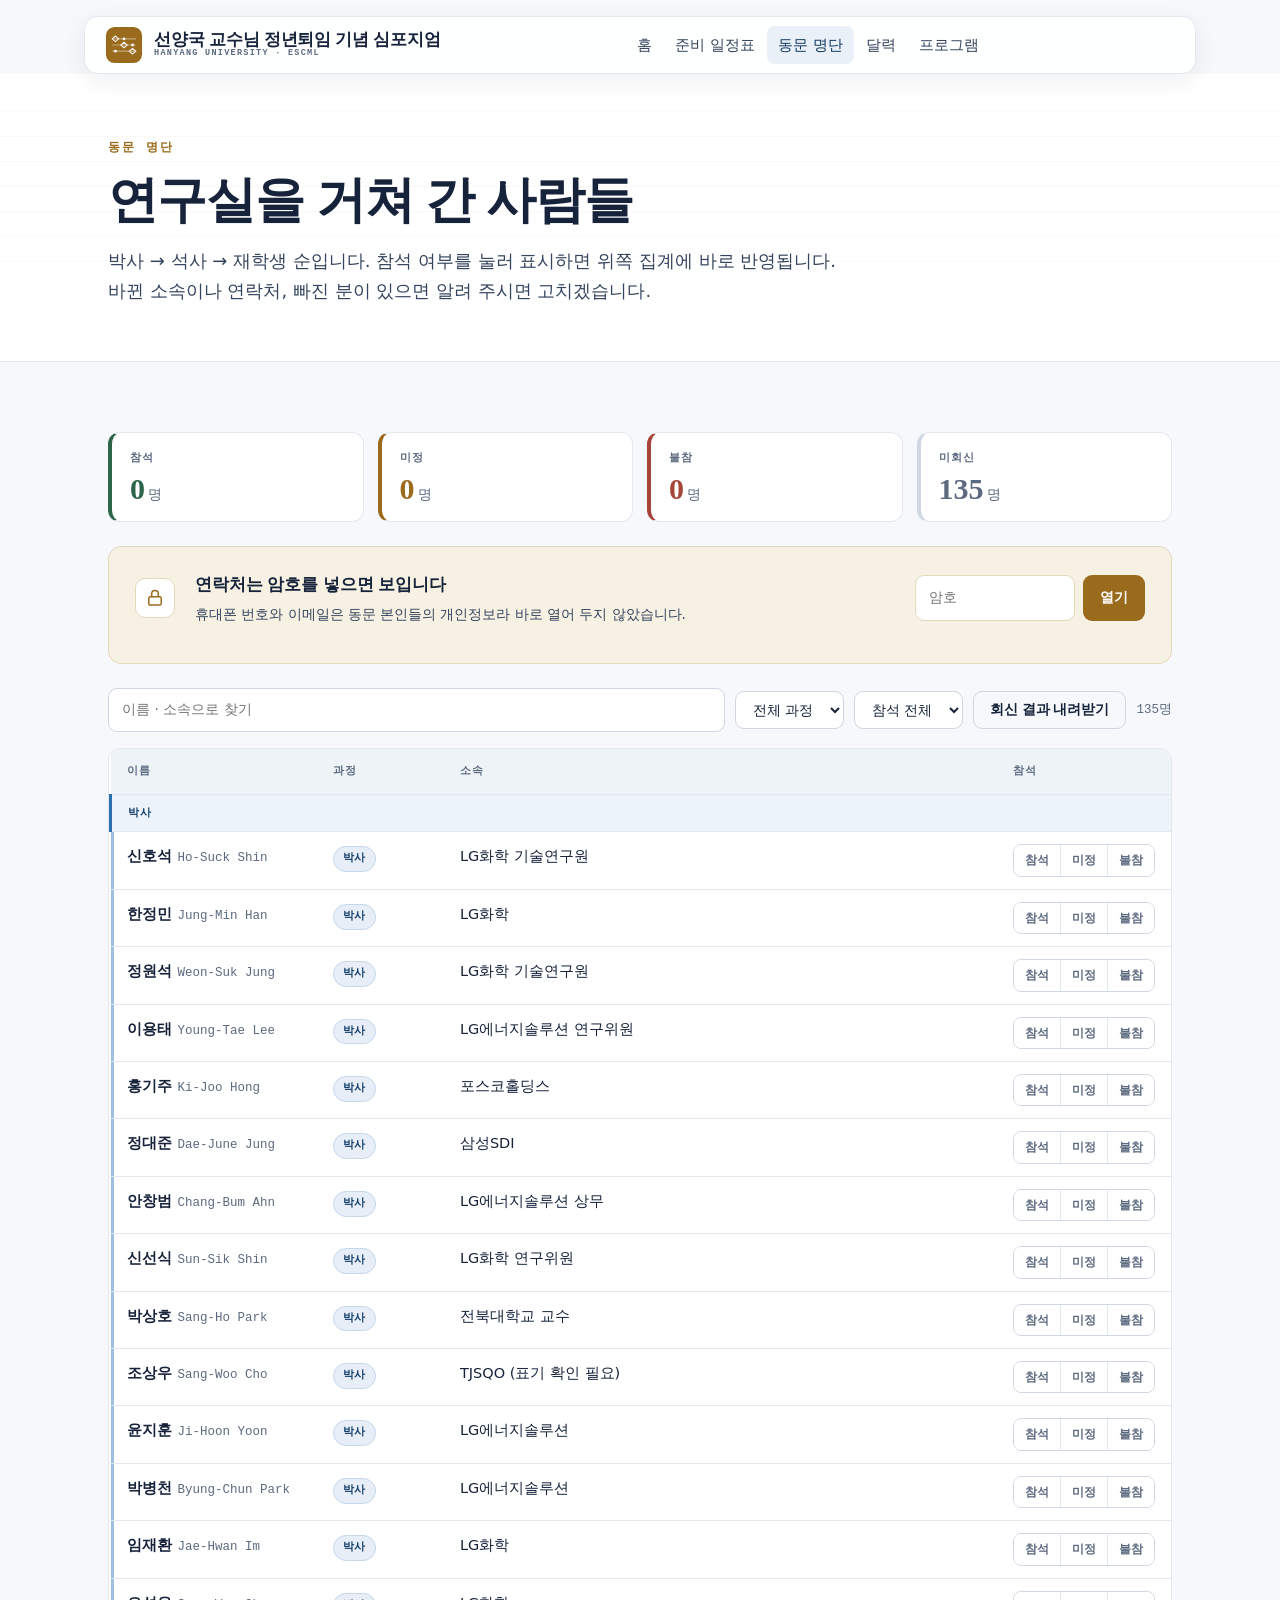
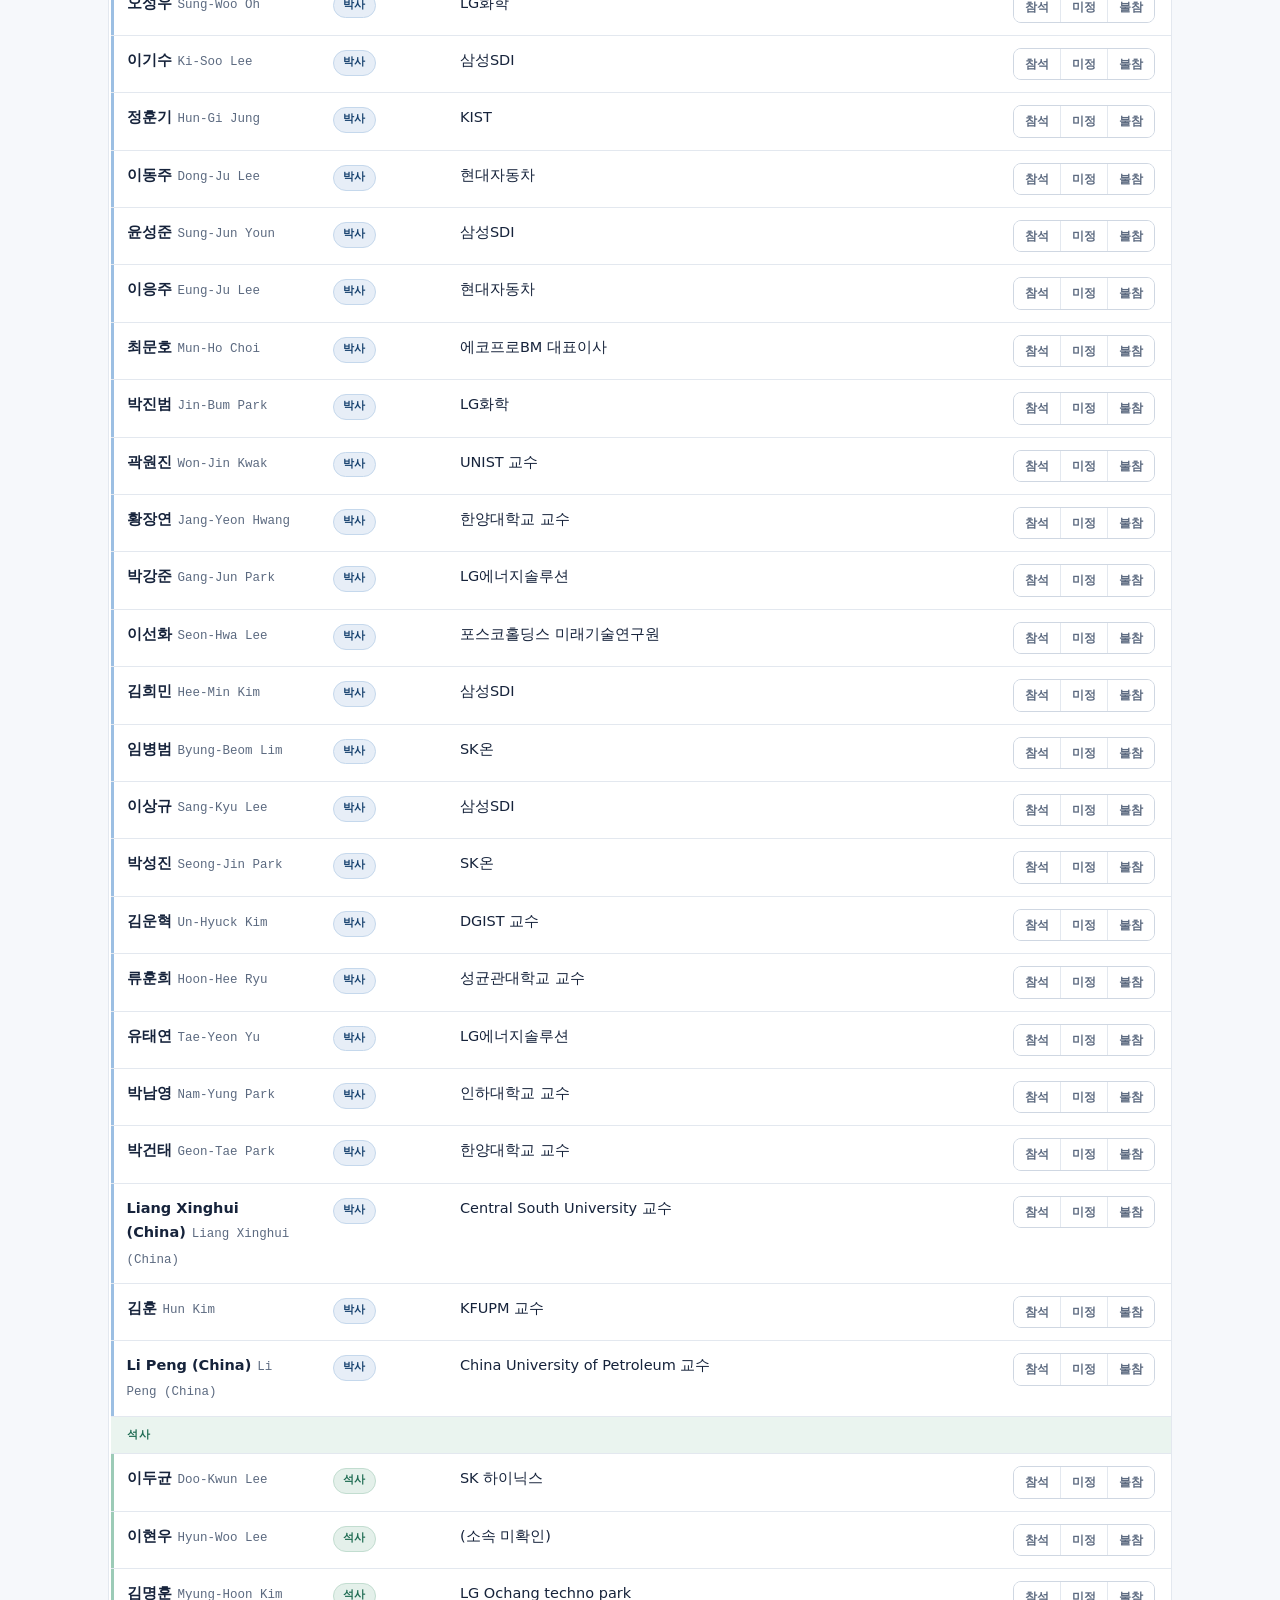
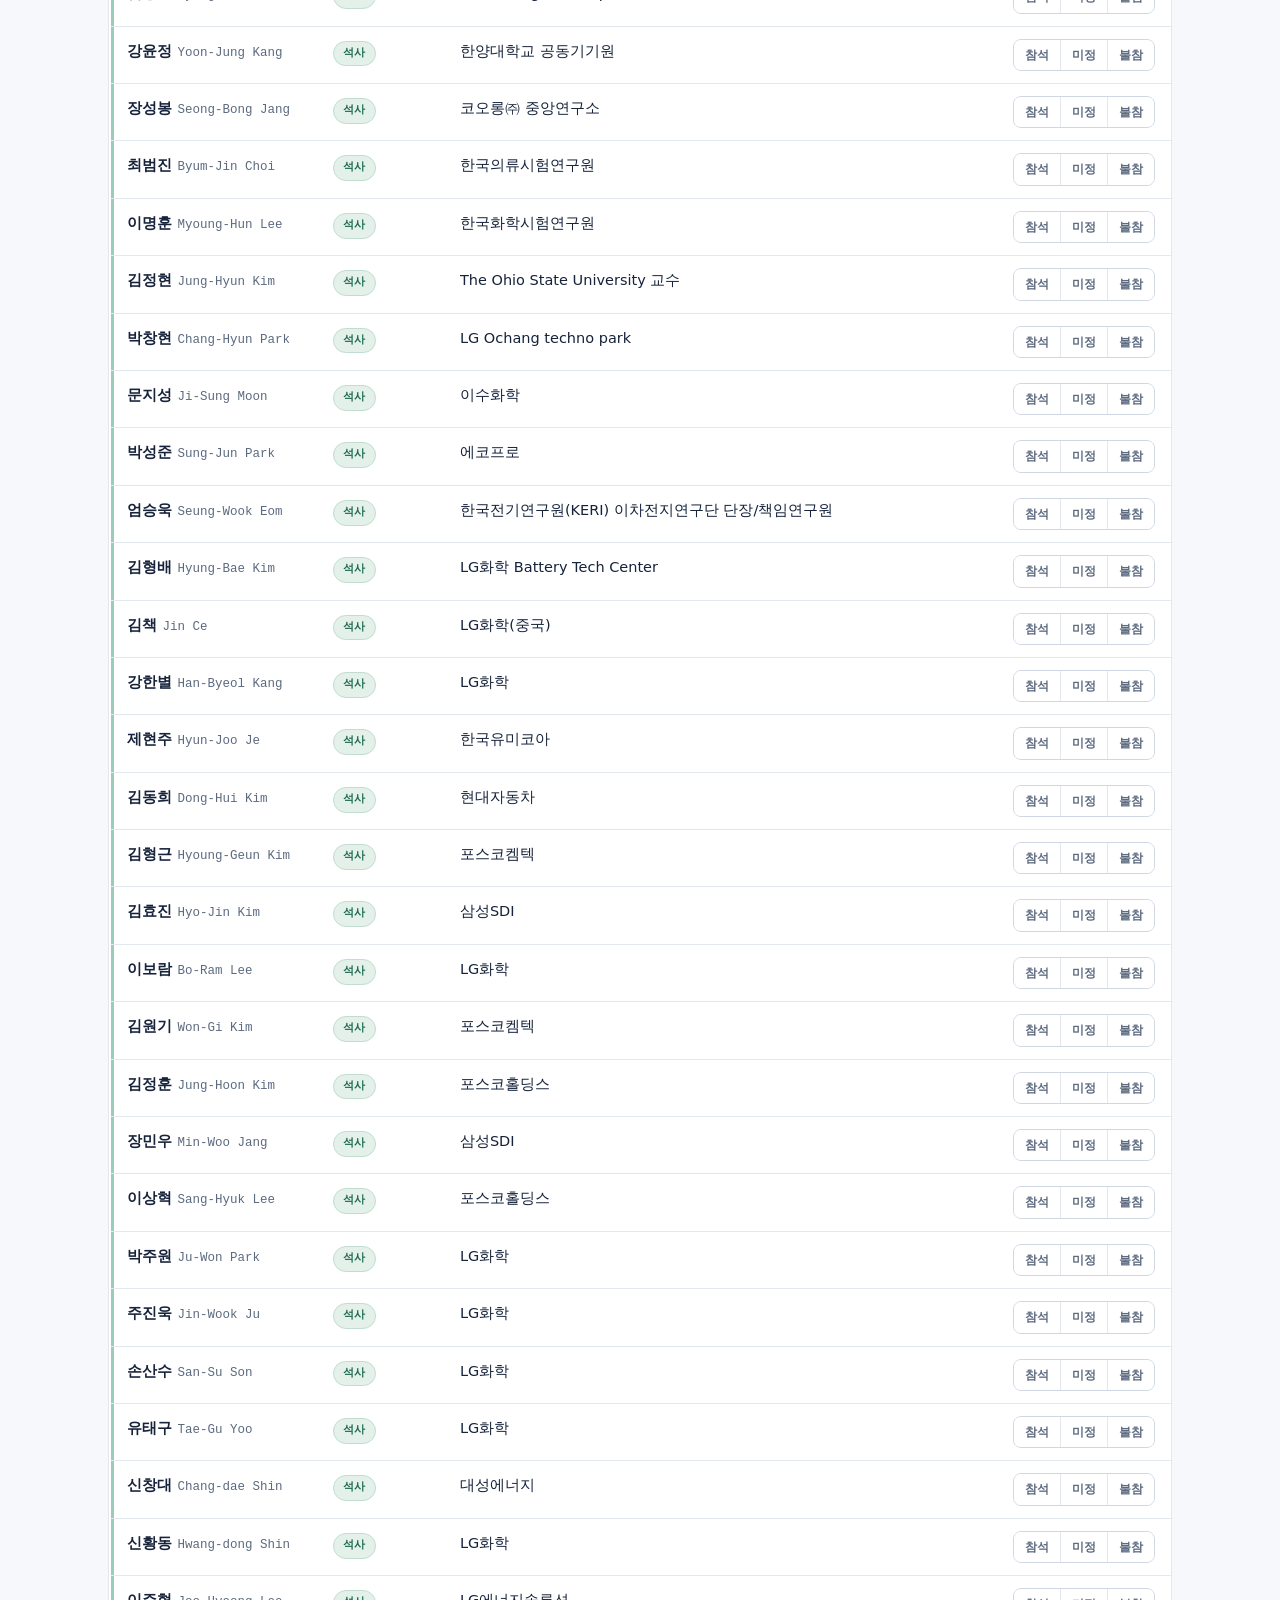
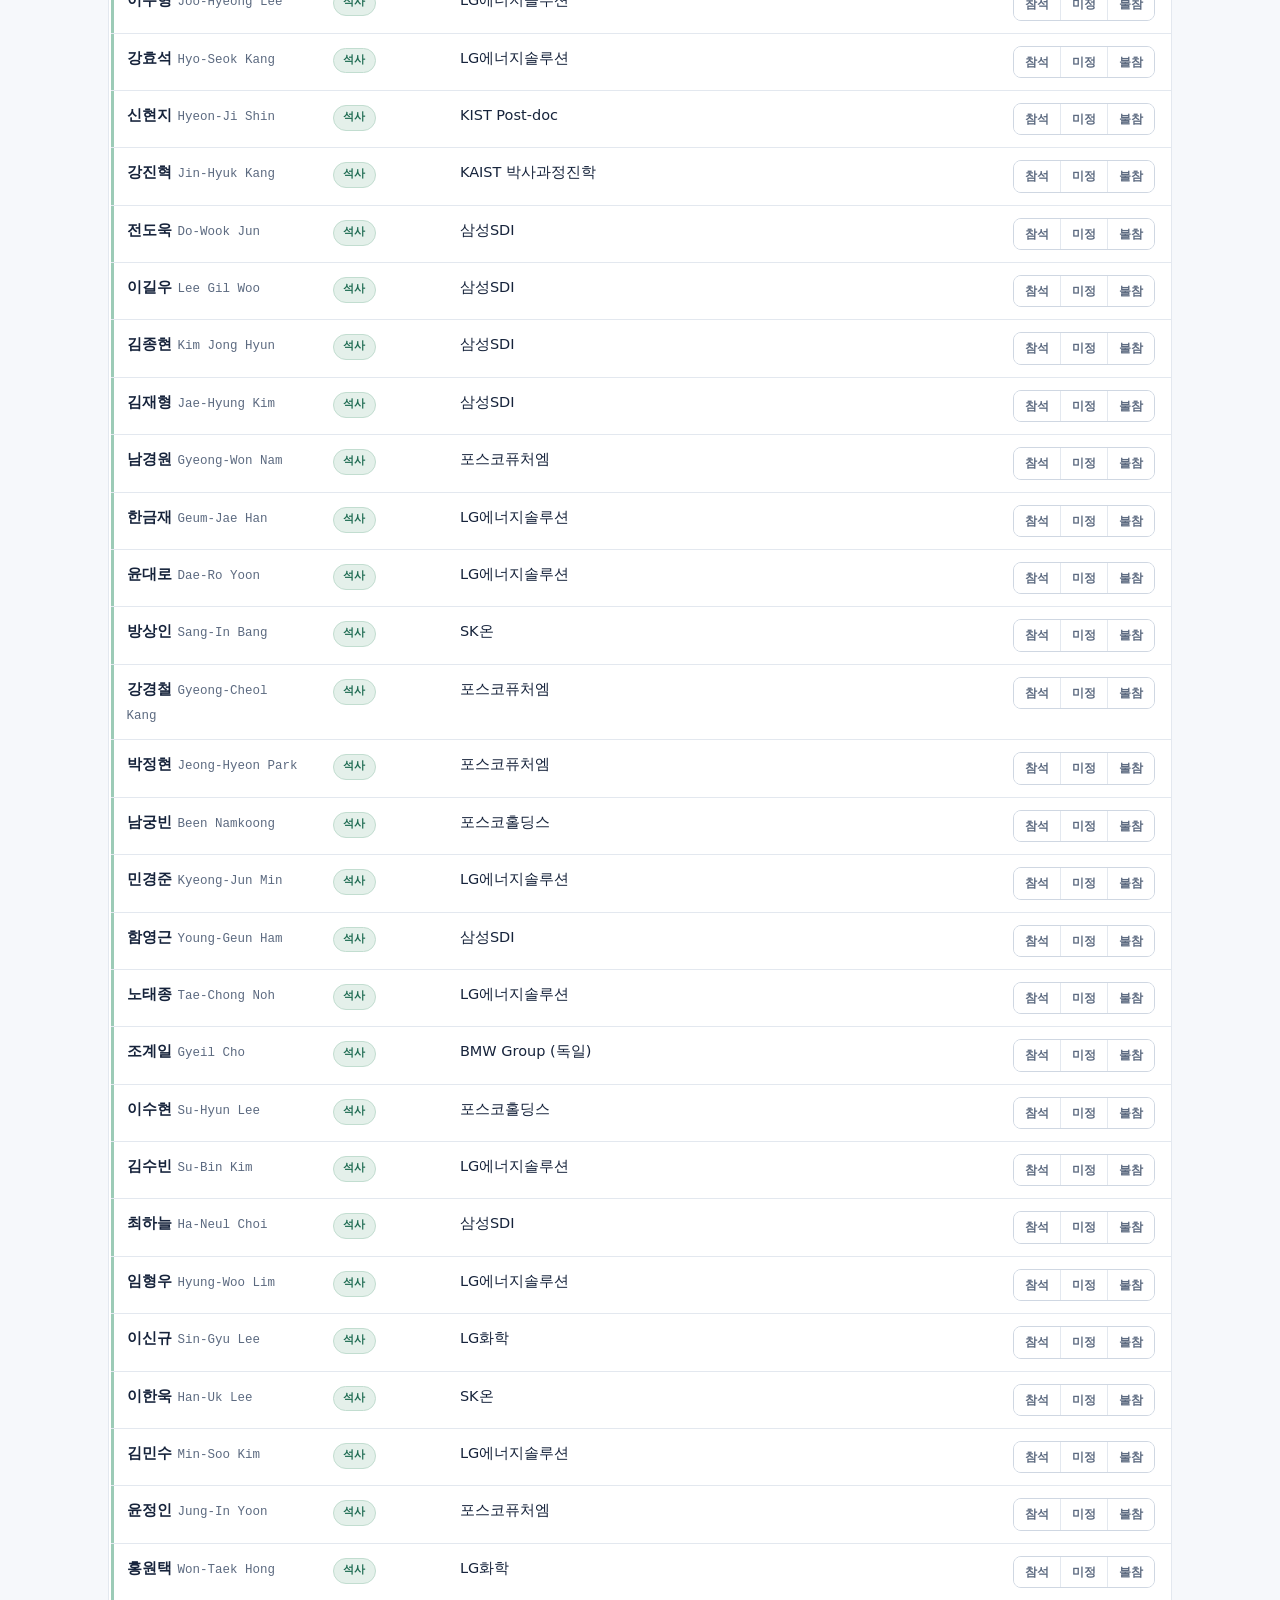
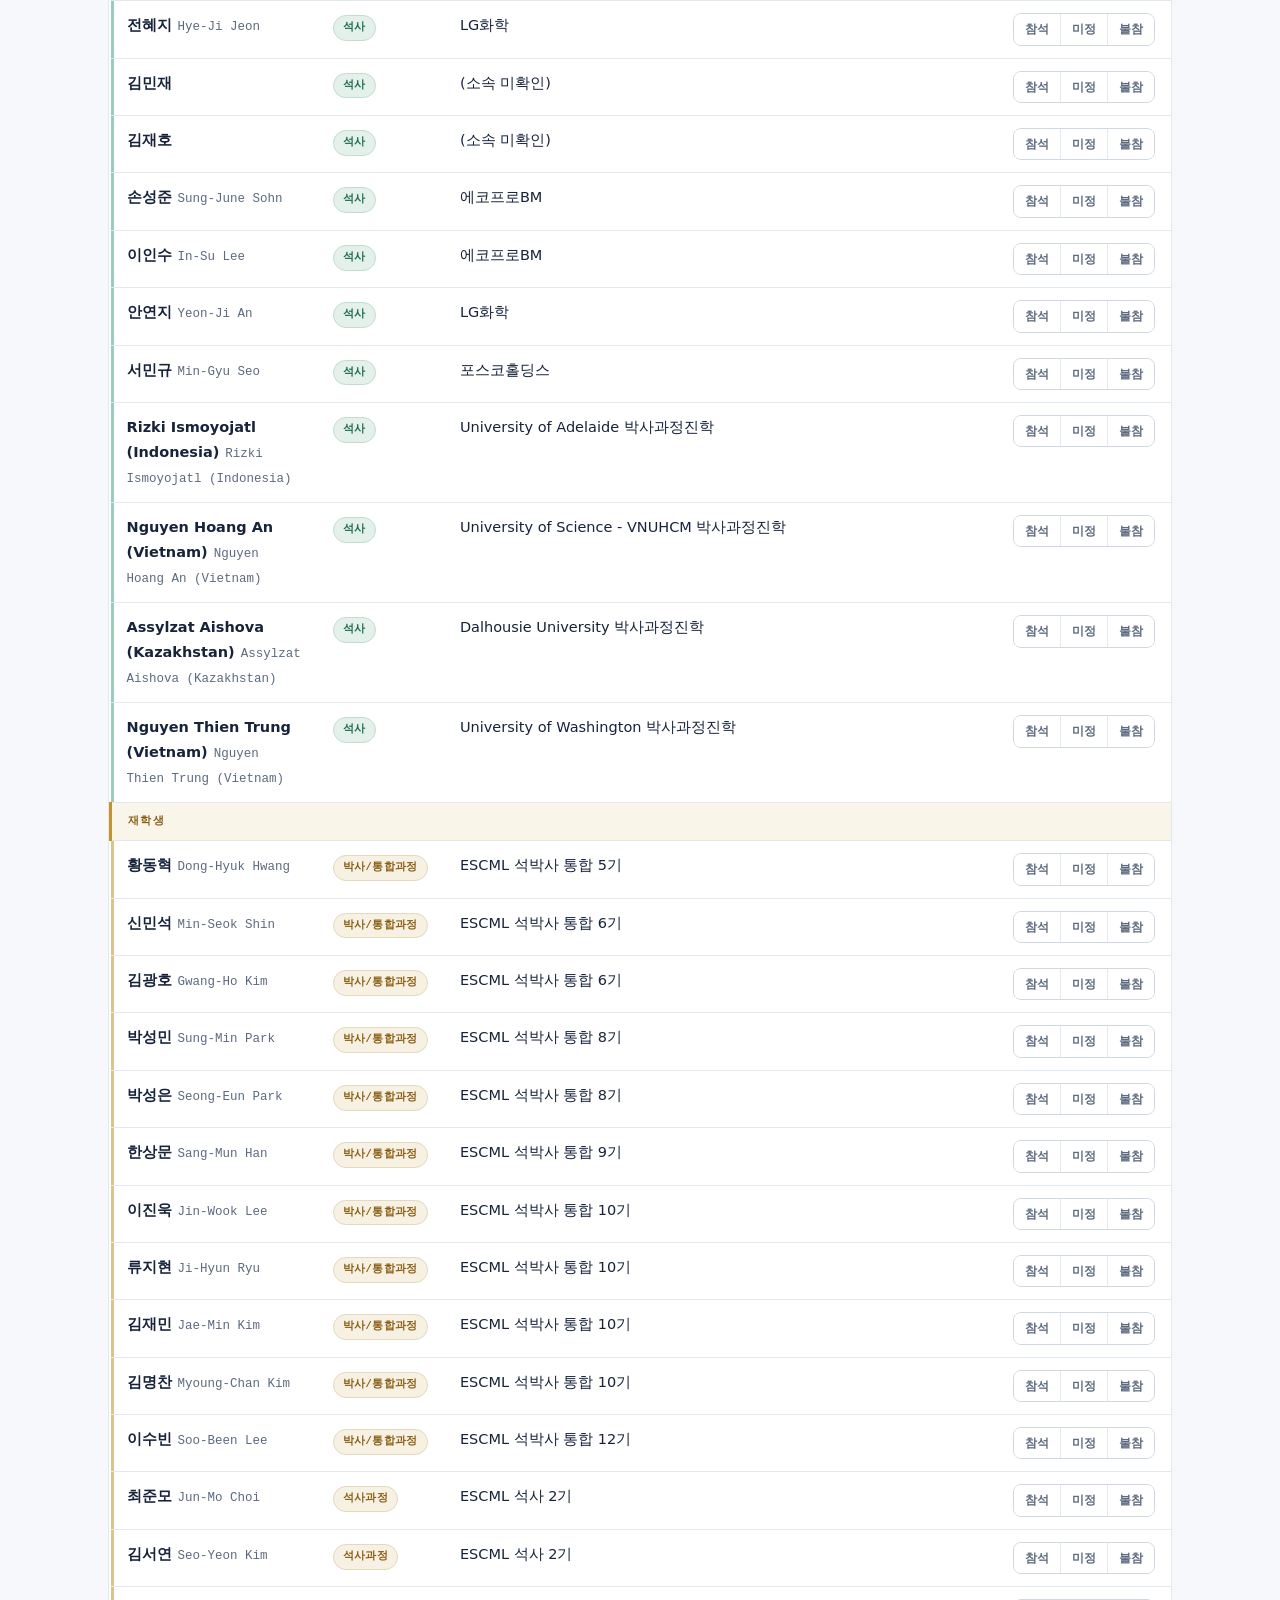
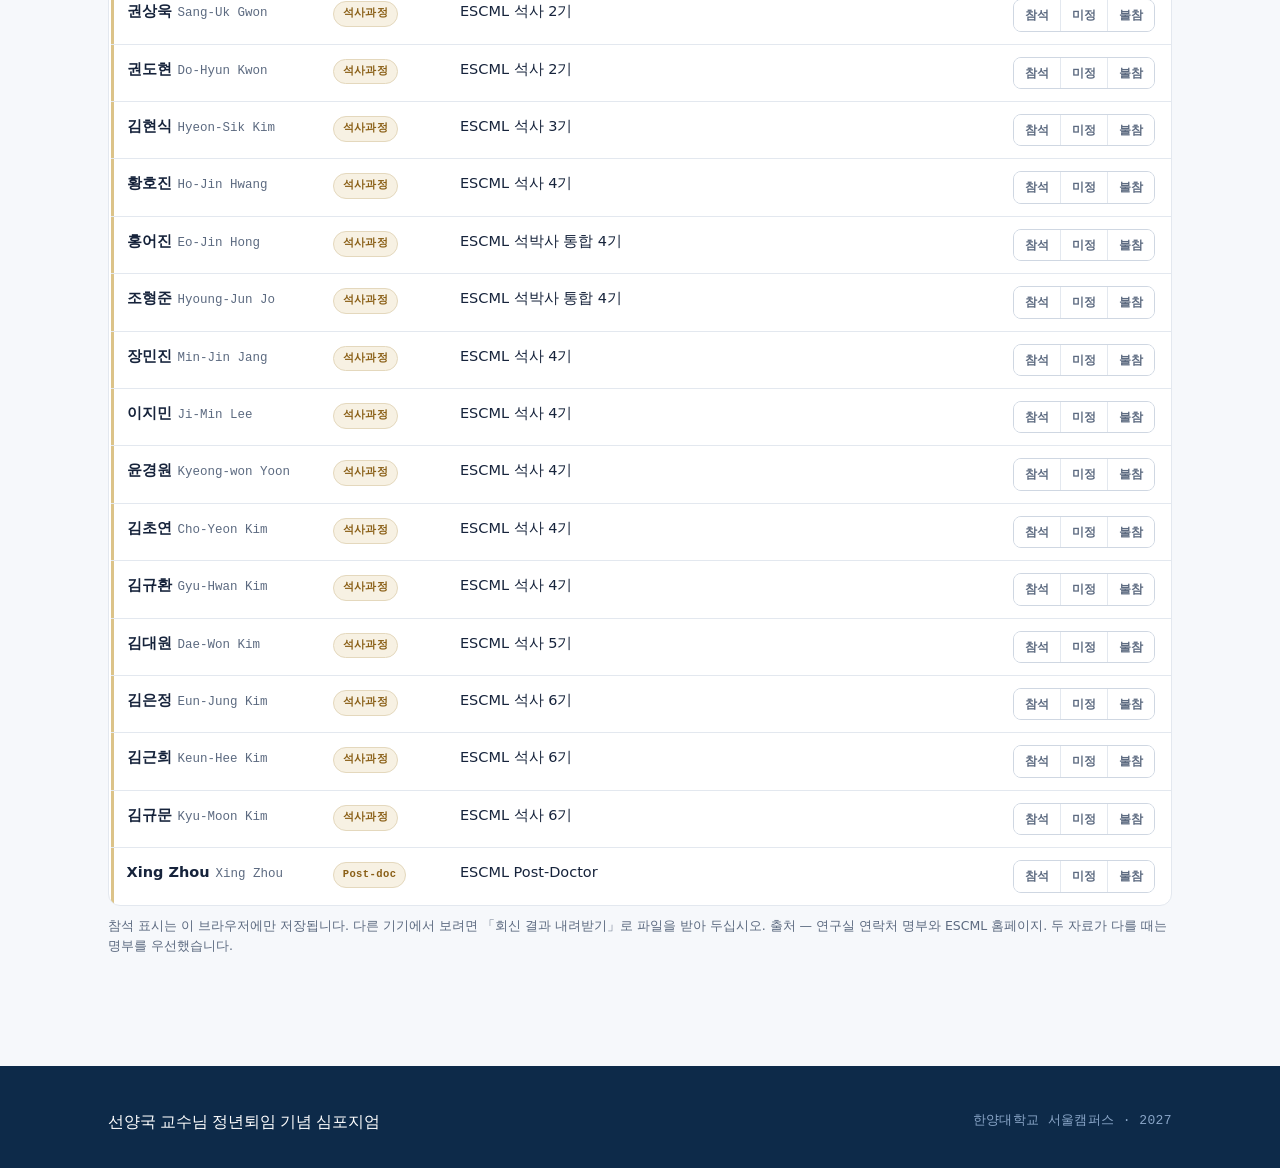
==== alumni.html @ d2c2e278 "Encode contact data so no phone numbers sit in plain text Co-Authored-By: Claude Opus 5 (1M context)" ====
<!doctype html>
<html lang="ko">
<head>
<meta charset="utf-8">
<meta name="viewport" content="width=device-width, initial-scale=1">
<title>동문 명단 — 선양국 교수님 정년퇴임 기념 심포지엄</title>
<meta name="robots" content="noindex, nofollow">
<link rel="stylesheet" href="base.css?v=1">
<link rel="stylesheet" href="styles.css?v=2">
</head>
<body data-page="alumni">
<div id="site-header"></div>
<main>

<div class="page-head"><div class="strata"></div><div class="wrap page-head-in reveal">
  <div class="eyebrow">동문 명단</div>
  <h1>연구실을 거쳐 간 사람들</h1>
  <p>박사 → 석사 → 재학생 순입니다. 참석 여부를 눌러 표시하면 위쪽 집계에 바로 반영됩니다.
     바뀐 소속이나 연락처, 빠진 분이 있으면 알려 주시면 고치겠습니다.</p>
</div></div>

<section class="section"><div class="wrap">

  <div class="sum" id="sum"></div>

  <div class="gate-sym reveal" id="gate">
    <div class="lk"><svg width="20" height="20" viewBox="0 0 24 24" fill="none" stroke="currentColor" stroke-width="1.8"><rect x="4.5" y="10.5" width="15" height="10" rx="2"/><path d="M8 10.5V7a4 4 0 0 1 8 0v3.5"/></svg></div>
    <div class="tx">
      <b>연락처는 암호를 넣으면 보입니다</b>
      <span>휴대폰 번호와 이메일은 동문 본인들의 개인정보라 바로 열어 두지 않았습니다.</span>
    </div>
    <form id="gate-form">
      <input id="gate-input" type="password" placeholder="암호" autocomplete="off" aria-label="암호">
      <button class="btn btn-sym btn-sm" type="submit">열기</button>
    </form>
    <div class="err" id="gate-err"></div>
  </div>

  <div class="toolbar reveal" style="margin-top:24px">
    <input type="search" id="q" placeholder="이름 · 소속으로 찾기" aria-label="검색">
    <select id="f-rank" aria-label="과정">
      <option value="">전체 과정</option><option value="0">박사</option><option value="1">석사</option><option value="2">재학생</option>
    </select>
    <select id="f-att" aria-label="참석 여부">
      <option value="">참석 전체</option><option value="y">참석</option><option value="m">미정</option><option value="n">불참</option><option value="-">미회신</option>
    </select>
    <button class="btn btn-ghost btn-sm" id="exp" type="button">회신 결과 내려받기</button>
    <span class="count" id="cnt"></span>
  </div>

  <div class="tbl-wrap reveal">
    <table class="t">
      <thead><tr>
        <th style="width:148px">이름</th><th style="width:84px">과정</th><th>소속</th>
        <th class="ct-col" style="width:132px">휴대폰</th><th class="ct-col" style="width:200px">이메일</th>
        <th style="width:168px">참석</th>
      </tr></thead>
      <tbody id="rows"></tbody>
    </table>
  </div>
  <p class="srcnote reveal">참석 표시는 이 브라우저에만 저장됩니다. 다른 기기에서 보려면 「회신 결과 내려받기」로 파일을 받아 두십시오.
    출처 — 연구실 연락처 명부와 ESCML 홈페이지. 두 자료가 다를 때는 명부를 우선했습니다.</p>

</div></section>

</main>
<div id="site-footer"></div>
<script defer src="data.js?v=2"></script>
<script defer src="app.js?v=2"></script>
<script>
window.addEventListener('DOMContentLoaded', function () {
  // 주의 — 화면을 가리는 장치일 뿐 실제 보안이 아닙니다.
  var PASSCODE = '1749';
  var KEY = 'escml_att';

  var D = window.SYM, el = window.SYMUI.el;
  if (!D) return;
  var RANK = { 0: { k: 'phd', n: '박사' }, 1: { k: 'ms', n: '석사' }, 2: { k: 'cur', n: '재학생' } };
  var ATT = [['y', '참석'], ['m', '미정'], ['n', '불참']];
  var open = false, q = '', rank = '', att = '';

  var S = {};
  try { S = JSON.parse(localStorage.getItem(KEY) || '{}'); } catch (_) { S = {}; }
  function save() { try { localStorage.setItem(KEY, JSON.stringify(S)); } catch (_) {} }

  function summary() {
    var c = { y: 0, m: 0, n: 0 };
    D.people.forEach(function (p) { if (c[S[p.id]] != null) c[S[p.id]]++; });
    var none = D.people.length - c.y - c.m - c.n;
    var box = document.getElementById('sum');
    box.innerHTML = '';
    [['참석', c.y, 'y'], ['미정', c.m, 'm'], ['불참', c.n, 'n'], ['미회신', none, 'o']].forEach(function (o) {
      box.appendChild(el('div', { class: 'sumcell a-' + o[2] }, [
        el('div', { class: 'k' }, [o[0]]),
        el('div', { class: 'v' }, [String(o[1]), el('span', {}, ['명'])])
      ]));
    });
  }

  function ctCols(on) {
    document.querySelectorAll('.ct-col').forEach(function (n) { n.style.display = on ? '' : 'none'; });
  }

  function rows() {
    var tb = document.getElementById('rows');
    tb.innerHTML = '';
    var list = D.people.filter(function (p) {
      if (rank !== '' && String(p.rank) !== rank) return false;
      if (att) { var a = S[p.id] || '-'; if (a !== att) return false; }
      if (!q) return true;
      return (p.name + ' ' + (p.en || '') + ' ' + (p.org || '')).toLowerCase().indexOf(q.toLowerCase()) >= 0;
    });
    var last = null, n = 0;
    list.forEach(function (p) {
      var R = RANK[p.rank] || { k: '', n: '' };
      if (p.rank !== last) {
        last = p.rank;
        tb.appendChild(el('tr', { class: 'grp g-' + R.k }, [el('td', { colspan: '6' }, [R.n])]));
      }
      n++;
      var ct = (open && window.SYM_CONTACT) ? (window.SYM_CONTACT[p.id] || {}) : {};
      var cur = S[p.id] || '';
      var seg = el('div', { class: 'seg' });
      ATT.forEach(function (o) {
        seg.appendChild(el('button', {
          type: 'button', class: 'a-' + o[0] + (cur === o[0] ? ' on' : ''),
          'aria-pressed': cur === o[0] ? 'true' : 'false',
          onclick: function () {
            if (S[p.id] === o[0]) delete S[p.id]; else S[p.id] = o[0];
            save(); rows(); summary();
          }
        }, [o[1]]));
      });
      tb.appendChild(el('tr', { class: 'r-' + R.k }, [
        el('td', {}, [el('span', { class: 'nm' }, [p.name]), p.en ? el('span', { class: 'en' }, [p.en]) : null]),
        el('td', {}, [el('span', { class: 'rk rk-' + R.k }, [p.deg || R.n])]),
        el('td', { class: p.org ? '' : 'muted' }, [p.org || '미확인']),
        el('td', { class: 'syct ct-col' + (ct.tel ? '' : ' muted') }, [ct.tel || (open ? '—' : '')]),
        el('td', { class: 'syct ct-col' + (ct.mail ? '' : ' muted') },
          [ct.mail ? el('a', { href: 'mailto:' + ct.mail }, [ct.mail]) : (open ? '—' : '')]),
        el('td', {}, [seg])
      ]));
    });
    document.getElementById('cnt').textContent = n + '명';
    ctCols(open);
  }

  function unlock() {
    open = true;
    document.getElementById('gate').style.display = 'none';
    try { sessionStorage.setItem('sym_ct', '1'); } catch (_) {}
    if (window.SYM_CONTACT) { rows(); return; }
    var s = document.createElement('script');
    s.src = 'contacts.js?v=3';
    s.onload = function () {
      try { window.SYM_CONTACT = JSON.parse(decodeURIComponent(escape(atob(window.SYM_CT_B64)))); }
      catch (_) { window.SYM_CONTACT = {}; }
      rows();
    };
    s.onerror = rows;
    document.head.appendChild(s);
  }

  document.getElementById('gate-form').addEventListener('submit', function (e) {
    e.preventDefault();
    var v = document.getElementById('gate-input').value.trim();
    if (v === PASSCODE) unlock();
    else document.getElementById('gate-err').textContent = '암호가 맞지 않습니다.';
  });
  document.getElementById('q').addEventListener('input', function (e) { q = e.target.value; rows(); });
  document.getElementById('f-rank').addEventListener('change', function (e) { rank = e.target.value; rows(); });
  document.getElementById('f-att').addEventListener('change', function (e) { att = e.target.value; rows(); });

  document.getElementById('exp').addEventListener('click', function () {
    var NM = { y: '참석', m: '미정', n: '불참' };
    var out = ['이름,과정,소속,참석여부'];
    D.people.forEach(function (p) {
      out.push(['"' + p.name + '"', '"' + (p.deg || '') + '"', '"' + (p.org || '') + '"',
        '"' + (NM[S[p.id]] || '미회신') + '"'].join(','));
    });
    var blob = new Blob(['﻿' + out.join('\n')], { type: 'text/csv;charset=utf-8' });
    var a = document.createElement('a');
    a.href = URL.createObjectURL(blob);
    a.download = '참석회신_' + new Date().toISOString().slice(0, 10) + '.csv';
    a.click(); URL.revokeObjectURL(a.href);
  });

  summary(); rows();
  try { if (sessionStorage.getItem('sym_ct') === '1') unlock(); } catch (_) {}
});
</script>
</body>
</html>
---- base.css ----
:root{
  --paper:#ffffff;--bg:#f6f8fb;--ink:#16233b;--ink-soft:#33445e;--muted:#5c6a80;
  --navy:#123a63;--navy-deep:#0d2a49;--accent:#2f6fb0;--accent-soft:#e9f0f8;
  --line:#e3e8ef;--line-strong:#cfd7e2;--wash:#eef3f8;--gold:#b07d16;--gold-soft:#f6edd6;
  --shadow:0 1px 2px rgba(16,35,59,.04), 0 8px 30px rgba(16,35,59,.06);
  --maxw:1120px;
  --serif:"Iowan Old Style","Palatino Linotype",Palatino,"Book Antiqua","Hoefler Text",Georgia,"Times New Roman",serif;
  --sans:"Segoe UI",-apple-system,BlinkMacSystemFont,system-ui,Roboto,Helvetica,Arial,sans-serif;
  --mono:"Cascadia Code","SF Mono","JetBrains Mono",ui-monospace,"Consolas",monospace;
}
@media (prefers-color-scheme:dark){:root{
  --paper:#101a2b;--bg:#0a1220;--ink:#e9eef7;--ink-soft:#c4cee0;--muted:#94a2b9;
  --navy:#bcd3ee;--navy-deep:#dbe7f6;--accent:#6fa9e3;--accent-soft:#16273d;
  --line:#1e2c42;--line-strong:#2a3b56;--wash:#141f31;--gold:#dcb35c;--gold-soft:#231d0f;
  --shadow:0 1px 2px rgba(0,0,0,.3), 0 10px 34px rgba(0,0,0,.35);
}}
:root[data-theme="light"]{
  --paper:#ffffff;--bg:#f6f8fb;--ink:#16233b;--ink-soft:#33445e;--muted:#5c6a80;
  --navy:#123a63;--navy-deep:#0d2a49;--accent:#2f6fb0;--accent-soft:#e9f0f8;
  --line:#e3e8ef;--line-strong:#cfd7e2;--wash:#eef3f8;--gold:#b07d16;--gold-soft:#f6edd6;
  --shadow:0 1px 2px rgba(16,35,59,.04), 0 8px 30px rgba(16,35,59,.06);
}
:root[data-theme="dark"]{
  --paper:#101a2b;--bg:#0a1220;--ink:#e9eef7;--ink-soft:#c4cee0;--muted:#94a2b9;
  --navy:#bcd3ee;--navy-deep:#dbe7f6;--accent:#6fa9e3;--accent-soft:#16273d;
  --line:#1e2c42;--line-strong:#2a3b56;--wash:#141f31;--gold:#dcb35c;--gold-soft:#231d0f;
  --shadow:0 1px 2px rgba(0,0,0,.3), 0 10px 34px rgba(0,0,0,.35);
}
*{box-sizing:border-box}
html{scroll-behavior:smooth}
html{overflow-x:clip}
body{margin:0;background:var(--bg);color:var(--ink);font-family:var(--sans);font-size:17px;line-height:1.7;-webkit-font-smoothing:antialiased;text-rendering:optimizeLegibility;overflow-x:clip}
img,canvas,video,iframe,table{max-width:100%}
h1,h2,h3,h4{font-family:var(--serif);color:var(--ink);font-weight:600;line-height:1.15;text-wrap:balance;margin:0}
p{margin:0}
a{color:var(--accent);text-decoration:none}
a:hover{text-decoration:underline;text-underline-offset:3px}
img{max-width:100%;display:block}
::selection{background:var(--accent);color:#fff}
:focus-visible{outline:2px solid var(--accent);outline-offset:3px;border-radius:2px}
.wrap{max-width:var(--maxw);margin:0 auto;padding:0 28px}
.eyebrow{font-family:var(--mono);font-size:12px;letter-spacing:.18em;text-transform:uppercase;color:var(--accent);font-weight:600}
.subhead{font-family:var(--mono);font-size:12.5px;letter-spacing:.12em;text-transform:uppercase;color:var(--ink-soft);font-weight:600;margin:44px 0 20px;display:flex;align-items:center;gap:14px}
.subhead::after{content:"";flex:1;height:1px;background:var(--line)}

/* NAV */
header.nav{position:sticky;top:16px;z-index:50;width:calc(100% - 32px);max-width:calc(var(--maxw) - 8px);margin:16px auto 0;background:color-mix(in srgb,var(--paper) 88%,transparent);backdrop-filter:saturate(140%) blur(12px);border:1px solid var(--line);border-radius:14px;box-shadow:0 6px 24px rgba(16,35,59,.07)}
.nav-in{display:flex;align-items:center;justify-content:space-between;min-height:56px;margin:0 auto;padding:7px 20px;gap:12px}
.brand{display:flex;align-items:center;gap:11px;color:var(--ink);font-family:var(--serif);font-weight:600;flex:0 0 auto}
.brand:hover{text-decoration:none}
.brand .mark{width:36px;height:36px}
.brand .bt{display:flex;flex-direction:column;line-height:1.1}
.brand .bt b{font-size:18.5px;letter-spacing:.01em}
.brand .bt span{font-family:var(--mono);font-size:9px;letter-spacing:.15em;text-transform:uppercase;color:var(--muted);font-weight:600}
.nav-links{display:flex;align-items:center;gap:2px 1px;flex-wrap:wrap;justify-content:flex-end}
.nav-break{flex-basis:100%;width:100%;height:0;margin:0;padding:0}
.nav-links a{color:var(--ink-soft);font-size:14.5px;font-weight:500;padding:7px 11px;border-radius:8px;white-space:nowrap;display:inline-flex;align-items:center;gap:5px;cursor:pointer}
.nav-links a:hover{color:var(--ink);background:var(--wash);text-decoration:none}
.nav-links a.active{color:var(--navy);background:var(--accent-soft)}
.nav-links a .lock{opacity:.6}
.nav-links a .cw{opacity:.55;margin-left:1px}
.nav-item{position:relative;display:inline-flex}
.dropdown{position:absolute;top:100%;left:0;min-width:180px;background:var(--paper);border:1px solid var(--line);border-radius:11px;box-shadow:var(--shadow);padding:7px;display:flex;flex-direction:column;z-index:60;margin-top:10px;
  opacity:0;visibility:hidden;transform:translateY(6px);transition:opacity .16s ease,transform .16s ease,visibility 0s linear .28s}
.dropdown::before{content:"";position:absolute;left:0;right:0;top:-14px;height:14px}
.nav-item:hover .dropdown,.nav-item:focus-within .dropdown{opacity:1;visibility:visible;transform:none;transition:opacity .16s ease,transform .16s ease,visibility 0s}
.dropdown a{font-size:14px;padding:10px 13px;border-radius:7px;color:var(--ink-soft);white-space:nowrap}
.dropdown a:hover{background:var(--wash);color:var(--ink)}
.icon-btn{background:none;border:1px solid var(--line-strong);color:var(--ink-soft);width:38px;height:38px;border-radius:8px;cursor:pointer;display:inline-flex;align-items:center;justify-content:center;flex:0 0 auto}
.icon-btn:hover{background:var(--wash);color:var(--ink)}
.menu-btn{display:none}
.nav-right{display:flex;gap:8px;flex:0 0 auto}

/* PAGE HEADER */
.page-head{background:var(--paper);border-bottom:1px solid var(--line);position:relative;overflow:hidden}
.page-head .strata{position:absolute;inset:0;pointer-events:none;opacity:.5;background-image:repeating-linear-gradient(0deg,transparent 0 26px,color-mix(in srgb,var(--navy) 8%,transparent) 26px 27px);-webkit-mask-image:linear-gradient(180deg,transparent,#000 30%,transparent);mask-image:linear-gradient(180deg,transparent,#000 30%,transparent)}
.page-head-in{position:relative;padding-block:64px 54px}
.page-head .eyebrow{margin-bottom:14px}
.page-head h1{font-size:clamp(32px,4.6vw,50px);letter-spacing:-.02em;color:var(--ink)}
.page-head p{margin-top:16px;max-width:64ch;color:var(--ink-soft);font-size:18px}
.section{padding:70px 0}
main{min-height:50vh}

/* HERO (home) */
.hero{position:relative;overflow:hidden;background:var(--paper);border-bottom:1px solid var(--line)}
.hero-strata{position:absolute;inset:0;pointer-events:none;opacity:.5;background-image:repeating-linear-gradient(0deg,transparent 0 26px,color-mix(in srgb,var(--navy) 8%,transparent) 26px 27px);-webkit-mask-image:linear-gradient(180deg,transparent,#000 18%,#000 62%,transparent);mask-image:linear-gradient(180deg,transparent,#000 18%,#000 62%,transparent)}
.hero-atoms{position:absolute;inset:0;pointer-events:none;opacity:.55}
.hero-in{position:relative;padding-block:96px 84px}
.hero .eyebrow{margin-bottom:22px}
.hero h1{font-size:clamp(38px,6vw,72px);letter-spacing:-.022em;line-height:1.03;max-width:16ch;color:var(--ink)}
.hero h1 em{font-style:normal;color:var(--navy)}
.hero-lede{margin-top:26px;max-width:60ch;font-size:clamp(18px,2.1vw,21px);color:var(--ink-soft);line-height:1.6}
.hero-actions{margin-top:36px;display:flex;flex-wrap:wrap;gap:14px;align-items:center}
.btn{display:inline-flex;align-items:center;gap:9px;font-weight:600;font-size:15px;padding:13px 22px;border-radius:9px;border:1px solid transparent;transition:transform .15s ease,background .15s ease;cursor:pointer}
.btn:hover{text-decoration:none;transform:translateY(-1px)}
.btn-primary{background:var(--navy);color:#fff}
:root[data-theme="dark"] .btn-primary{color:#0a1220}
@media (prefers-color-scheme:dark){.btn-primary{color:#0a1220}}
.btn-primary:hover{background:var(--navy-deep)}
.btn-ghost{background:transparent;color:var(--ink);border-color:var(--line-strong)}
.btn-ghost:hover{background:var(--wash)}
.btn-sm{padding:9px 16px;font-size:14px}
.hero-meta{margin-top:48px;display:flex;flex-wrap:wrap;gap:8px 24px;font-size:14.5px;color:var(--muted);align-items:center}
.hero-meta b{color:var(--ink);font-weight:600}
.hero-meta .dot{width:4px;height:4px;border-radius:50%;background:var(--line-strong)}
.hstats{background:var(--paper)}
.hstats-grid{display:grid;grid-template-columns:repeat(4,1fr)}
.hstat{padding:30px 24px;border-left:1px solid var(--line)}
.hstat:first-child{border-left:none;padding-left:0}
.hstat .n{font-family:var(--serif);font-size:clamp(26px,3vw,36px);color:var(--navy);font-weight:600;font-variant-numeric:tabular-nums}
.hstat .l{margin-top:6px;font-size:13px;color:var(--muted);line-height:1.4}
.home-cards{display:grid;grid-template-columns:repeat(4,1fr);gap:18px}
.hcard{border:1px solid var(--line);border-radius:14px;padding:26px;background:var(--paper);transition:transform .2s,box-shadow .2s,border-color .2s;display:block;color:inherit}
.hcard:hover{transform:translateY(-3px);box-shadow:var(--shadow);border-color:var(--line-strong);text-decoration:none}
.hcard .ic{width:40px;height:40px;border-radius:10px;background:var(--accent-soft);color:var(--accent);display:flex;align-items:center;justify-content:center;margin-bottom:16px}
.hcard h3{font-size:18px}
.hcard p{margin-top:8px;color:var(--muted);font-size:14.5px}
.hcard .go{margin-top:14px;color:var(--accent);font-size:13.5px;font-weight:600;font-family:var(--mono)}

/* TEAM / ADVISOR */
.advisor{display:grid;grid-template-columns:300px 1fr;gap:52px;align-items:start}
.adv-card{align-self:start;height:-moz-fit-content;height:fit-content}
.adv-photo{border-radius:14px;overflow:hidden;box-shadow:var(--shadow);border:1px solid var(--line);background:var(--wash)}
.adv-photo img{width:100%;aspect-ratio:1/1.15;object-fit:cover}
.adv-links{margin-top:16px;display:flex;flex-direction:column;gap:2px}
.adv-links a{display:flex;align-items:center;gap:10px;padding:9px 11px;border-radius:8px;color:var(--ink-soft);font-size:14.5px;font-weight:500}
.adv-links a:hover{background:var(--wash);color:var(--ink);text-decoration:none}
.adv-links svg{flex:0 0 auto;color:var(--muted)}
.adv-body h2{font-size:30px;letter-spacing:-.01em}
.adv-role{font-family:var(--sans);font-size:14.5px;color:var(--accent);margin-top:10px;line-height:1.55;font-weight:600}
.adv-body>p{margin-top:18px;color:var(--ink-soft);max-width:66ch}
.timeline{margin-top:8px;display:flex;flex-direction:column}
.trow{display:grid;grid-template-columns:190px 1fr;gap:22px;padding:15px 0;border-bottom:1px solid var(--line)}
.trow .tp{font-family:var(--sans);font-size:14px;color:var(--accent);font-weight:600;padding-top:2px}
.trow .tc b{color:var(--ink);font-weight:600;font-size:15.5px}
.trow .tc span{display:block;color:var(--muted);font-size:14px;margin-top:2px}
.interests{display:flex;flex-wrap:wrap;gap:8px;margin-top:6px}
.pill{font-size:13.5px;color:var(--ink-soft);background:var(--wash);border:1px solid var(--line);padding:7px 13px;border-radius:22px}
.pill.soft{color:var(--muted);border-style:dashed}
.awards-list{display:flex;flex-direction:column}
.arow{display:grid;grid-template-columns:78px 1fr;gap:18px;padding:12px 0;border-bottom:1px solid var(--line);font-size:15px}
.arow .ay{font-family:var(--sans);font-size:13.5px;color:var(--navy);font-weight:600;padding-top:2px}
.arow .ac b{color:var(--ink);font-weight:600}
.arow .ac span{color:var(--muted)}
.svc{border:1px solid var(--line);border-radius:14px;padding:22px;background:var(--paper);margin-bottom:14px}
.svc h4{font-size:15px;margin-bottom:12px;display:flex;align-items:center;gap:9px}
.svc h4 svg{color:var(--accent)}
.svc ul{margin:0;padding:0;list-style:none;display:flex;flex-direction:column;gap:8px}
.svc li{font-size:14.5px;color:var(--ink-soft);display:flex;gap:10px;align-items:baseline}
.svc li b{color:var(--ink);font-weight:600}
.svc li .yr{font-family:var(--sans);font-size:13px;color:var(--muted);flex:0 0 auto;font-weight:600}
.members{display:grid;grid-template-columns:repeat(4,1fr);gap:18px}
.mcard{border:1px solid var(--line);border-radius:13px;padding:20px;background:var(--paper);text-align:center}
.mcard .mav{width:76px;height:76px;border-radius:50%;margin:0 auto 14px;background:linear-gradient(155deg,var(--accent-soft),var(--wash));display:flex;align-items:center;justify-content:center;font-family:var(--serif);font-size:26px;color:var(--navy);font-weight:600;border:1px solid var(--line)}
.mcard h4{font-size:16px}
.mcard .mr{font-size:13px;color:var(--muted);margin-top:4px}
.empty{border:1px dashed var(--line-strong);border-radius:13px;padding:34px;text-align:center;color:var(--muted);font-size:15px;background:var(--paper)}
.empty b{color:var(--ink);font-weight:600;display:block;margin-bottom:6px;font-family:var(--serif);font-size:17px}

/* RESEARCH — big figures */
.rblocks{display:grid;grid-template-columns:1fr 1fr;gap:28px}
.rblock{border:1px solid var(--line);border-radius:16px;overflow:hidden;background:var(--paper);display:flex;flex-direction:column;transition:transform .2s,box-shadow .2s}
.rblock:hover{transform:translateY(-3px);box-shadow:var(--shadow)}
.rfig{aspect-ratio:16/10;position:relative;background:linear-gradient(150deg,var(--navy),var(--navy-deep));display:flex;align-items:center;justify-content:center;overflow:hidden}
.rfig img{width:100%;height:100%;object-fit:cover}
.rfig .ph{color:rgba(255,255,255,.85);font-family:var(--mono);font-size:12px;letter-spacing:.05em;text-align:center;padding:16px;z-index:1}
.rfig .lat{position:absolute;inset:0;opacity:.18}
.rbody{padding:26px 26px 28px}
.rbody h3{font-size:21px;letter-spacing:-.005em}
.rbody p{margin-top:12px;color:var(--ink-soft);font-size:15.5px;line-height:1.65}
.rbody .tags{margin-top:16px;display:flex;flex-wrap:wrap;gap:7px}
.tag{font-family:var(--mono);font-size:11px;letter-spacing:.04em;color:var(--ink-soft);background:var(--wash);border:1px solid var(--line);padding:4px 9px;border-radius:20px}
.future{display:grid;grid-template-columns:repeat(3,1fr);gap:18px}
.fcard{border:1px dashed var(--line-strong);border-radius:14px;padding:24px;background:var(--paper)}
.fcard .ic{width:38px;height:38px;border-radius:9px;background:var(--wash);color:var(--accent);display:flex;align-items:center;justify-content:center;margin-bottom:14px}
.fcard h4{font-size:16.5px}
.fcard p{margin-top:8px;color:var(--muted);font-size:14px}

/* PUBLICATIONS */
.sumgrid{display:grid;grid-template-columns:repeat(3,1fr);gap:18px}
.sumcard{border:1px solid var(--line);border-radius:14px;padding:24px;background:var(--paper)}
.sumcard .n{font-family:var(--serif);font-size:42px;color:var(--navy);font-weight:600;line-height:1;font-variant-numeric:tabular-nums}
.sumcard .l{margin-top:10px;font-size:14px;color:var(--muted);line-height:1.4}
.sumcard .sub{margin-top:3px;font-size:13px;color:var(--accent);font-family:var(--sans)}
.sumcard.hl{background:var(--accent-soft);border-color:var(--accent)}
.sumcard.hl .n{color:var(--gold)}
.sumcard.hl .l{color:var(--ink-soft)}
.jcr-wrap{border:1px solid var(--line);border-radius:14px;padding:26px;background:var(--paper);margin-top:18px}
.jcr-wrap h4{font-size:16px;margin-bottom:4px}
.jcr-note{font-size:12.5px;color:var(--muted);margin-bottom:18px;font-family:var(--mono)}
.bin{display:grid;grid-template-columns:130px 1fr 42px;gap:14px;align-items:center;margin-bottom:12px}
.bin .bl{font-size:13.5px;color:var(--ink-soft);font-weight:600;font-family:var(--mono)}
.bin .bt{height:22px;background:var(--wash);border-radius:6px;overflow:hidden}
.bin .bf{height:100%;border-radius:6px;width:0;min-width:7px;transition:width .9s cubic-bezier(.2,.7,.2,1);background:var(--navy)}
.bin .bf.b0{background:linear-gradient(90deg,#B8912F,#E3C468)}
.bin .bf.b1{background:linear-gradient(90deg,#2E8B8B,#5cb3b0)}
.bin .bf.b2{background:linear-gradient(90deg,#2f6fb0,#5a98d4)}
.bin .bf.b3{background:linear-gradient(90deg,#0d2a49,#274e7d)}
.bin .bf.b4{background:linear-gradient(90deg,#98a4b5,#c2cbd7)}
.bin .bv{text-align:right;font-family:var(--mono);font-weight:600;color:var(--ink);font-variant-numeric:tabular-nums}
.rep-grid{display:grid;grid-template-columns:repeat(5,1fr);gap:14px}
.repcard{border:1px solid var(--line);border-radius:12px;overflow:hidden;background:var(--paper);display:flex;flex-direction:column;transition:transform .2s,box-shadow .2s}
.repcard:hover{transform:translateY(-3px);box-shadow:var(--shadow);text-decoration:none}
.repcard .rf{aspect-ratio:3/2;display:flex;align-items:center;justify-content:center;text-align:center;padding:10px;background:linear-gradient(155deg,var(--navy),var(--navy-deep));color:#fff;overflow:hidden}
.repcard .rf span{font-family:var(--mono);font-size:11px;letter-spacing:.03em;opacity:.92;line-height:1.3}
.repcard .rf img{width:100%;height:100%;object-fit:cover;object-position:top}
.repcard .rb{padding:13px}
.repcard .rb .rj{font-family:var(--mono);font-size:10.5px;color:var(--accent);text-transform:uppercase;letter-spacing:.04em}
.repcard .rb .rt{font-size:13px;color:var(--ink);margin-top:5px;line-height:1.35;font-weight:500;display:-webkit-box;-webkit-line-clamp:4;-webkit-box-orient:vertical;overflow:hidden}
.pubtools{display:flex;flex-wrap:wrap;gap:10px;align-items:center;margin-bottom:22px}
.pubtools .hint{font-size:13.5px;color:var(--muted);margin-left:auto;font-family:var(--mono)}
.yblock{border:1px solid var(--line);border-radius:13px;margin-bottom:12px;overflow:hidden;background:var(--paper)}
.yhead{width:100%;display:flex;align-items:center;gap:14px;padding:16px 20px;background:none;border:none;cursor:pointer;text-align:left;font-family:var(--serif);color:var(--ink)}
.yhead:hover{background:var(--wash)}
.yhead .yy{font-size:22px;font-weight:600;color:var(--navy);font-variant-numeric:tabular-nums}
.yhead .yc{font-size:13px;color:var(--muted);font-family:var(--mono)}
.yhead .chev{margin-left:auto;color:var(--muted);transition:transform .3s ease}
.yblock.open .yhead .chev{transform:rotate(180deg)}
.ypanel{display:grid;grid-template-rows:0fr;transition:grid-template-rows .35s ease}
.yblock.open .ypanel{grid-template-rows:1fr}
.ypanel-in{overflow:hidden}
.paper{display:grid;grid-template-columns:190px 1fr;gap:22px;padding:20px;border-top:1px solid var(--line);align-items:start}
.paper-fig{aspect-ratio:3/2;border-radius:9px;overflow:hidden;display:flex;align-items:center;justify-content:center;text-align:center;background:linear-gradient(155deg,var(--accent-soft),var(--wash));border:1px solid var(--line)}
.paper-fig .jab{font-family:var(--mono);font-size:10.5px;color:var(--navy);font-weight:600;padding:8px;line-height:1.35}
.paper-fig img{width:100%;height:100%;object-fit:cover;object-position:top}
.paper-body{min-width:0}
.paper-top{display:flex;flex-wrap:wrap;align-items:center;gap:8px;margin-bottom:7px}
.pnum{font-family:var(--mono);font-size:12px;color:var(--muted);font-weight:600;font-variant-numeric:tabular-nums}
.paper-title{font-size:16.5px;color:var(--ink);font-weight:600;line-height:1.4;font-family:var(--sans)}
.paper-title a{color:var(--ink)}
.paper-title a:hover{color:var(--accent)}
.paper-authors{margin-top:7px;font-size:13.5px;line-height:1.55;color:var(--muted)}
.paper-authors .me{color:var(--navy);font-weight:700}
:root[data-theme="dark"] .paper-authors .me{color:#8fb4ff}
@media (prefers-color-scheme:dark){.paper-authors .me{color:#8fb4ff}}
.paper-authors .cf{color:var(--accent);font-weight:700;margin-left:1px;cursor:help}
.paper-jr{margin-top:6px;font-size:14.5px;color:var(--ink-soft)}
.paper-jr em{font-style:italic;color:var(--ink)}
.paper-jr .status{color:var(--muted);font-style:italic}
.paper-metrics{margin-top:11px;display:flex;flex-wrap:wrap;gap:7px}
.chip{font-family:var(--sans);font-size:12.5px;letter-spacing:0;padding:5px 12px;border-radius:20px;border:1px solid var(--line-strong);color:var(--ink-soft);background:var(--paper);font-weight:600}
.chip.lead{color:#fff;background:var(--navy);border-color:var(--navy)}
:root[data-theme="dark"] .chip.lead{color:#0a1220}
@media (prefers-color-scheme:dark){.chip.lead{color:#0a1220}}
.chip.if,.chip.jcr{font-size:13.5px;padding:6px 13px}
.chip.if{color:var(--accent);border-color:var(--accent)}
.chip.jcr.set{color:var(--navy);border-color:var(--navy)}
.chip.hcp{color:var(--gold);background:var(--gold-soft);border-color:var(--gold)}
.chip.rep{color:var(--gold);border-color:var(--gold);background:transparent}
.chip.auth{color:#fff;background:var(--navy);border-color:var(--navy);letter-spacing:.02em}
:root[data-theme="dark"] .chip.auth{color:#0a1220}
@media (prefers-color-scheme:dark){.chip.auth{color:#0a1220}}
.chip.auth.co{color:var(--muted);background:var(--paper);border-color:var(--line-strong)}
.chip.cofirst{color:var(--gold);border-color:var(--gold);background:transparent}

/* CONFERENCE / NOTICE lists */
.confmap-card{border:1px solid var(--line);border-radius:16px;background:var(--paper);padding:20px 22px;margin:0 0 32px;max-width:920px}
.confmap-h{font-family:var(--mono);font-size:12px;letter-spacing:.06em;text-transform:uppercase;color:var(--navy);margin-bottom:12px}
:root[data-theme="dark"] .confmap-h{color:var(--accent)}
.confmap-wrap{background:linear-gradient(180deg,#eaf1f8,#e3ecf5);border:1px solid var(--line);border-radius:12px;padding:8px}
:root[data-theme="dark"] .confmap-wrap{background:linear-gradient(180deg,#0f1c2e,#0c1725)}
@media (prefers-color-scheme:dark){.confmap-wrap{background:linear-gradient(180deg,#0f1c2e,#0c1725)}}
.confmap{display:block;width:100%;max-width:100%;height:auto}
.confmap .grat line{stroke:#8ba6c4;stroke-width:.3;opacity:.35}
.confmap .land path{fill:#cfdae6;stroke:#a9bdd2;stroke-width:.35;stroke-linejoin:round;fill-rule:evenodd}
:root[data-theme="dark"] .confmap .land path{fill:#27374d;stroke:#3a4e6b}
@media (prefers-color-scheme:dark){.confmap .land path{fill:#27374d;stroke:#3a4e6b}}
/* one colour per city — the same --c drives the map pin and the legend dot */
.s1{--c:#d1495b}.s2{--c:#e08e1b}.s3{--c:#1f8a70}.s4{--c:#6a4fb5}.s5{--c:#2f6fb0}
.confmap .mk .pin{fill:var(--c);stroke:#fff;stroke-width:1.5}
:root[data-theme="dark"] .confmap .mk .pin{stroke:#0c1725}
@media (prefers-color-scheme:dark){.confmap .mk .pin{stroke:#0c1725}}
.confmap .mk .halo{fill:var(--c);opacity:.2}
.confmap-legend{display:flex;flex-wrap:wrap;gap:8px 16px;margin-top:14px}
.confmap-legend .cl{display:flex;align-items:center;gap:7px;font-size:13px;color:var(--ink-soft)}
.confmap-legend .dot{width:10px;height:10px;border-radius:50%;background:var(--c);flex:none;box-shadow:0 0 0 3px color-mix(in srgb,var(--c) 20%,transparent)}
.confmap-legend .n{font-family:var(--mono);font-size:11px;color:var(--muted);background:var(--wash);border-radius:20px;padding:1px 7px;margin-left:1px}
.listwrap{max-width:920px}
.conf-item{display:grid;grid-template-columns:96px 1fr;gap:22px;padding:20px 0;border-bottom:1px solid var(--line);align-items:baseline}
.conf-item .cd{font-family:var(--sans);font-size:14px;color:var(--navy);font-weight:600}
.conf-item .cd small{display:block;color:var(--muted);font-weight:400;font-size:11px;margin-top:2px}
.conf-year{font-family:var(--serif);font-size:27px;font-weight:600;color:var(--navy);margin:38px 0 16px;padding-bottom:9px;border-bottom:2.5px solid var(--navy);letter-spacing:-.01em}
.conf-item h3{font-size:16.5px;font-family:var(--sans);font-weight:600;line-height:1.4}
.conf-item .cm{margin-top:6px;font-size:14px;color:var(--muted)}
.conf-item .cm b{color:var(--ink-soft);font-weight:600}
.conf-item .cm .loc{color:var(--accent);font-weight:600}
.arow.hl{background:var(--gold-soft);border-radius:8px;margin:2px 0;padding-left:8px;padding-right:8px;border-bottom:1px solid var(--line)}
.arow.hl .ac b{color:var(--gold)}
.arow.hl .ay{color:var(--gold)}
.ct{display:inline-block;margin-left:8px;font-family:var(--mono);font-size:10.5px;text-transform:uppercase;color:var(--accent);border:1px solid var(--accent);border-radius:20px;padding:1px 8px;vertical-align:middle}
.notice-item{display:grid;grid-template-columns:120px 1fr;gap:22px;padding:18px 0;border-bottom:1px solid var(--line);align-items:baseline}
.notice-item .nd{font-family:var(--sans);font-size:13.5px;color:var(--muted);font-weight:500}
.notice-item .nt{font-size:16px;color:var(--ink);font-weight:500}
.ntag{display:inline-block;margin-right:9px;font-family:var(--mono);font-size:10px;text-transform:uppercase;letter-spacing:.05em;color:var(--navy);background:var(--accent-soft);border-radius:20px;padding:2px 8px;vertical-align:middle}

/* LECTURE */
.teach{display:grid;grid-template-columns:repeat(3,1fr);gap:18px}
.tcard{border:1px solid var(--line);border-radius:13px;padding:24px;background:var(--paper)}
.tcard .lvl{font-family:var(--mono);font-size:11px;letter-spacing:.08em;text-transform:uppercase;color:var(--accent);font-weight:600}
.tcard h3{font-size:18px;margin-top:12px;line-height:1.3;font-family:var(--sans);font-weight:600}
.tcard .code{margin-top:12px;font-family:var(--sans);font-size:13px;color:var(--muted)}

/* PROJECTS gate */
.gate{max-width:440px;margin:20px auto 0;border:1px solid var(--line);border-radius:16px;padding:36px;background:var(--paper);text-align:center;box-shadow:var(--shadow)}
.gate .lk{width:52px;height:52px;border-radius:50%;background:var(--accent-soft);color:var(--accent);display:flex;align-items:center;justify-content:center;margin:0 auto 16px}
.gate h3{font-size:20px}
.gate p{margin-top:8px;color:var(--muted);font-size:14.5px}
.gate form{margin-top:20px;display:flex;gap:8px}
.gate input{flex:1;padding:12px 14px;border:1px solid var(--line-strong);border-radius:9px;background:var(--bg);color:var(--ink);font-size:15px;font-family:var(--sans)}
.gate input:focus{outline:2px solid var(--accent);outline-offset:1px;border-color:var(--accent)}
.gate .err{color:#c0392b;font-size:13px;margin-top:10px;min-height:16px}
:root[data-theme="dark"] .gate .err{color:#ff8f7a}
.gate .note{margin-top:18px;font-size:11.5px;color:var(--muted);font-family:var(--mono);line-height:1.5}
.proj-body{display:none}
.proj-grid{display:grid;grid-template-columns:1fr 1fr;gap:18px;margin-top:6px}
.proj-hint{font-size:13.5px;color:var(--muted);margin:0 0 16px;max-width:640px;line-height:1.6}
/* funding overview panel */
.fund-palette{--c-nat:#2f6fb0;--c-ind:#2e8b8b;--c-han:#b07d16}
.fund-panel{position:relative;overflow:hidden;border:1px solid var(--line);border-radius:18px;
  background:linear-gradient(135deg,var(--navy),var(--navy-deep));color:#fff;padding:28px 30px;margin:4px 0 8px;
  --c-nat:#5a98d4;--c-ind:#54c2be;--c-han:#e3c468}
:root[data-theme="dark"] .fund-panel{background:linear-gradient(135deg,#16273d,#0e1a2b);border-color:var(--line-strong)}
@media (prefers-color-scheme:dark){.fund-panel{background:linear-gradient(135deg,#16273d,#0e1a2b);border-color:var(--line-strong)}}
.fund-panel::after{content:"";position:absolute;top:-40%;right:-10%;width:340px;height:340px;border-radius:50%;
  background:radial-gradient(circle,rgba(255,255,255,.08),transparent 70%);pointer-events:none}
.fp-label{font-family:var(--mono);font-size:11.5px;letter-spacing:.08em;text-transform:uppercase;color:rgba(255,255,255,.72)}
.fp-num{font-family:var(--serif);font-size:clamp(30px,6vw,46px);font-weight:600;line-height:1.05;margin-top:8px;
  font-variant-numeric:tabular-nums;letter-spacing:.01em}
.fp-sub{margin-top:8px;font-size:13.5px;color:rgba(255,255,255,.78);font-variant-numeric:tabular-nums}
.fp-bar{display:flex;height:14px;border-radius:8px;overflow:hidden;margin:22px 0 16px;background:rgba(255,255,255,.14)}
.fp-bar .seg{width:0;height:100%;transition:width 1.1s cubic-bezier(.2,.7,.2,1)}
.fp-bar .seg.national{background:var(--c-nat)}
.fp-bar .seg.industry{background:var(--c-ind)}
.fp-bar .seg.hanyang{background:var(--c-han)}
.fp-legend{display:flex;flex-wrap:wrap;gap:10px 26px}
.fp-legend .lg{display:flex;align-items:center;gap:8px;font-size:13.5px;color:rgba(255,255,255,.92);font-variant-numeric:tabular-nums}
.fp-legend .dot{width:10px;height:10px;border-radius:50%;flex:none}
.fp-legend .dot.national{background:var(--c-nat)}
.fp-legend .dot.industry{background:var(--c-ind)}
.fp-legend .dot.hanyang{background:var(--c-han)}
.fp-legend .lg-ko{color:rgba(255,255,255,.72)}
.fp-legend .lg-amt{font-weight:700}
.fp-legend .lg-pct{color:rgba(255,255,255,.6);font-size:12px}
.fund-note{margin:14px 0 0;font-size:11.5px;color:rgba(255,255,255,.6);font-family:var(--mono)}
.proj-cat{display:flex;align-items:baseline;gap:10px;margin:26px 0 14px}
.proj-cat:first-child{margin-top:4px}
.proj-cat .cat-ko{font-family:var(--serif);font-size:19px;font-weight:600;color:var(--ink)}
.proj-cat .cat-en{font-family:var(--mono);font-size:11.5px;letter-spacing:.06em;text-transform:uppercase;color:var(--muted)}
.pjcard{border:1px solid var(--line);border-radius:14px;padding:22px;background:var(--paper);display:flex;flex-direction:column}
.pjcard .pt{align-self:flex-start;font-size:11px;letter-spacing:.04em;text-transform:uppercase;font-weight:700;padding:3px 9px;border-radius:6px}
.pjcard .pt.pi{color:#fff;background:var(--accent)}
:root[data-theme="dark"] .pjcard .pt.pi{color:#08111e}
.pjcard .pt.part{color:var(--muted);background:var(--wash);border:1px solid var(--line);font-weight:600}
.pjcard h3{font-size:16px;margin-top:10px;font-family:var(--sans);font-weight:600;line-height:1.4}
.pjcard .pjko{margin-top:5px;font-size:13px;color:var(--muted);line-height:1.5}
.pjcard .pm{margin-top:10px;font-size:13px;color:var(--muted);line-height:1.55}
.pjcard .pm b{color:var(--ink-soft)}
.pjbudget{margin-top:12px;align-self:flex-start;font-family:var(--sans);font-size:14px;font-weight:700;
          font-variant-numeric:tabular-nums;letter-spacing:.01em;color:var(--navy);background:var(--accent-soft);
          padding:6px 12px;border-radius:8px}
:root[data-theme="dark"] .pjbudget{color:var(--navy)}
.pjbudget.none{font-weight:500;color:var(--muted);background:var(--wash);font-style:italic}
.pjmanage{margin-top:auto;padding-top:16px;font-size:13.5px;font-weight:600;color:var(--accent);text-decoration:none;border:0;align-self:flex-start}
.pjmanage:hover{text-decoration:underline}
.pjmanage.soon{color:var(--muted);font-weight:400;font-style:italic;cursor:default}

/* ACTIVITIES gallery */
.gallery{display:grid;grid-template-columns:repeat(3,1fr);gap:20px}
.acard{border:1px solid var(--line);border-radius:14px;overflow:hidden;background:var(--paper);cursor:pointer;display:flex;flex-direction:column;transition:transform .2s,box-shadow .2s,border-color .2s;text-align:left}
.acard:hover{transform:translateY(-3px);box-shadow:var(--shadow);border-color:var(--line-strong)}
.acard .ath{aspect-ratio:4/3;position:relative;overflow:hidden;background:var(--wash)}
.acard .ath img{width:100%;height:100%;object-fit:cover;display:block;transition:transform .35s ease}
.acard:hover .ath img{transform:scale(1.04)}
.acard .ath .cnt{position:absolute;top:9px;right:9px;background:rgba(13,42,73,.82);color:#fff;font-size:11px;font-weight:600;padding:3px 8px;border-radius:20px;font-family:var(--mono)}
.acard .abody{padding:15px 16px 17px}
.acard .adate{font-family:var(--mono);font-size:11px;color:var(--accent);font-weight:600;letter-spacing:.03em}
.acard h3{font-size:16px;margin-top:5px;font-family:var(--sans);font-weight:600;line-height:1.35}
.acard p{margin-top:8px;color:var(--muted);font-size:13.5px;line-height:1.55;display:-webkit-box;-webkit-line-clamp:3;-webkit-box-orient:vertical;overflow:hidden}
/* lightbox */
.lb{position:fixed;inset:0;background:rgba(10,18,32,.9);z-index:200;display:none;align-items:center;justify-content:center;padding:28px}
.lb.open{display:flex}
.lb-box{background:var(--paper);border-radius:16px;max-width:1000px;width:100%;max-height:92vh;overflow:auto;position:relative}
.lb-stage{position:relative;background:#0a1220;display:flex;align-items:center;justify-content:center;min-height:300px}
.lb-stage img{max-width:100%;max-height:66vh;display:block;object-fit:contain}
.lb-nav{position:absolute;top:50%;transform:translateY(-50%);background:rgba(255,255,255,.85);border:none;width:44px;height:44px;border-radius:50%;cursor:pointer;font-size:22px;color:var(--navy);display:flex;align-items:center;justify-content:center}
.lb-nav:hover{background:#fff}
.lb-prev{left:12px} .lb-next{right:12px}
.lb-close{position:absolute;top:12px;right:12px;background:rgba(255,255,255,.9);border:none;width:38px;height:38px;border-radius:50%;cursor:pointer;font-size:20px;color:var(--navy);z-index:2}
.lb-cap{padding:20px 24px 24px}
.lb-cap .adate{font-family:var(--mono);font-size:12px;color:var(--accent);font-weight:600}
.lb-cap h3{font-size:20px;margin-top:6px;font-family:var(--sans);font-weight:600}
.lb-cap p{margin-top:10px;color:var(--ink-soft);font-size:15px;line-height:1.6}
.lb-count{margin-top:10px;font-family:var(--mono);font-size:12px;color:var(--muted)}
.lb-thumbs{display:flex;gap:8px;flex-wrap:wrap;margin-top:14px}
.lb-thumbs img{width:64px;height:48px;object-fit:cover;border-radius:6px;cursor:pointer;border:2px solid transparent}
.lb-thumbs img.on{border-color:var(--accent)}
/* CONTACT map */
.map-wrap{margin-top:34px;border:1px solid var(--line);border-radius:14px;overflow:hidden;background:var(--wash)}
.map-wrap .map{width:100%;height:380px;border:0;display:block}
.map-wrap .map-link{display:block;padding:11px 16px;font-size:13.5px;font-weight:600;color:var(--accent);border-top:1px solid var(--line)}
.map-wrap .map-link:hover{background:var(--paper);text-decoration:none}
/* MEMBERS mascot */
.recruit{display:grid;grid-template-columns:1.15fr .85fr;gap:36px;align-items:center;border:1px solid var(--line);border-radius:16px;padding:36px;background:var(--paper);box-shadow:var(--shadow)}
.recruit h3{font-size:24px;letter-spacing:-.01em}
.recruit p{margin-top:12px;color:var(--ink-soft);font-size:15.5px;line-height:1.6}
.recruit ul{margin:16px 0 0;padding:0;list-style:none;display:flex;flex-direction:column;gap:9px}
.recruit li{display:flex;gap:10px;align-items:flex-start;font-size:15px;color:var(--ink-soft)}
.recruit li svg{flex:0 0 auto;color:var(--accent);margin-top:3px}
.mascot{text-align:center}
.mascot img{max-width:170px;width:100%;height:auto;display:inline-block;image-rendering:auto}
.mascot .ph{border:1px dashed var(--line-strong);border-radius:16px;padding:40px 20px;color:var(--muted);font-size:13px;background:var(--wash)}
.mascot-hero{text-align:center;padding:24px 0 8px}
.mascot-hero img{max-width:440px;width:72%;height:auto;display:inline-block}
.mascot-hero .ph{border:1px dashed var(--line-strong);border-radius:16px;padding:54px 24px;color:var(--muted);background:var(--wash);max-width:440px;margin:0 auto}
.mascot .cap{margin-top:10px;font-size:12.5px;color:var(--muted);font-family:var(--mono)}

/* CONTACT */
.contact-grid{display:grid;grid-template-columns:1fr 1fr;gap:52px;align-items:start}
.contact-grid .lede{margin-top:4px;color:var(--muted);font-size:18px;max-width:44ch}
.cinfo{display:flex;flex-direction:column}
.cinfo a,.cinfo div{display:flex;gap:14px;align-items:flex-start;padding:14px 0;border-bottom:1px solid var(--line);color:var(--ink-soft);font-size:15.5px}
.cinfo a:hover{color:var(--ink);text-decoration:none}
.cinfo svg{flex:0 0 auto;color:var(--accent);margin-top:2px}
.cinfo b{display:block;color:var(--ink);font-weight:600;font-family:var(--mono);font-size:11.5px;letter-spacing:.07em;text-transform:uppercase;margin-bottom:3px}

footer{background:var(--navy-deep);color:#cddcef;padding:42px 0;margin-top:40px}
:root[data-theme="dark"] footer{background:#080e19}
@media (prefers-color-scheme:dark){footer{background:#080e19}}
.foot-in{display:flex;flex-wrap:wrap;justify-content:space-between;gap:18px;align-items:center}
.foot-in .fl{font-family:var(--serif);font-size:16px;color:#fff}
.foot-in .fr{font-size:13px;color:#8aa6c8;font-family:var(--mono);letter-spacing:.03em}

.reveal{opacity:0;transform:translateY(18px);transition:opacity .7s ease,transform .7s ease}
.reveal.in{opacity:1;transform:none}

@media (max-width:960px){
  .advisor{grid-template-columns:1fr;gap:32px}.adv-card{max-width:300px}
  .rblocks{grid-template-columns:1fr}
  .members{grid-template-columns:repeat(2,1fr)}
  .teach,.future,.home-cards{grid-template-columns:1fr 1fr}
  .rep-grid{grid-template-columns:repeat(3,1fr)}
  .contact-grid,.proj-grid,.recruit{grid-template-columns:1fr;gap:30px}
  .sumgrid{grid-template-columns:1fr 1fr}
  .hstats-grid{grid-template-columns:1fr 1fr}.hstat:nth-child(3){padding-left:0;border-left:none}
  .gallery{grid-template-columns:1fr 1fr}
  .nav-links{display:none}
  .nav-break{display:none}
  .nav-links.open{display:flex;position:fixed;top:var(--menu-top,74px);left:12px;right:12px;bottom:auto;flex-direction:column;flex-wrap:nowrap;align-items:stretch;background:var(--paper);border:1px solid var(--line);border-radius:14px;padding:6px 10px 8px;box-shadow:var(--shadow);max-height:calc(100vh - var(--menu-top,74px) - 14px);max-height:calc(min(100svh,100vh) - var(--menu-top,74px) - 16px);overflow-y:auto;overscroll-behavior:contain;-webkit-overflow-scrolling:touch}
  .nav-links.open a{padding:7px 11px;line-height:1.35}
  .nav-links.open .nav-item{display:block}
  .nav-links.open .dropdown{position:static;display:flex;flex-direction:row;flex-wrap:wrap;gap:6px;box-shadow:none;border:none;border-radius:0;padding:0;margin:1px 0 5px 22px;background:transparent;min-width:0;opacity:1;visibility:visible;transform:none;transition:none}
  .nav-links.open .dropdown::before{display:none}
  .nav-links.open .dropdown a{position:relative;padding:5px 12px;font-size:13.5px;border:1px solid var(--line);border-radius:999px;background:var(--wash)}
  .nav-links.open .dropdown a::before{display:none}
  .nav-links.open .nav-item>a{font-weight:600}
  .nav-links.open .nav-item>a .cw{display:none}
  .menu-btn{display:inline-flex}
  .trow{grid-template-columns:150px 1fr;gap:14px}
}
@media (max-width:640px){
  body{font-size:16px}.section{padding:52px 0}
  .brand{flex:1 1 auto;min-width:0}
  .brand .bt{min-width:0}
  .brand .bt b{font-size:14px;white-space:normal;line-height:1.2}
  .brand .mark{width:26px;height:26px}
  .nav-right{flex:0 0 auto}
  .wrap{padding:0 34px}
  .teach,.future,.home-cards,.members,.sumgrid{grid-template-columns:1fr}
  .rep-grid,.gallery{grid-template-columns:1fr 1fr}
  .hstats-grid{grid-template-columns:1fr 1fr}.hstat{padding:22px 14px}
  .hero-in{padding-block:70px 58px}
  .paper{grid-template-columns:1fr}.paper-fig{max-width:180px}
  .confmap-card{padding:16px 14px}
  .confmap .mk .pin{r:6.2}
  .confmap .mk .halo{r:10}
  .conf-item,.notice-item,.trow,.arow{grid-template-columns:1fr;gap:6px}
  .jcr-wrap{padding:20px 16px}
  .bin{grid-template-columns:1fr auto;gap:7px 10px;margin-bottom:16px}
  .bin .bl{grid-area:1/1}
  .bin .bv{grid-area:1/2}
  .bin .bt{grid-area:2/1/3/3;height:20px}
}
@media (prefers-reduced-motion:reduce){
  html{scroll-behavior:auto}.reveal{transition:none;opacity:1;transform:none}
  .btn:hover,.rblock:hover,.repcard:hover,.hcard:hover{transform:none}.bin .bf{transition:none}
}

/* ===== recruitment modal ===== */
.rm-overlay{position:fixed;inset:0;z-index:200;background:rgba(12,22,37,.55);backdrop-filter:blur(3px);
  display:none;align-items:center;justify-content:center;padding:24px}
.rm-overlay.show{display:flex}
.rm-card{position:relative;width:min(680px,100%);max-height:88vh;overflow:auto;background:var(--paper);
  border:1px solid var(--line);border-radius:18px;box-shadow:0 24px 70px rgba(0,0,0,.35);
  animation:rmpop .28s cubic-bezier(.2,.8,.2,1)}
@keyframes rmpop{from{opacity:0;transform:translateY(16px) scale(.98)}to{opacity:1;transform:none}}
.rm-head{position:relative;background:linear-gradient(135deg,var(--navy),var(--navy-deep));color:#fff;
  padding:24px 28px 20px;border-radius:18px 18px 0 0}
:root[data-theme="dark"] .rm-head{background:linear-gradient(135deg,#16273d,#0e1a2b)}
@media (prefers-color-scheme:dark){.rm-head{background:linear-gradient(135deg,#16273d,#0e1a2b)}}
.rm-head .rm-eyebrow{font-family:var(--mono);font-size:11.5px;letter-spacing:.1em;text-transform:uppercase;color:rgba(255,255,255,.72)}
.rm-head h2{font-family:var(--serif);font-size:23px;margin:8px 0 4px;font-weight:600;line-height:1.3;color:#fff}
.rm-head p{margin:0;font-size:13.5px;color:rgba(255,255,255,.85);line-height:1.6}
.rm-close{position:absolute;top:14px;right:16px;width:34px;height:34px;border-radius:50%;border:none;
  background:rgba(255,255,255,.16);color:#fff;font-size:20px;line-height:1;cursor:pointer}
.rm-close:hover{background:rgba(255,255,255,.28)}
.rm-body{padding:22px 28px 8px}
.rm-sec{margin-bottom:18px}
.rm-sec h3{font-size:12.5px;font-family:var(--mono);letter-spacing:.05em;text-transform:uppercase;color:var(--navy);margin:0 0 8px}
:root[data-theme="dark"] .rm-sec h3{color:var(--accent)}
.rm-sec ul{margin:0;padding-left:18px}
.rm-sec li{font-size:14px;color:var(--ink-soft);line-height:1.65;margin:3px 0}
.rm-sec li b{color:var(--ink)}
.rm-tags{display:flex;flex-wrap:wrap;gap:7px}
.rm-tags span{font-size:12.5px;background:var(--accent-soft);color:var(--navy);border:1px solid var(--line);padding:5px 11px;border-radius:20px}
:root[data-theme="dark"] .rm-tags span{color:var(--navy)}
.rm-pubs{list-style:none;padding:0;margin:0;display:flex;flex-direction:column;gap:7px}
.rm-pubs li{font-size:13px;color:var(--ink-soft);line-height:1.5;padding-left:14px;position:relative}
.rm-pubs li::before{content:"";position:absolute;left:0;top:8px;width:6px;height:6px;border-radius:50%;background:var(--accent)}
.rm-pubs .j{color:var(--navy);font-weight:600}
:root[data-theme="dark"] .rm-pubs .j{color:var(--accent)}
.rm-pubs .if{font-family:var(--sans);font-size:12px;font-weight:600;color:var(--gold);letter-spacing:.01em}
.rm-foot{position:sticky;bottom:0;background:var(--paper);border-top:1px solid var(--line);
  padding:16px 28px;display:flex;flex-wrap:wrap;gap:12px;align-items:center;justify-content:space-between}
.rm-foot .rm-actions{display:flex;gap:10px;flex-wrap:wrap}
.rm-foot label{display:flex;align-items:center;gap:7px;font-size:12.5px;color:var(--muted);cursor:pointer}
.rm-foot label input{width:15px;height:15px;accent-color:var(--accent)}
.rm-open-btn{position:fixed;right:18px;bottom:18px;z-index:150;background:var(--navy);color:#fff;border:none;
  border-radius:24px;padding:12px 18px;font-size:13.5px;font-weight:600;cursor:pointer;box-shadow:0 8px 24px rgba(16,35,59,.25);display:none;align-items:center;gap:8px}
:root[data-theme="dark"] .rm-open-btn{background:var(--accent);color:#08111e}
.rm-open-btn.show{display:inline-flex}
.rm-open-btn:hover{filter:brightness(1.08)}
@media (max-width:560px){.rm-head h2{font-size:20px}.rm-body{padding:18px 18px 6px}.rm-head{padding:20px 20px 16px}.rm-foot{padding:14px 18px}}
---- styles.css ----
/* ============================================================
   선양국 교수님 정년퇴임 기념 심포지엄
   연구실 홈페이지(../styles.css)의 토큰·타이포그래피를 그대로 쓰고,
   기념 행사에 맞춰 강조색만 남색 → 금빛으로 옮긴 레이어.
   ============================================================ */

:root{
  --sym:#9a6b1c;            /* 기념색 — 황동 */
  --sym-deep:#7a5314;
  --sym-soft:#f7f1e3;
  --sym-line:#e4d8bd;
  --sym-ink:#3d3016;
}
@media (prefers-color-scheme:dark){:root:not([data-theme="light"]){
  --sym:#d9b468; --sym-deep:#eccd8f; --sym-soft:#241d11; --sym-line:#3b2f19; --sym-ink:#e8dcc2;
}}
:root[data-theme="dark"]{
  --sym:#d9b468; --sym-deep:#eccd8f; --sym-soft:#241d11; --sym-line:#3b2f19; --sym-ink:#e8dcc2;
}

body{font-size:16.5px;word-break:keep-all;overflow-wrap:break-word}
h1,h2,h3,h4,p,li,td,th,.lede,.why,.risk,.l{word-break:keep-all}

/* ---------- 머리말 브랜드 ---------- */
.brand .bt b{font-size:16.5px;letter-spacing:-.005em}
.brand .bt span{font-size:8.5px}
.brand .seal{width:38px;height:38px;flex:0 0 auto}
.nav-links a.home-link{color:var(--muted)}

/* ---------- 기념 히어로 ---------- */
.shero{position:relative;overflow:hidden;background:var(--paper);border-bottom:1px solid var(--line)}
.shero .strata{position:absolute;inset:0;pointer-events:none;opacity:.55;
  background-image:repeating-linear-gradient(0deg,transparent 0 24px,color-mix(in srgb,var(--sym) 13%,transparent) 24px 25px);
  -webkit-mask-image:linear-gradient(180deg,transparent,#000 22%,#000 70%,transparent);
  mask-image:linear-gradient(180deg,transparent,#000 22%,#000 70%,transparent)}
.shero .glow{position:absolute;right:-12%;top:-30%;width:62%;aspect-ratio:1;border-radius:50%;pointer-events:none;
  background:radial-gradient(circle,color-mix(in srgb,var(--sym) 16%,transparent),transparent 62%)}
.shero-in{position:relative;display:grid;grid-template-columns:1.12fr .88fr;gap:46px;align-items:center;
  padding-block:74px 64px}
.shero .eyebrow{color:var(--sym);margin-bottom:18px}
.shero h1{font-size:clamp(30px,4.6vw,52px);letter-spacing:-.022em;line-height:1.12}
.shero h1 em{font-style:normal;color:var(--sym)}
.shero .lede{margin-top:20px;max-width:46ch;font-size:clamp(16px,1.9vw,18.5px);color:var(--ink-soft);line-height:1.68}
.shero .acts{margin-top:30px;display:flex;flex-wrap:wrap;gap:12px}
.btn-sym{background:var(--sym);color:#fff;border-color:transparent}
.btn-sym:hover{background:var(--sym-deep);color:#fff}
:root[data-theme="dark"] .btn-sym{color:#1a1409}
@media (prefers-color-scheme:dark){:root:not([data-theme="light"]) .btn-sym{color:#1a1409}}
.shero .meta{margin-top:34px;display:flex;flex-wrap:wrap;gap:7px 22px;font-size:14px;color:var(--muted);align-items:center}
.shero .meta b{color:var(--ink);font-weight:600}
.shero .meta .dot{width:4px;height:4px;border-radius:50%;background:var(--line-strong)}
.shero-art{position:relative}
.shero-art svg{width:100%;height:auto;display:block;filter:drop-shadow(0 20px 46px rgba(60,44,12,.13))}

/* ---------- 속표지(서브 페이지) ---------- */
.page-head .strata{background-image:repeating-linear-gradient(0deg,transparent 0 24px,color-mix(in srgb,var(--sym) 11%,transparent) 24px 25px)}
.page-head .eyebrow{color:var(--sym)}

/* ---------- 숫자 띠 ---------- */
.band{background:var(--paper);border-bottom:1px solid var(--line)}
.band-grid{display:grid;grid-template-columns:repeat(4,1fr)}
.band .b{padding:26px 22px;border-left:1px solid var(--line)}
.band .b:first-child{border-left:none;padding-left:0}
.band .n{font-family:var(--serif);font-size:clamp(24px,3vw,33px);color:var(--sym);font-weight:600;font-variant-numeric:tabular-nums}
.band .l{margin-top:5px;font-size:13px;color:var(--muted);line-height:1.45}

/* ---------- 카드 ---------- */
.cards{display:grid;grid-template-columns:repeat(3,1fr);gap:18px}
.card{border:1px solid var(--line);border-radius:14px;padding:24px;background:var(--paper);color:inherit;display:block;
  transition:transform .2s,box-shadow .2s,border-color .2s}
a.card:hover{transform:translateY(-3px);box-shadow:var(--shadow);border-color:var(--sym-line);text-decoration:none}
.card .ic{width:38px;height:38px;border-radius:10px;background:var(--sym-soft);color:var(--sym);
  display:flex;align-items:center;justify-content:center;margin-bottom:14px}
.card h3{font-size:17.5px}
.card p{margin-top:7px;color:var(--muted);font-size:14.5px}
.card .go{margin-top:12px;color:var(--sym);font-size:13px;font-weight:600;font-family:var(--mono)}

/* ---------- 날짜 후보 ---------- */
.pick{border:1px solid var(--line);border-radius:14px;background:var(--paper);overflow:hidden}
.pick .row{display:grid;grid-template-columns:86px 1fr;gap:18px;padding:18px 22px;border-top:1px solid var(--line);align-items:start}
.pick .row:first-child{border-top:none}
.pick .row.top{background:var(--sym-soft)}
.pick .sytag{font-family:var(--mono);font-size:11px;letter-spacing:.1em;font-weight:700;color:var(--sym);
  border:1px solid var(--sym-line);border-radius:999px;padding:4px 0;text-align:center;background:var(--paper)}
.pick .row.top .sytag{background:var(--sym);color:#fff;border-color:transparent}
.pick .d{font-family:var(--serif);font-size:19px;font-weight:600;display:flex;align-items:baseline;gap:10px;flex-wrap:wrap}
.pick .dow{font-family:var(--mono);font-size:11px;letter-spacing:.08em;color:var(--sym);border:1px solid var(--sym-line);
  border-radius:4px;padding:1px 6px;font-weight:700}
.pick .why{margin-top:7px;font-size:14.5px;color:var(--ink-soft);line-height:1.62}
.pick .risk{margin-top:6px;font-size:13.5px;color:var(--muted);line-height:1.6}
.pick .risk b{color:var(--ink-soft);font-weight:600}

/* ---------- 준비 일정표 ---------- */
.steps{position:relative;margin-left:8px;padding-left:30px;border-left:2px solid var(--line)}
.step{position:relative;padding:0 0 30px}
.step::before{content:"";position:absolute;left:-39px;top:5px;width:16px;height:16px;border-radius:50%;
  background:var(--paper);border:2px solid var(--line-strong)}
.step.done::before{background:var(--sym);border-color:var(--sym)}
.step .ph{font-family:var(--mono);font-size:11px;letter-spacing:.12em;text-transform:uppercase;color:var(--sym);font-weight:700}
.step h3{font-size:18px;margin-top:4px}
.step .due{font-family:var(--mono);font-size:12px;color:var(--muted);margin-top:3px}
.step p{margin-top:9px;font-size:15px;color:var(--ink-soft);line-height:1.65;max-width:72ch}
.step .note{margin-top:7px;font-size:13.5px;color:var(--muted);line-height:1.6;max-width:72ch}
.step .chk{display:inline-block;margin-top:9px;font-family:var(--mono);font-size:11px;letter-spacing:.08em;
  padding:3px 9px;border-radius:999px;border:1px solid var(--line);color:var(--muted)}
.step.done .chk{background:var(--sym-soft);border-color:var(--sym-line);color:var(--sym)}

/* ---------- 표 ---------- */
.tbl-wrap{overflow-x:auto;border:1px solid var(--line);border-radius:12px;background:var(--paper)}
table.t{width:100%;border-collapse:collapse;font-size:14.5px;min-width:620px}
table.t th{text-align:left;font-family:var(--mono);font-size:11px;letter-spacing:.1em;text-transform:uppercase;
  color:var(--muted);font-weight:700;padding:13px 16px;border-bottom:1px solid var(--line);white-space:nowrap;background:var(--wash)}
table.t td{padding:12px 16px;border-bottom:1px solid var(--line);vertical-align:top}
table.t tr:last-child td{border-bottom:none}
table.t tbody tr:hover{background:var(--wash)}
table.t .nm{font-weight:600;color:var(--ink)}
table.t .en{color:var(--muted);font-size:12.5px;margin-left:6px;font-family:var(--mono)}
table.t .syct{font-family:var(--mono);font-size:13px;white-space:nowrap}
table.t .muted{color:var(--muted)}
tr.grp td{background:var(--sym-soft);font-family:var(--mono);font-size:11px;letter-spacing:.12em;
  text-transform:uppercase;color:var(--sym);font-weight:700;padding:9px 16px}
.toolbar{display:flex;flex-wrap:wrap;gap:10px;align-items:center;margin-bottom:16px}
.toolbar input[type=search],.toolbar select{font:inherit;font-size:14px;padding:9px 13px;border:1px solid var(--line-strong);
  border-radius:9px;background:var(--paper);color:var(--ink)}
.toolbar input[type=search]{min-width:230px;flex:1 1 230px}
.toolbar .count{margin-left:auto;font-family:var(--mono);font-size:12.5px;color:var(--muted)}

/* ---------- 달력 ---------- */
.months{display:grid;grid-template-columns:1fr 1fr;gap:22px}
.month{border:1px solid var(--line);border-radius:13px;background:var(--paper);padding:18px 18px 20px;min-width:0}
.month h3{font-family:var(--serif);font-size:19px;margin-bottom:12px}
.cal{display:grid;grid-template-columns:repeat(7,1fr);gap:4px}
.cal .dw{font-family:var(--mono);font-size:10.5px;letter-spacing:.06em;color:var(--muted);text-align:center;padding:4px 0;font-weight:700}
.cal .dw.sun{color:#b4544a}
.cal .day{min-height:76px;border:1px solid var(--line);border-radius:7px;padding:5px 5px 4px;background:var(--paper);overflow:hidden}
.cal .day.pad{border:none;background:transparent}
.cal .day .num{font-family:var(--mono);font-size:11.5px;color:var(--ink-soft);font-weight:600}
.cal .day.sun .num{color:#b4544a}
.cal .day.fix{background:var(--sym-soft);border-color:var(--sym)}
.sychip{display:block;font-size:9.5px;line-height:1.3;margin-top:2.5px;padding:2px 4px;border-radius:3px;
  white-space:nowrap;overflow:hidden;text-overflow:ellipsis}
.c-crit{background:#f6e3e1;color:#8e3429}
.c-warn{background:#f8efd9;color:#7d5c10}
.c-info{background:var(--accent-soft);color:var(--navy)}
.c-good{background:#e2efe6;color:#2c6549}
@media (prefers-color-scheme:dark){:root:not([data-theme="light"]) .c-crit{background:#3a1f1c;color:#eaa89f}
 :root:not([data-theme="light"]) .c-warn{background:#352b12;color:#e3c781}
 :root:not([data-theme="light"]) .c-good{background:#17301f;color:#8fcaa6}}
:root[data-theme="dark"] .c-crit{background:#3a1f1c;color:#eaa89f}
:root[data-theme="dark"] .c-warn{background:#352b12;color:#e3c781}
:root[data-theme="dark"] .c-good{background:#17301f;color:#8fcaa6}
.legend{display:flex;flex-wrap:wrap;gap:8px 20px;margin:0 0 18px;font-size:13px;color:var(--muted);align-items:center}
.legend b{display:inline-block;width:11px;height:11px;border-radius:3px;margin-right:6px;vertical-align:-1px}

/* ---------- 아이디어 ---------- */
.ideas{display:grid;grid-template-columns:repeat(2,1fr);gap:18px}
.idea{border:1px solid var(--line);border-radius:13px;background:var(--paper);padding:22px 24px;position:relative}
.idea .no{font-family:var(--serif);font-size:30px;color:var(--sym-line);font-weight:600;line-height:1;
  position:absolute;right:20px;top:16px}
.idea .cat{font-family:var(--mono);font-size:10.5px;letter-spacing:.11em;text-transform:uppercase;color:var(--sym);font-weight:700}
.idea h3{font-size:17px;margin-top:6px;padding-right:42px}
.idea p{margin-top:9px;font-size:14.5px;color:var(--ink-soft);line-height:1.65}
.idea .who{margin-top:11px;display:flex;flex-wrap:wrap;gap:6px 16px;font-size:12.5px;color:var(--muted);font-family:var(--mono)}

/* ---------- 암호 게이트 ---------- */
.gate-sym{border:1px solid var(--sym-line);background:var(--sym-soft);border-radius:13px;padding:24px 26px;
  display:flex;flex-wrap:wrap;gap:14px 20px;align-items:center}
.gate-sym .lk{width:40px;height:40px;border-radius:10px;background:var(--paper);color:var(--sym);
  display:flex;align-items:center;justify-content:center;flex:0 0 auto;border:1px solid var(--sym-line)}
.gate-sym .tx{flex:1 1 300px;min-width:0}
.gate-sym .tx b{display:block;font-family:var(--serif);font-size:17px;color:var(--ink)}
.gate-sym .tx span{display:block;margin-top:4px;font-size:13.5px;color:var(--ink-soft);line-height:1.6}
.gate-sym form{display:flex;gap:8px;flex:0 0 auto}
.gate-sym input{font:inherit;font-size:14px;padding:10px 13px;border:1px solid var(--sym-line);border-radius:9px;
  background:var(--paper);color:var(--ink);width:160px}
.gate-sym .err{flex-basis:100%;color:#a33;font-size:13px}

/* ---------- 안내 박스 ---------- */
.callout{border:1px solid var(--sym-line);background:var(--sym-soft);border-radius:13px;padding:20px 24px}
.callout h3{font-size:16.5px;color:var(--sym-deep)}
.callout p{margin-top:8px;font-size:14.5px;color:var(--ink-soft);line-height:1.68}
:root[data-theme="dark"] .callout h3{color:var(--sym)}
@media (prefers-color-scheme:dark){:root:not([data-theme="light"]) .callout h3{color:var(--sym)}}

.orgn{font-family:var(--mono);font-size:11px;letter-spacing:.06em;color:var(--sym);
  border:1px solid var(--sym-line);background:var(--sym-soft);border-radius:999px;padding:2px 9px;margin-left:10px;
  vertical-align:3px;font-weight:700}
.srcnote{margin-top:10px;font-size:12.5px;color:var(--muted);line-height:1.6}
.sypill{display:inline-block;font-family:var(--mono);font-size:10.5px;letter-spacing:.06em;padding:2px 8px;
  border-radius:999px;border:1px solid var(--line);color:var(--muted);white-space:nowrap}
.sypill.ok{background:var(--sym-soft);border-color:var(--sym-line);color:var(--sym)}

/* ---------- 반응형 ---------- */
@media (max-width:1000px){
  .shero-in{grid-template-columns:1fr;gap:34px;padding-block:58px 50px}
  .shero-art{max-width:460px}
  .cards{grid-template-columns:repeat(2,1fr)}
  .band-grid{grid-template-columns:repeat(2,1fr)}
  .band .b{border-left:1px solid var(--line);padding-left:22px}
  .band .b:nth-child(odd){border-left:none;padding-left:0}
  .months{grid-template-columns:1fr}
  .ideas{grid-template-columns:1fr}
}
@media (max-width:620px){
  .cards{grid-template-columns:1fr}
  .pick .row{grid-template-columns:1fr;gap:10px}
  .pick .sytag{justify-self:start;padding:4px 14px}
  .toolbar .count{margin-left:0;flex-basis:100%}
}


/* ---------- 참석 집계 ---------- */
.sum{display:grid;grid-template-columns:repeat(4,1fr);gap:14px;margin-bottom:24px}
.sumcell{border:1px solid var(--line);border-left-width:4px;border-radius:12px;background:var(--paper);padding:16px 18px}
.sumcell .k{font-family:var(--mono);font-size:11px;letter-spacing:.11em;color:var(--muted);font-weight:700}
.sumcell .v{font-family:var(--serif);font-size:30px;font-weight:600;line-height:1.1;margin-top:4px;
  font-variant-numeric:tabular-nums;color:var(--ink)}
.sumcell .v span{font-family:var(--sans);font-size:14px;font-weight:400;color:var(--muted);margin-left:3px}
.sumcell.a-y{border-left-color:#2c6549}.sumcell.a-y .v{color:#2c6549}
.sumcell.a-m{border-left-color:#9a6b1c}.sumcell.a-m .v{color:#9a6b1c}
.sumcell.a-n{border-left-color:#a6453a}.sumcell.a-n .v{color:#a6453a}
.sumcell.a-o{border-left-color:var(--line-strong)}.sumcell.a-o .v{color:var(--muted)}
@media (prefers-color-scheme:dark){:root:not([data-theme="light"]) .sumcell.a-y .v{color:#7fc49f}
 :root:not([data-theme="light"]) .sumcell.a-m .v{color:#dcb35c}
 :root:not([data-theme="light"]) .sumcell.a-n .v{color:#e79287}}
:root[data-theme="dark"] .sumcell.a-y .v{color:#7fc49f}
:root[data-theme="dark"] .sumcell.a-m .v{color:#dcb35c}
:root[data-theme="dark"] .sumcell.a-n .v{color:#e79287}

/* ---------- 과정 구분 (박사 / 석사 / 재학생) ---------- */
.rk{display:inline-block;font-family:var(--mono);font-size:10.5px;letter-spacing:.04em;font-weight:700;
  padding:3px 9px;border-radius:999px;white-space:nowrap;border:1px solid transparent}
.rk-phd{background:#e7eef7;color:#15406e;border-color:#c5d8ec}
.rk-ms {background:#e4f0ea;color:#1e6b52;border-color:#c2ddd0}
.rk-cur{background:#f7f1e3;color:#8a5f16;border-color:#e4d8bd}
@media (prefers-color-scheme:dark){:root:not([data-theme="light"]) .rk-phd{background:#16283f;color:#a8c8ea;border-color:#27405e}
 :root:not([data-theme="light"]) .rk-ms{background:#152a22;color:#8fcaa6;border-color:#24453a}
 :root:not([data-theme="light"]) .rk-cur{background:#2a2213;color:#dcb35c;border-color:#473a21}}
:root[data-theme="dark"] .rk-phd{background:#16283f;color:#a8c8ea;border-color:#27405e}
:root[data-theme="dark"] .rk-ms{background:#152a22;color:#8fcaa6;border-color:#24453a}
:root[data-theme="dark"] .rk-cur{background:#2a2213;color:#dcb35c;border-color:#473a21}
table.t tr.grp td{background:var(--wash);color:var(--ink-soft)}
table.t tr.g-phd td{background:#edf3fa;color:#15406e;border-left:3px solid #2f6fb0}
table.t tr.g-ms  td{background:#eaf4ef;color:#1e6b52;border-left:3px solid #2f8f६b}
table.t tr.g-ms  td{border-left-color:#2f8f6b}
table.t tr.g-cur td{background:#faf5e9;color:#8a5f16;border-left:3px solid #c39330}
@media (prefers-color-scheme:dark){:root:not([data-theme="light"]) table.t tr.g-phd td{background:#13243a;color:#a8c8ea}
 :root:not([data-theme="light"]) table.t tr.g-ms td{background:#122520;color:#8fcaa6}
 :root:not([data-theme="light"]) table.t tr.g-cur td{background:#241d11;color:#dcb35c}}
:root[data-theme="dark"] table.t tr.g-phd td{background:#13243a;color:#a8c8ea}
:root[data-theme="dark"] table.t tr.g-ms td{background:#122520;color:#8fcaa6}
:root[data-theme="dark"] table.t tr.g-cur td{background:#241d11;color:#dcb35c}
table.t tr.r-phd td:first-child{box-shadow:inset 3px 0 0 #9cbfe3}
table.t tr.r-ms  td:first-child{box-shadow:inset 3px 0 0 #9ccbb7}
table.t tr.r-cur td:first-child{box-shadow:inset 3px 0 0 #dcc389}

/* ---------- 참석 버튼 ---------- */
.seg{display:inline-flex;border:1px solid var(--line-strong);border-radius:8px;overflow:hidden}
.seg button{font:inherit;font-size:12px;padding:5px 11px;border:0;background:var(--paper);color:var(--muted);
  cursor:pointer;white-space:nowrap;font-weight:600}
.seg button+button{border-left:1px solid var(--line)}
.seg button:hover{background:var(--wash);color:var(--ink)}
.seg button.on{color:#fff}
.seg button.a-y.on{background:#2c6549}
.seg button.a-m.on{background:#9a6b1c}
.seg button.a-n.on{background:#a6453a}

/* ---------- 달력 표시 항목 고르기 ---------- */
.picker{border:1px solid var(--line);border-radius:14px;background:var(--paper);overflow:hidden}
.picker-hd{display:flex;align-items:center;justify-content:space-between;gap:12px;flex-wrap:wrap;
  padding:14px 20px;border-bottom:1px solid var(--line);background:var(--wash)}
.picker-hd b{font-family:var(--serif);font-size:16px}
.pk-act{display:flex;gap:8px}
.picker-body{display:grid;grid-template-columns:repeat(2,1fr);gap:0}
.pkrow{display:flex;align-items:center;gap:11px;padding:11px 20px;border-top:1px solid var(--line);
  cursor:pointer;font-size:14px;min-width:0}
.picker-body>.pkrow:nth-child(-n+2){border-top:none}
.pkrow:hover{background:var(--wash)}
.pkrow.on{background:var(--sym-soft)}
.pkrow input{width:16px;height:16px;accent-color:var(--sym);flex:0 0 auto;cursor:pointer}
.pkrow .lv{width:9px;height:9px;border-radius:2.5px;flex:0 0 auto}
.pkrow .l-crit{background:#c0564a}.pkrow .l-warn{background:#c9a13c}
.pkrow .l-info{background:#7fa5cc}.pkrow .l-good{background:#4e9472}
.pkrow .ti{flex:1 1 auto;min-width:0;overflow:hidden;text-overflow:ellipsis;white-space:nowrap;color:var(--ink-soft)}
.pkrow.on .ti{color:var(--ink);font-weight:600}
.pkrow .dt{font-family:var(--mono);font-size:11.5px;color:var(--muted);white-space:nowrap;flex:0 0 auto}

@media (max-width:860px){
  .sum{grid-template-columns:repeat(2,1fr)}
  .picker-body{grid-template-columns:1fr}
  .picker-body>.pkrow:nth-child(2){border-top:1px solid var(--line)}
}
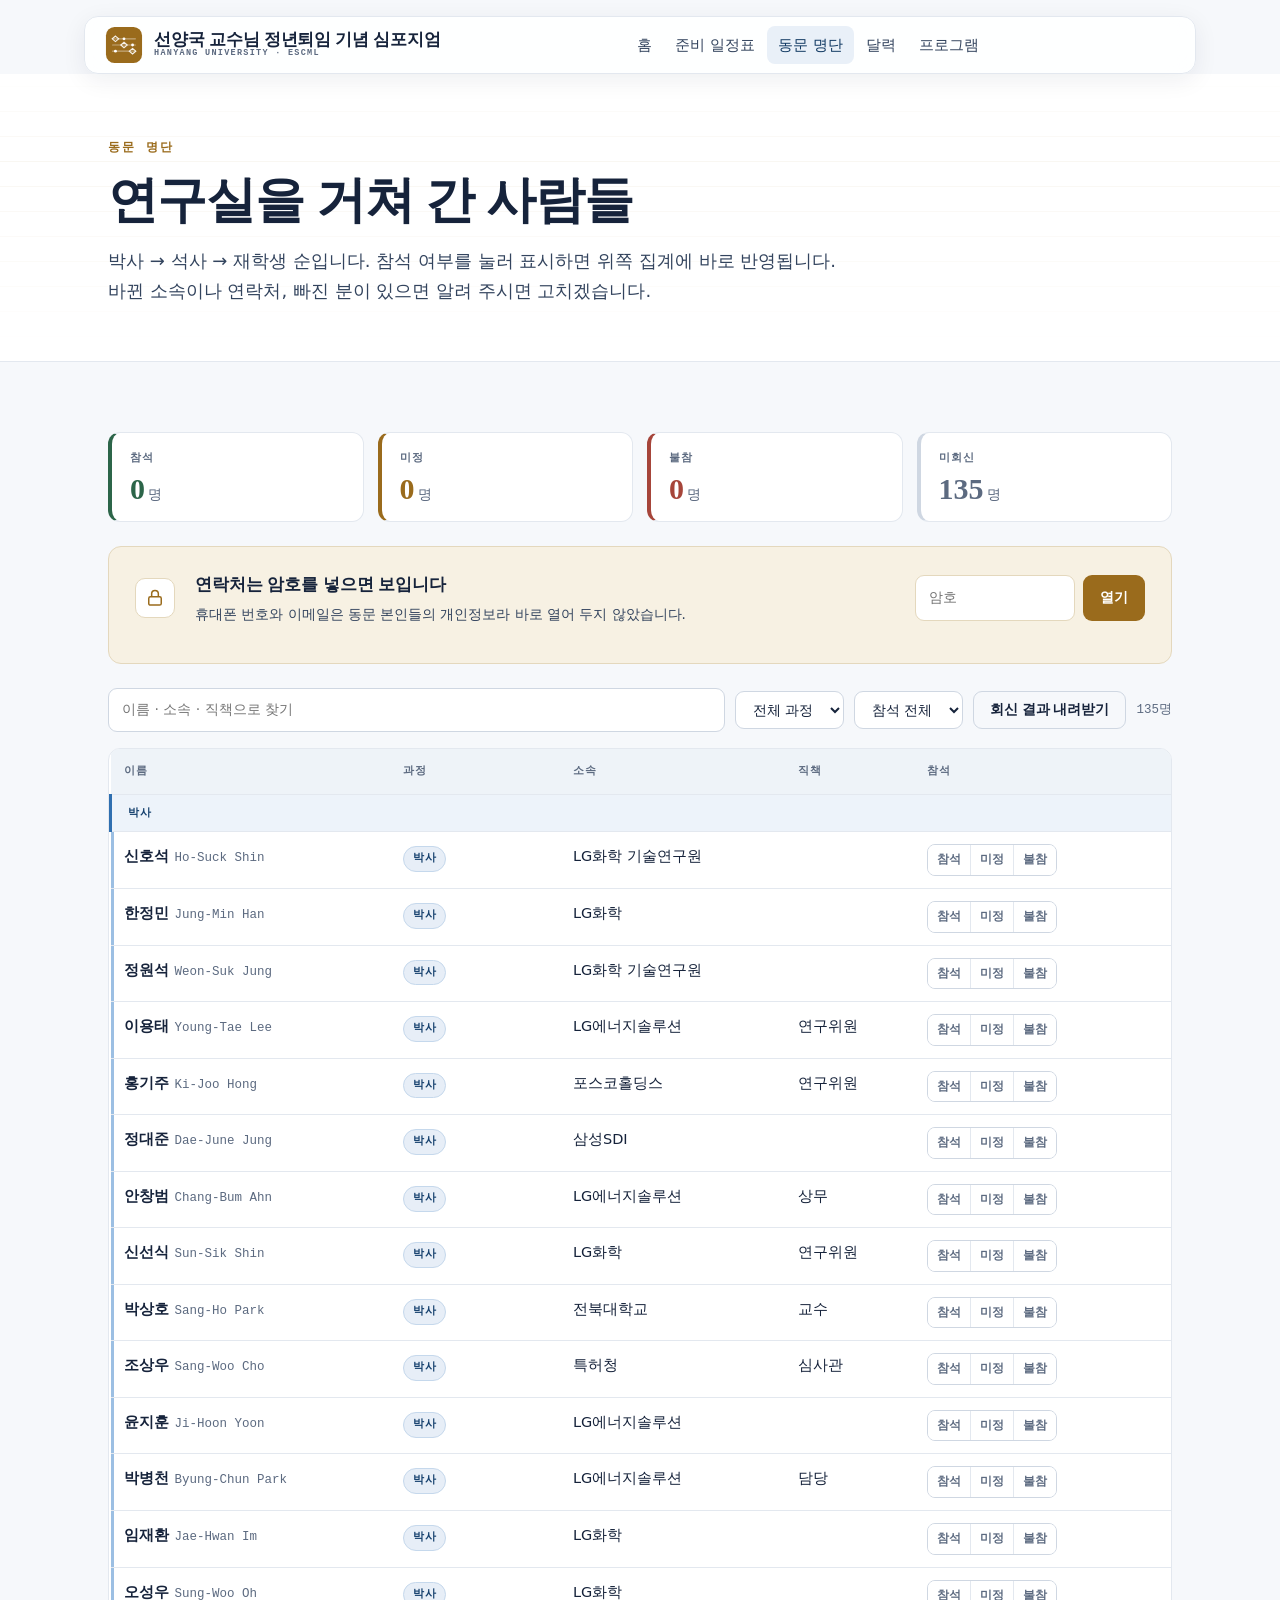
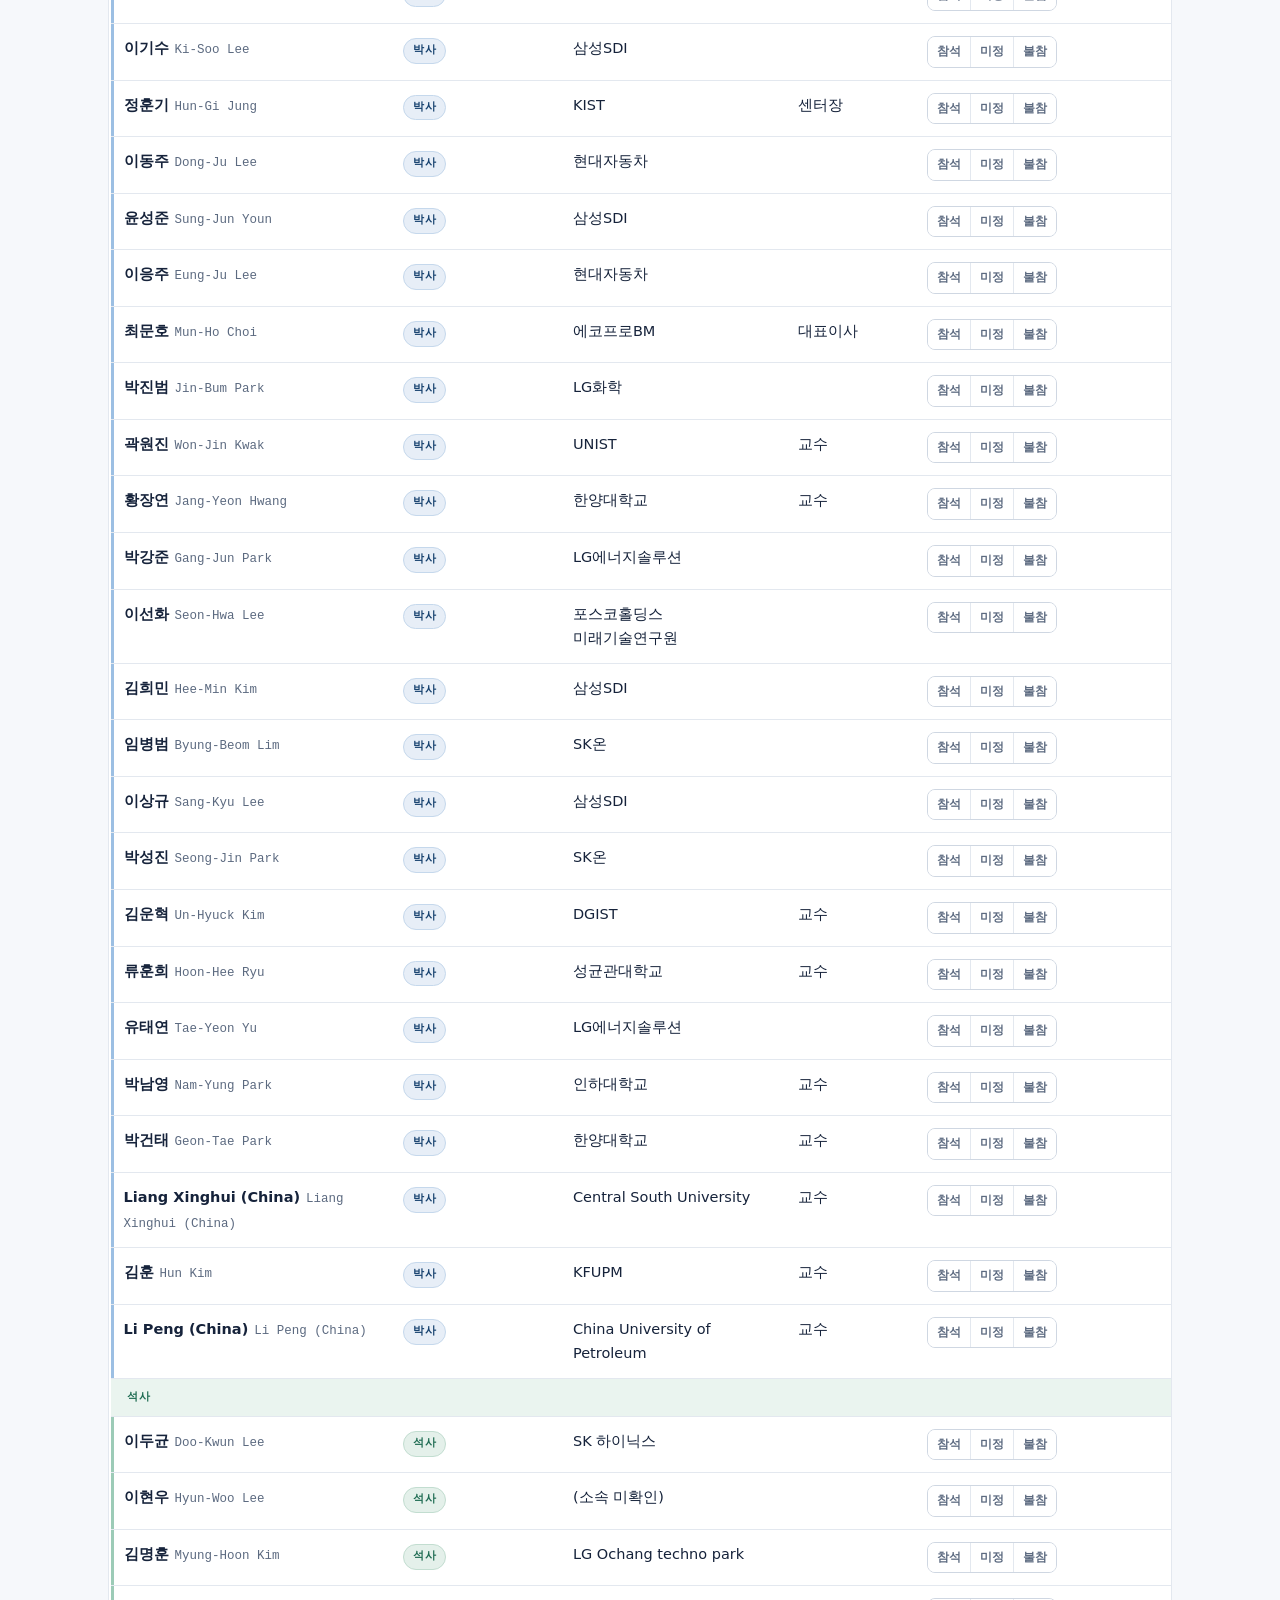
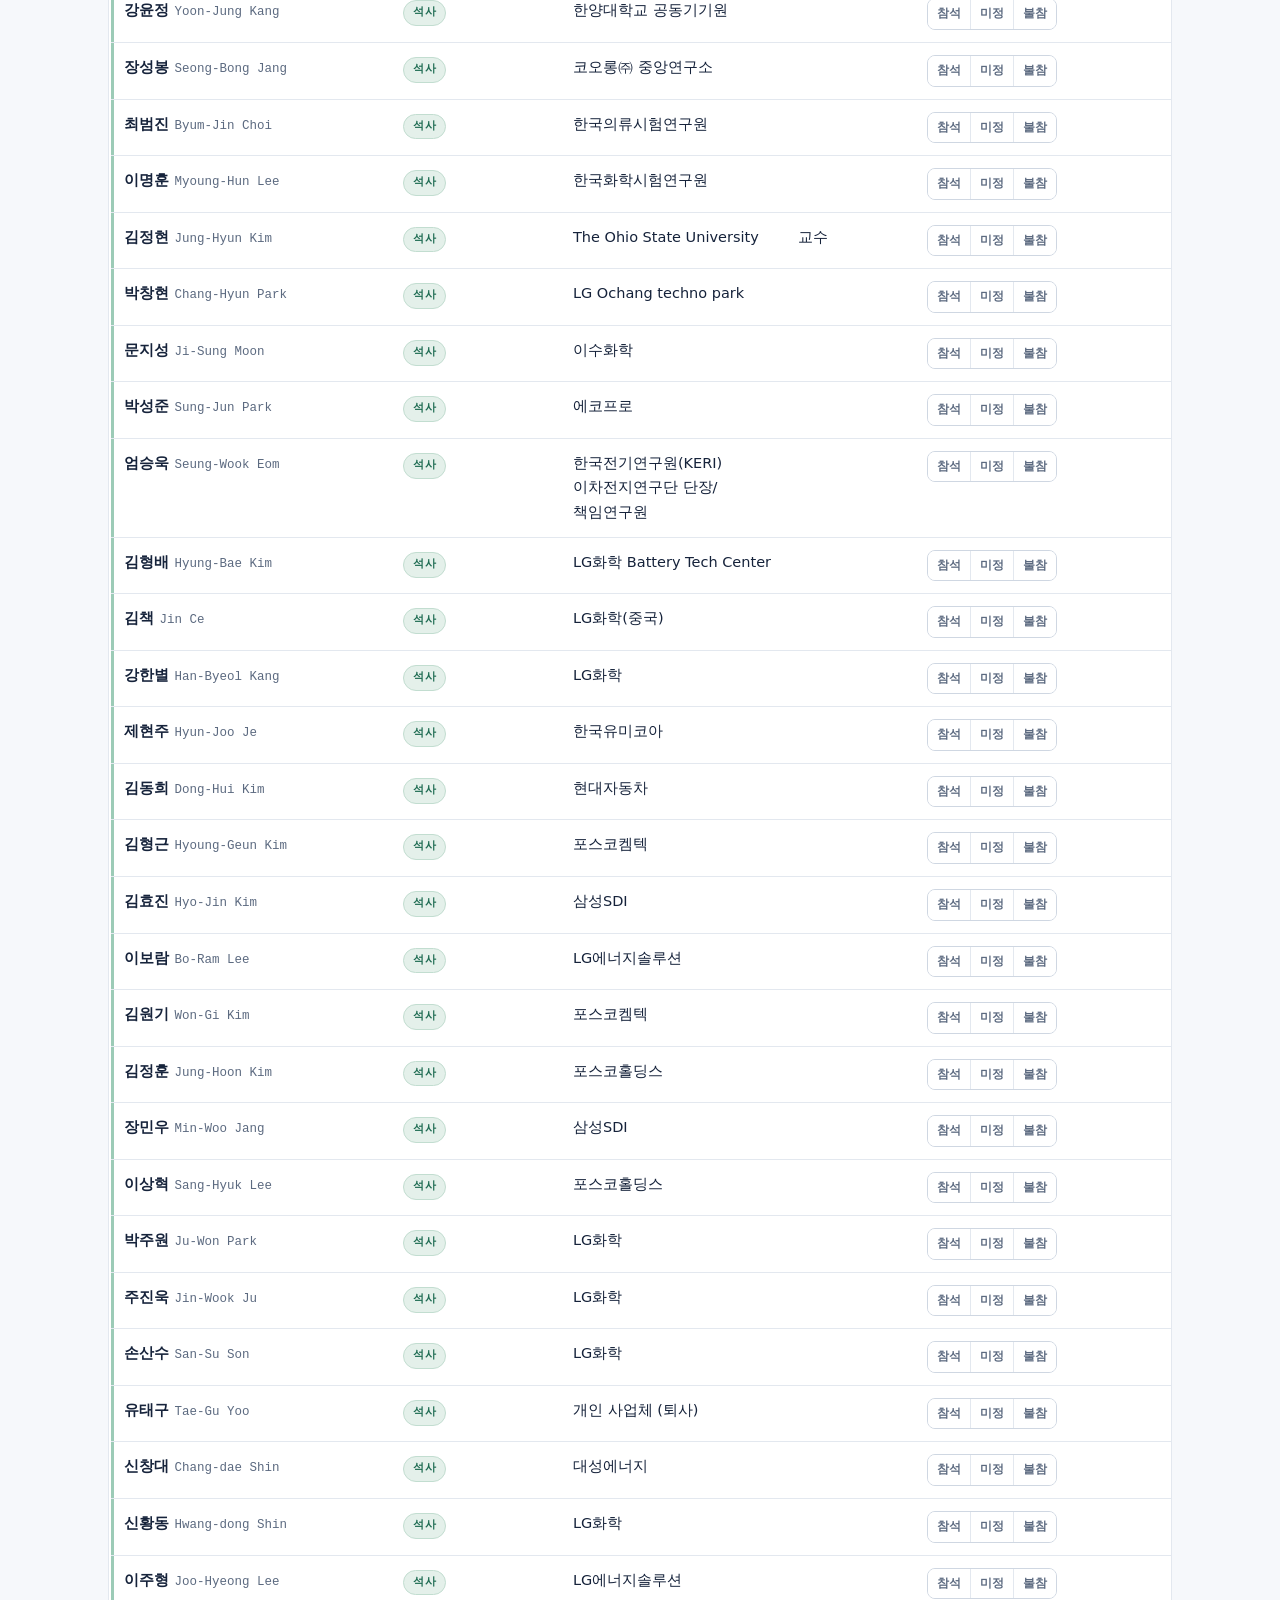
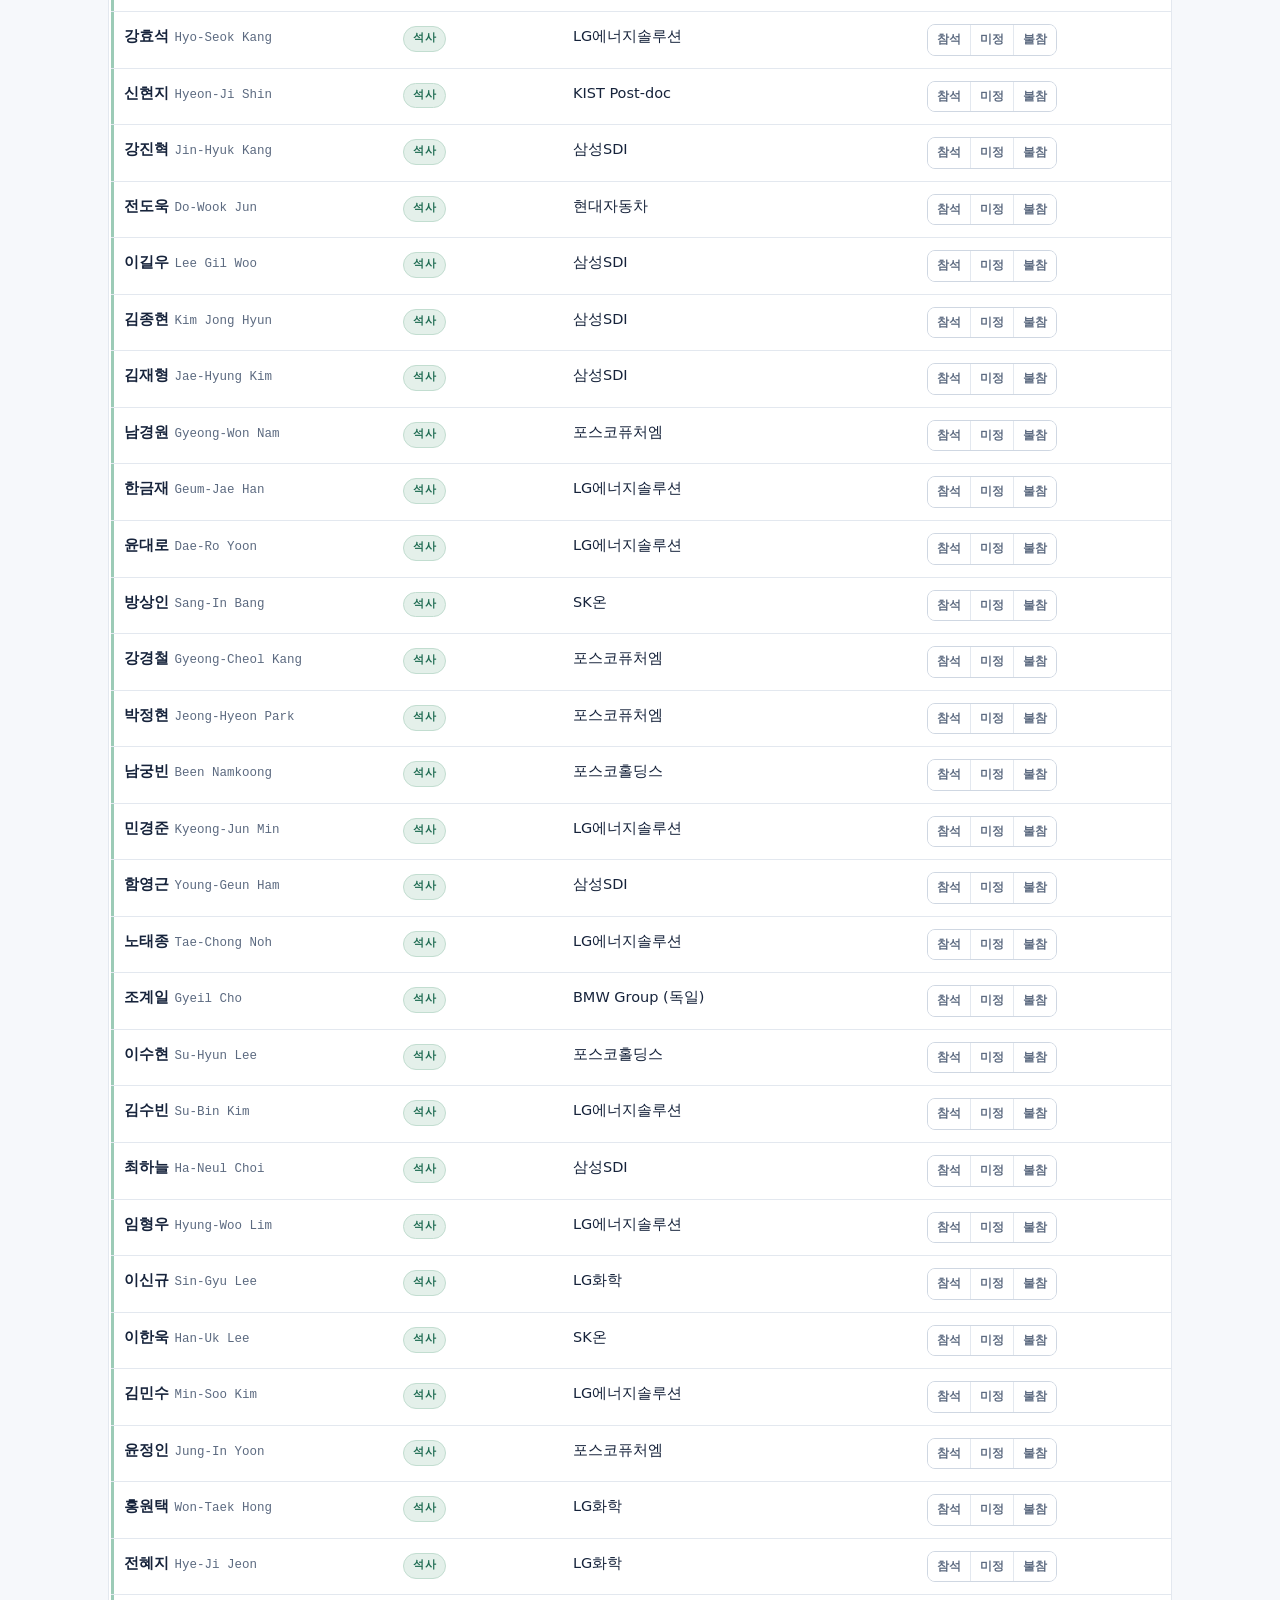
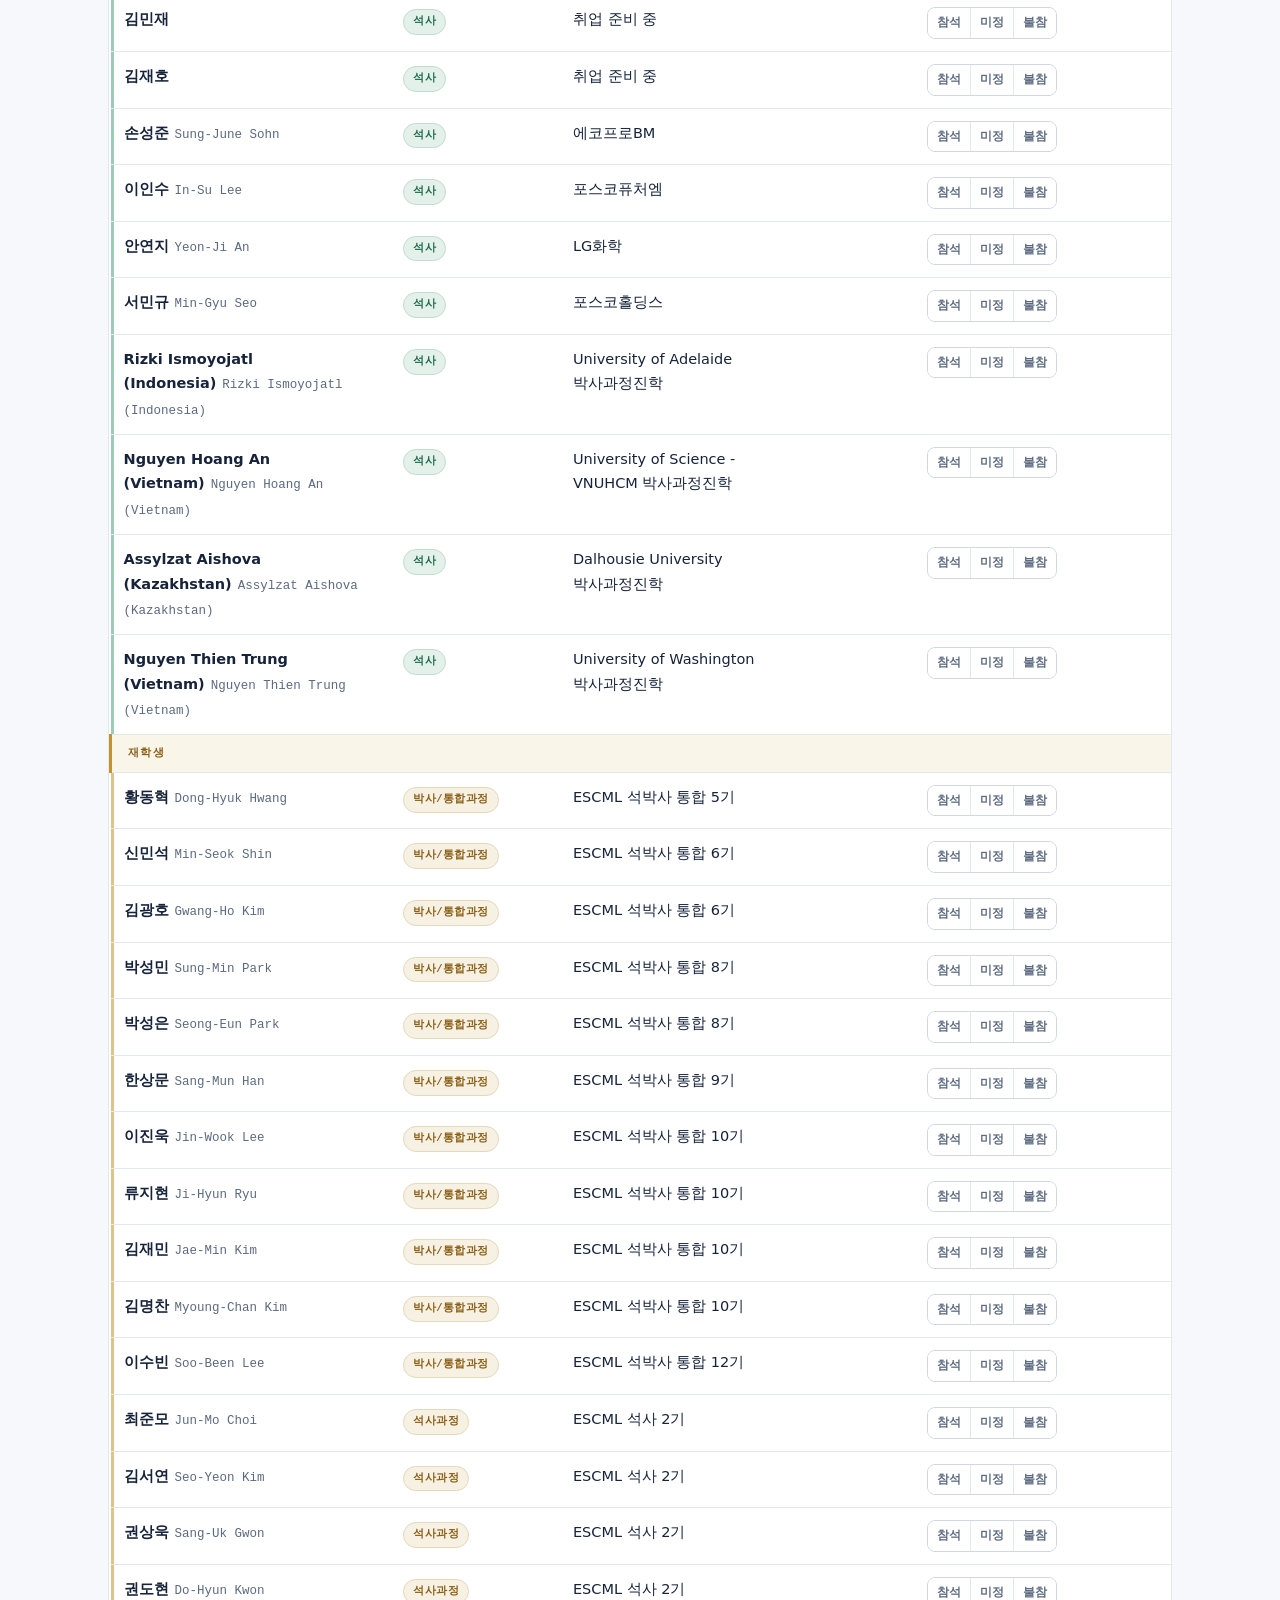
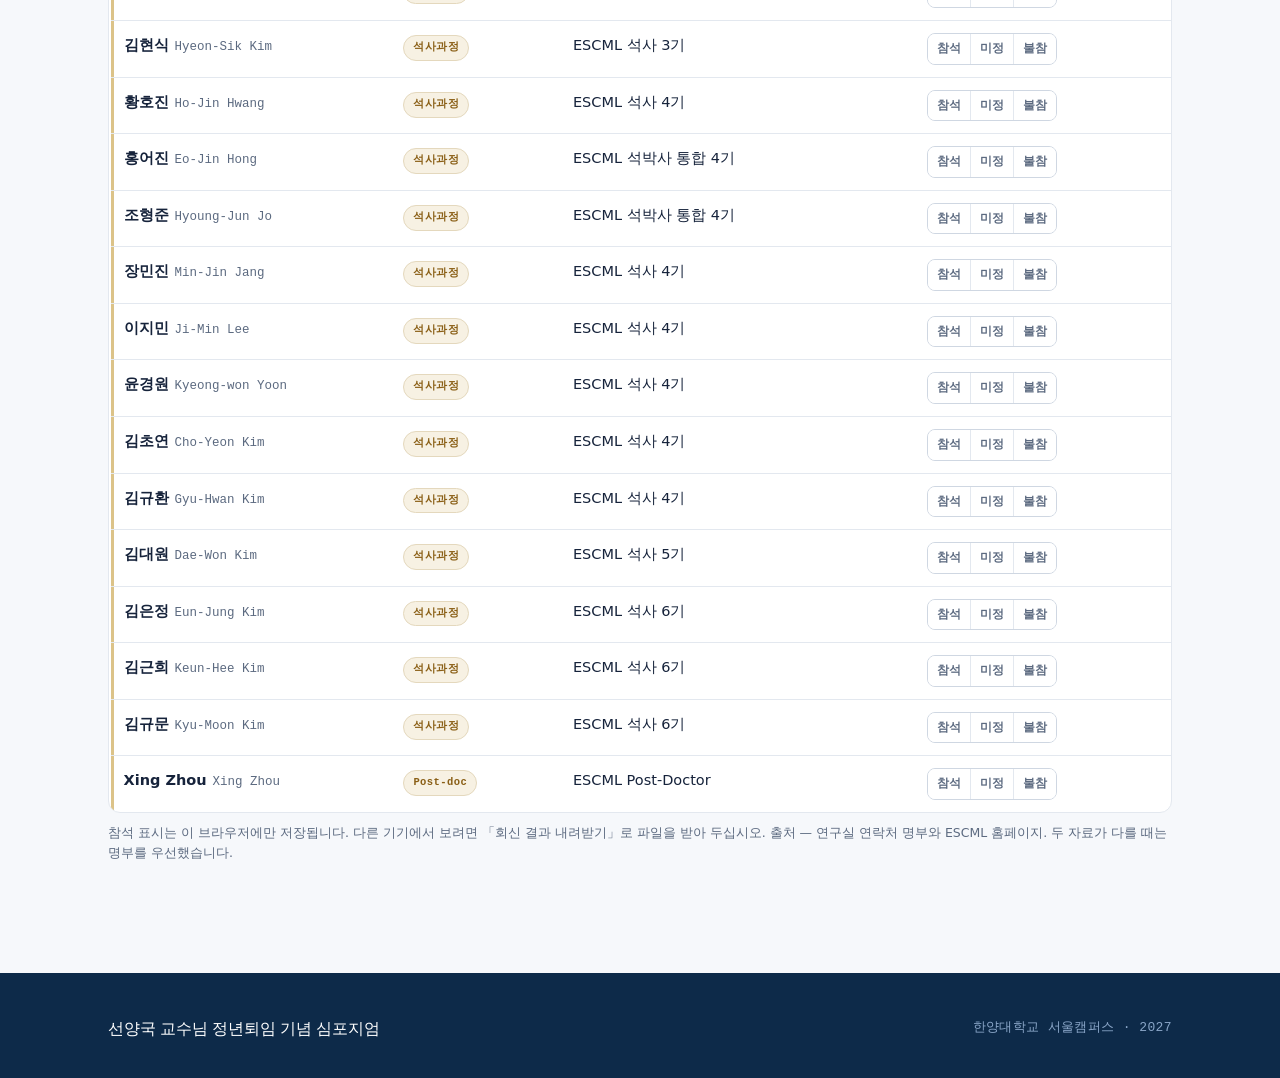
==== commit 0d4f393a: "Add job titles, make conference and institution rows calendar-checkable - people: title split out of" ====
--- a/alumni.html
+++ b/alumni.html
@@ -6,7 +6,7 @@
 <title>동문 명단 — 선양국 교수님 정년퇴임 기념 심포지엄</title>
 <meta name="robots" content="noindex, nofollow">
 <link rel="stylesheet" href="base.css?v=1">
-<link rel="stylesheet" href="styles.css?v=2">
+<link rel="stylesheet" href="styles.css?v=3">
 </head>
 <body data-page="alumni">
 <div id="site-header"></div>
@@ -37,7 +37,7 @@
   </div>
 
   <div class="toolbar reveal" style="margin-top:24px">
-    <input type="search" id="q" placeholder="이름 · 소속으로 찾기" aria-label="검색">
+    <input type="search" id="q" placeholder="이름 · 소속 · 직책으로 찾기" aria-label="검색">
     <select id="f-rank" aria-label="과정">
       <option value="">전체 과정</option><option value="0">박사</option><option value="1">석사</option><option value="2">재학생</option>
     </select>
@@ -51,9 +51,9 @@
   <div class="tbl-wrap reveal">
     <table class="t">
       <thead><tr>
-        <th style="width:148px">이름</th><th style="width:84px">과정</th><th>소속</th>
-        <th class="ct-col" style="width:132px">휴대폰</th><th class="ct-col" style="width:200px">이메일</th>
-        <th style="width:168px">참석</th>
+        <th style="width:136px">이름</th><th style="width:72px">과정</th><th style="width:150px">소속</th><th style="width:92px">직책</th>
+        <th class="ct-col" style="width:124px">휴대폰</th><th class="ct-col">이메일</th>
+        <th style="width:184px">참석</th>
       </tr></thead>
       <tbody id="rows"></tbody>
     </table>
@@ -65,8 +65,8 @@
 
 </main>
 <div id="site-footer"></div>
-<script defer src="data.js?v=2"></script>
-<script defer src="app.js?v=2"></script>
+<script defer src="data.js?v=3"></script>
+<script defer src="app.js?v=3"></script>
 <script>
 window.addEventListener('DOMContentLoaded', function () {
   // 주의 — 화면을 가리는 장치일 뿐 실제 보안이 아닙니다.
@@ -108,14 +108,15 @@
       if (rank !== '' && String(p.rank) !== rank) return false;
       if (att) { var a = S[p.id] || '-'; if (a !== att) return false; }
       if (!q) return true;
-      return (p.name + ' ' + (p.en || '') + ' ' + (p.org || '')).toLowerCase().indexOf(q.toLowerCase()) >= 0;
+      return (p.name + ' ' + (p.en || '') + ' ' + (p.org || '') + ' ' + (p.title || ''))
+        .toLowerCase().indexOf(q.toLowerCase()) >= 0;
     });
     var last = null, n = 0;
     list.forEach(function (p) {
       var R = RANK[p.rank] || { k: '', n: '' };
       if (p.rank !== last) {
         last = p.rank;
-        tb.appendChild(el('tr', { class: 'grp g-' + R.k }, [el('td', { colspan: '6' }, [R.n])]));
+        tb.appendChild(el('tr', { class: 'grp g-' + R.k }, [el('td', { colspan: '7' }, [R.n])]));
       }
       n++;
       var ct = (open && window.SYM_CONTACT) ? (window.SYM_CONTACT[p.id] || {}) : {};
@@ -135,6 +136,7 @@
         el('td', {}, [el('span', { class: 'nm' }, [p.name]), p.en ? el('span', { class: 'en' }, [p.en]) : null]),
         el('td', {}, [el('span', { class: 'rk rk-' + R.k }, [p.deg || R.n])]),
         el('td', { class: p.org ? '' : 'muted' }, [p.org || '미확인']),
+        el('td', { class: p.title ? '' : 'muted' }, [p.title || '']),
         el('td', { class: 'syct ct-col' + (ct.tel ? '' : ' muted') }, [ct.tel || (open ? '—' : '')]),
         el('td', { class: 'syct ct-col' + (ct.mail ? '' : ' muted') },
           [ct.mail ? el('a', { href: 'mailto:' + ct.mail }, [ct.mail]) : (open ? '—' : '')]),
@@ -173,10 +175,10 @@
 
   document.getElementById('exp').addEventListener('click', function () {
     var NM = { y: '참석', m: '미정', n: '불참' };
-    var out = ['이름,과정,소속,참석여부'];
+    var out = ['이름,과정,소속,직책,참석여부'];
     D.people.forEach(function (p) {
       out.push(['"' + p.name + '"', '"' + (p.deg || '') + '"', '"' + (p.org || '') + '"',
-        '"' + (NM[S[p.id]] || '미회신') + '"'].join(','));
+        '"' + (p.title || '') + '"', '"' + (NM[S[p.id]] || '미회신') + '"'].join(','));
     });
     var blob = new Blob(['﻿' + out.join('\n')], { type: 'text/csv;charset=utf-8' });
     var a = document.createElement('a');
--- a/styles.css
+++ b/styles.css
@@ -109,8 +109,8 @@
 .tbl-wrap{overflow-x:auto;border:1px solid var(--line);border-radius:12px;background:var(--paper)}
 table.t{width:100%;border-collapse:collapse;font-size:14.5px;min-width:620px}
 table.t th{text-align:left;font-family:var(--mono);font-size:11px;letter-spacing:.1em;text-transform:uppercase;
-  color:var(--muted);font-weight:700;padding:13px 16px;border-bottom:1px solid var(--line);white-space:nowrap;background:var(--wash)}
-table.t td{padding:12px 16px;border-bottom:1px solid var(--line);vertical-align:top}
+  color:var(--muted);font-weight:700;padding:13px 13px;border-bottom:1px solid var(--line);white-space:nowrap;background:var(--wash)}
+table.t td{padding:12px 13px;border-bottom:1px solid var(--line);vertical-align:top}
 table.t tr:last-child td{border-bottom:none}
 table.t tbody tr:hover{background:var(--wash)}
 table.t .nm{font-weight:600;color:var(--ink)}
@@ -256,7 +256,7 @@
 
 /* ---------- 참석 버튼 ---------- */
 .seg{display:inline-flex;border:1px solid var(--line-strong);border-radius:8px;overflow:hidden}
-.seg button{font:inherit;font-size:12px;padding:5px 11px;border:0;background:var(--paper);color:var(--muted);
+.seg button{font:inherit;font-size:11.5px;padding:5px 9px;border:0;background:var(--paper);color:var(--muted);
   cursor:pointer;white-space:nowrap;font-weight:600}
 .seg button+button{border-left:1px solid var(--line)}
 .seg button:hover{background:var(--wash);color:var(--ink)}
@@ -290,3 +290,11 @@
   .picker-body{grid-template-columns:1fr}
   .picker-body>.pkrow:nth-child(2){border-top:1px solid var(--line)}
 }
+
+
+/* ---------- 표 안의 달력 체크 ---------- */
+td.ckcell{text-align:center;vertical-align:middle}
+input.calbox{width:17px;height:17px;accent-color:var(--sym);cursor:pointer;margin:0}
+table.t tr.can td.ckcell{background:var(--sym-soft)}
+.legend .lg-count{margin-left:auto;font-family:var(--mono);font-size:12px;color:var(--muted)}
+@media (max-width:620px){.legend .lg-count{margin-left:0;flex-basis:100%}}
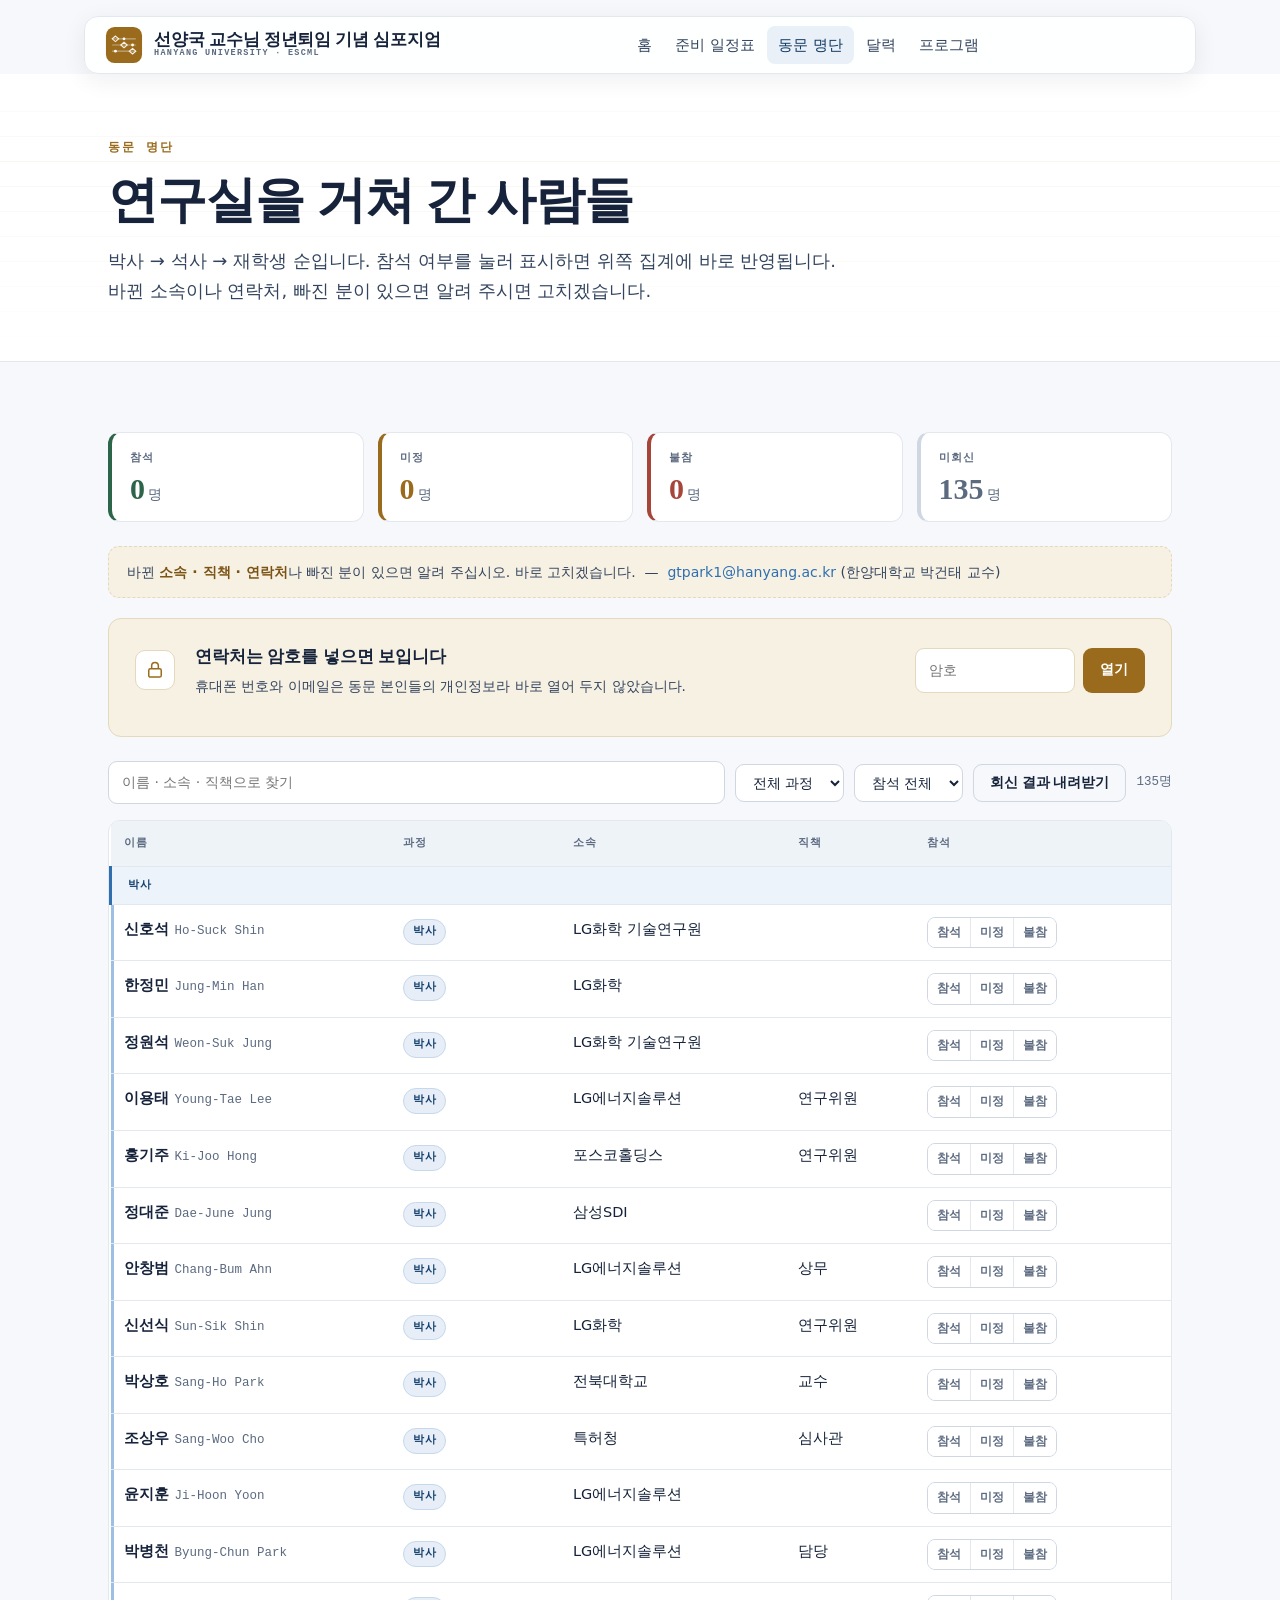
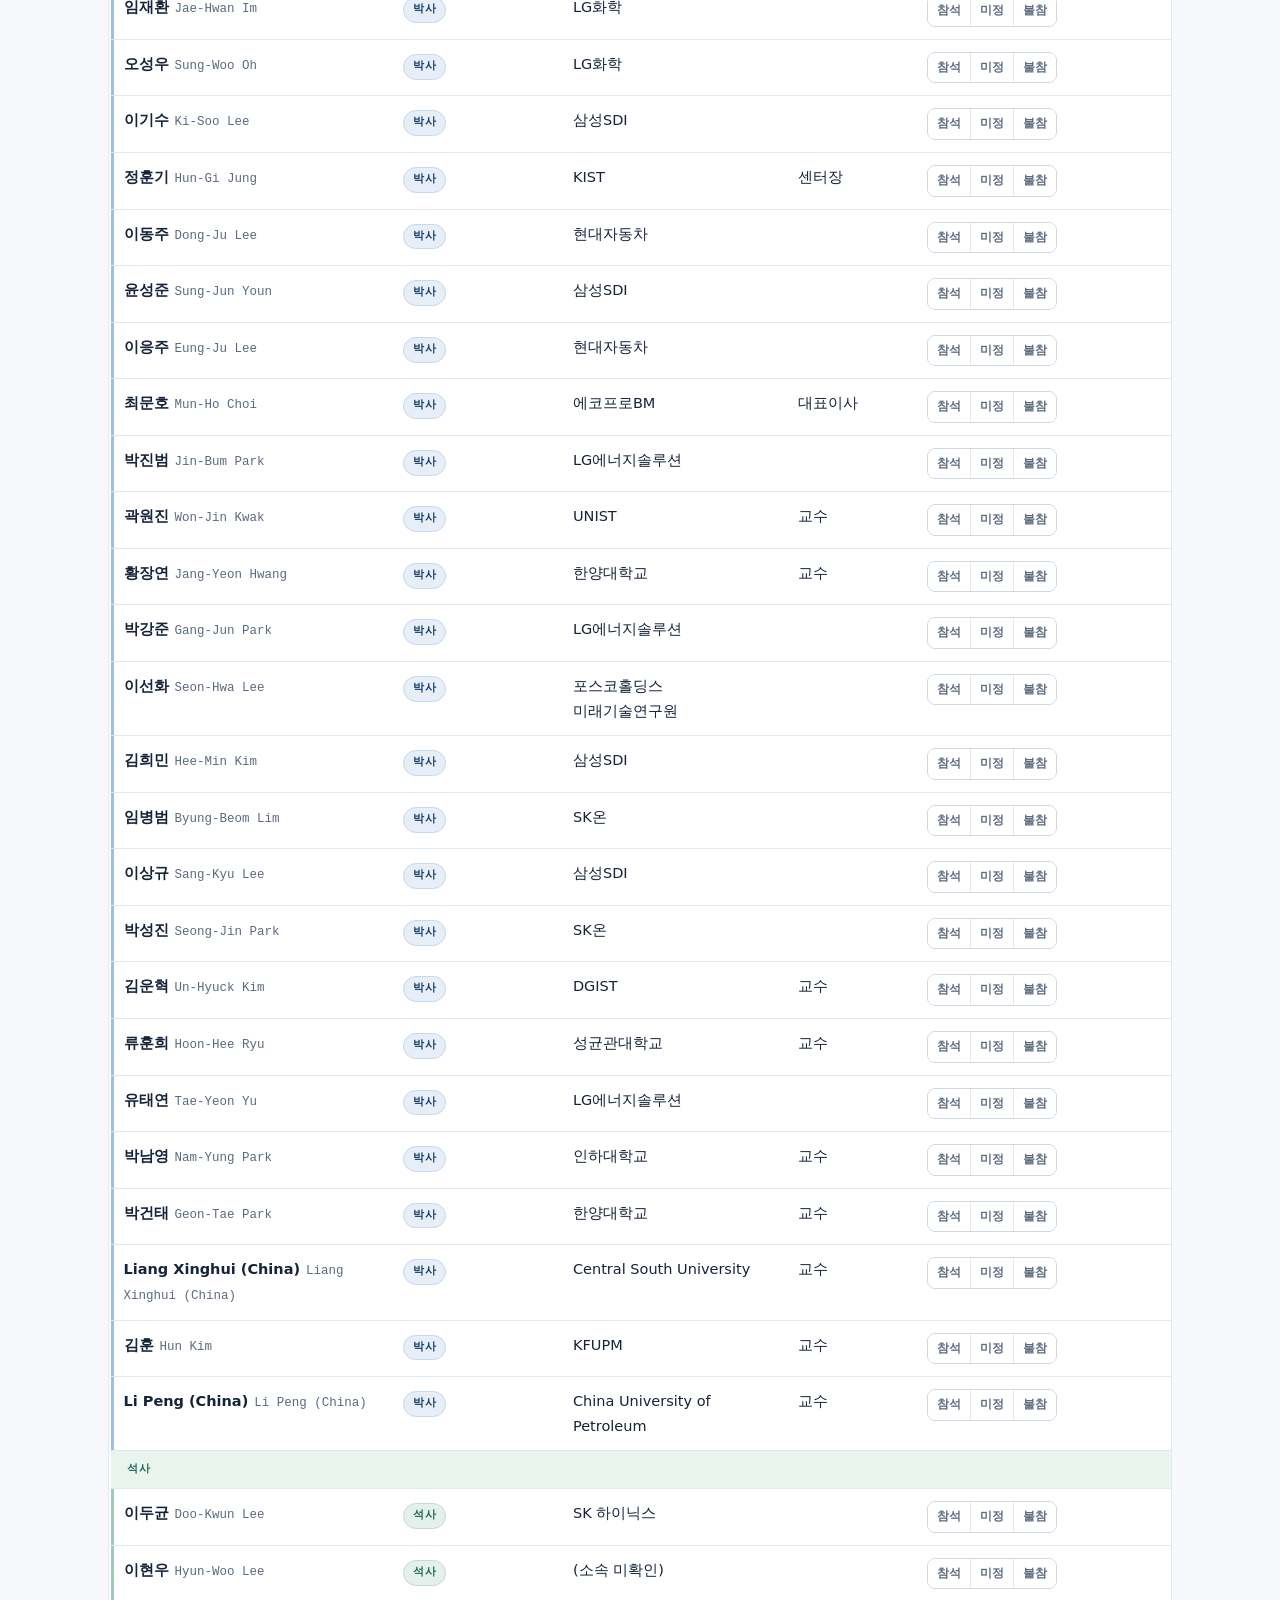
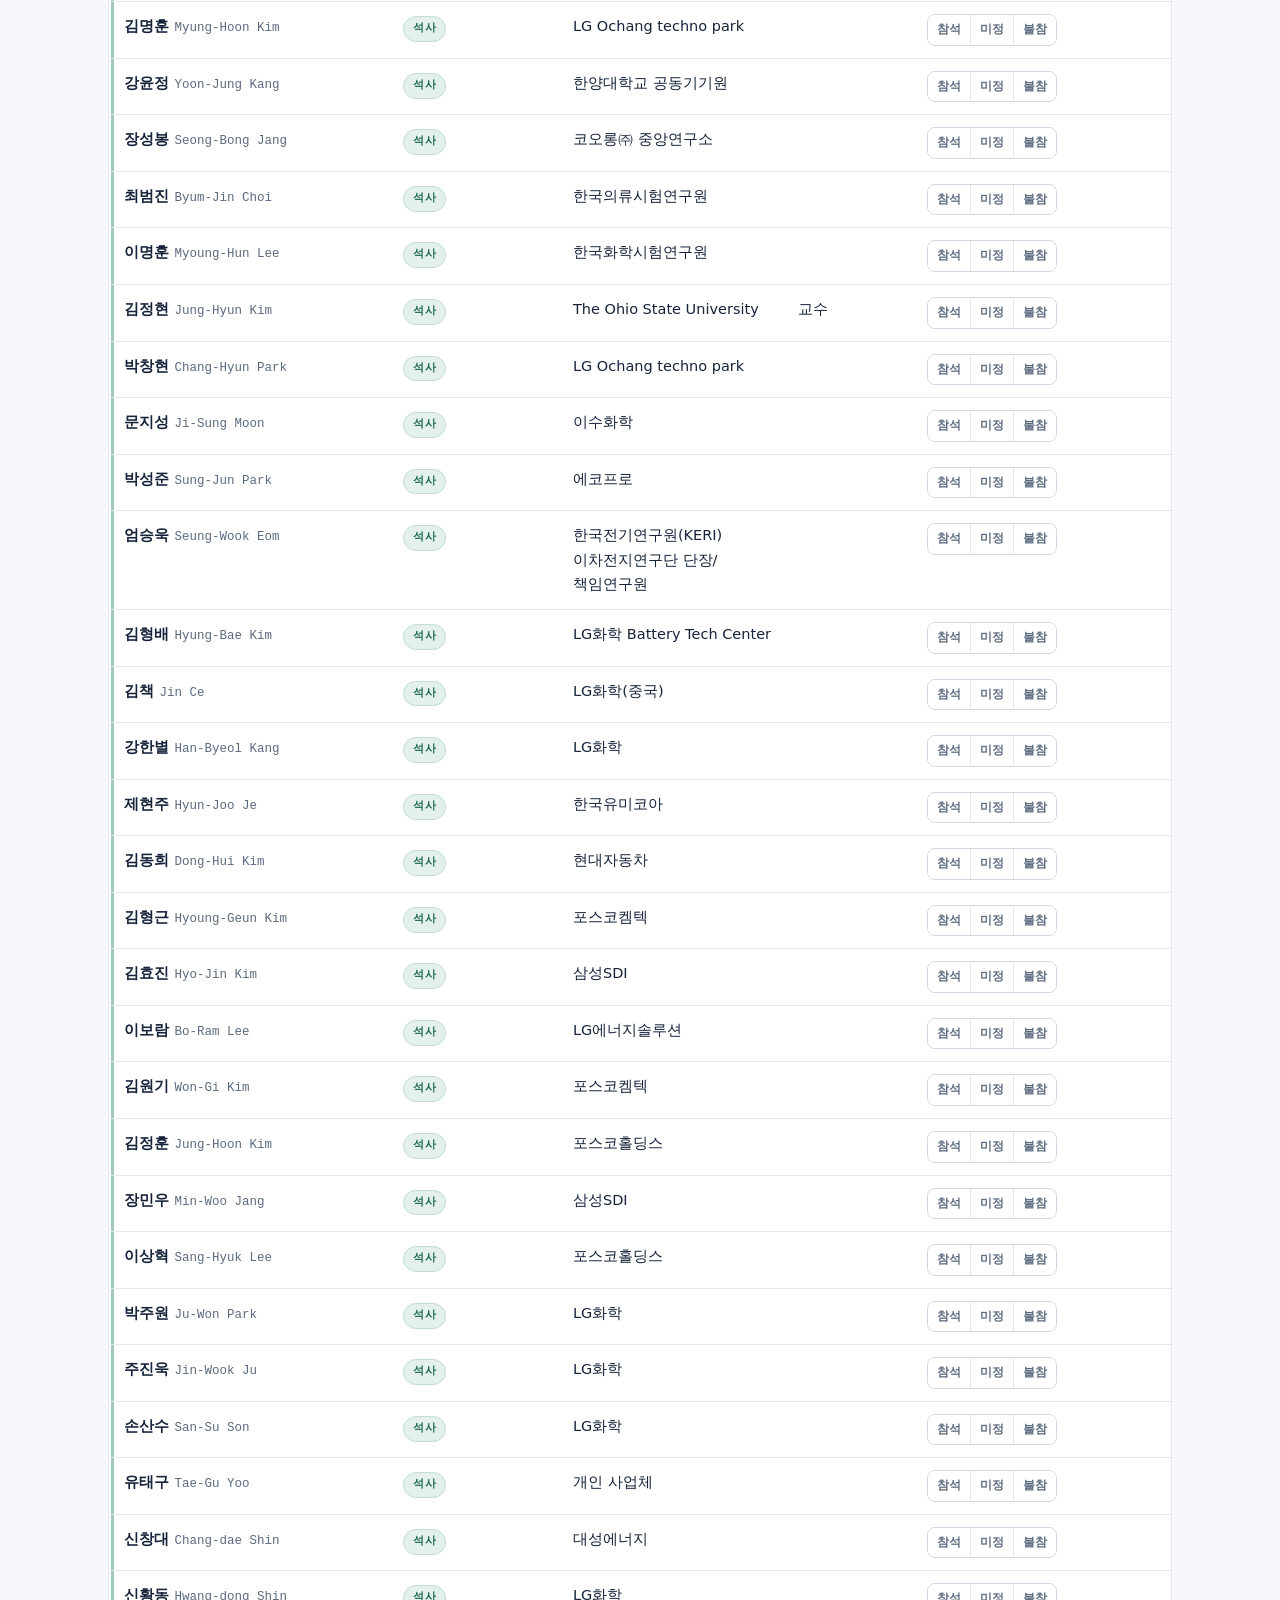
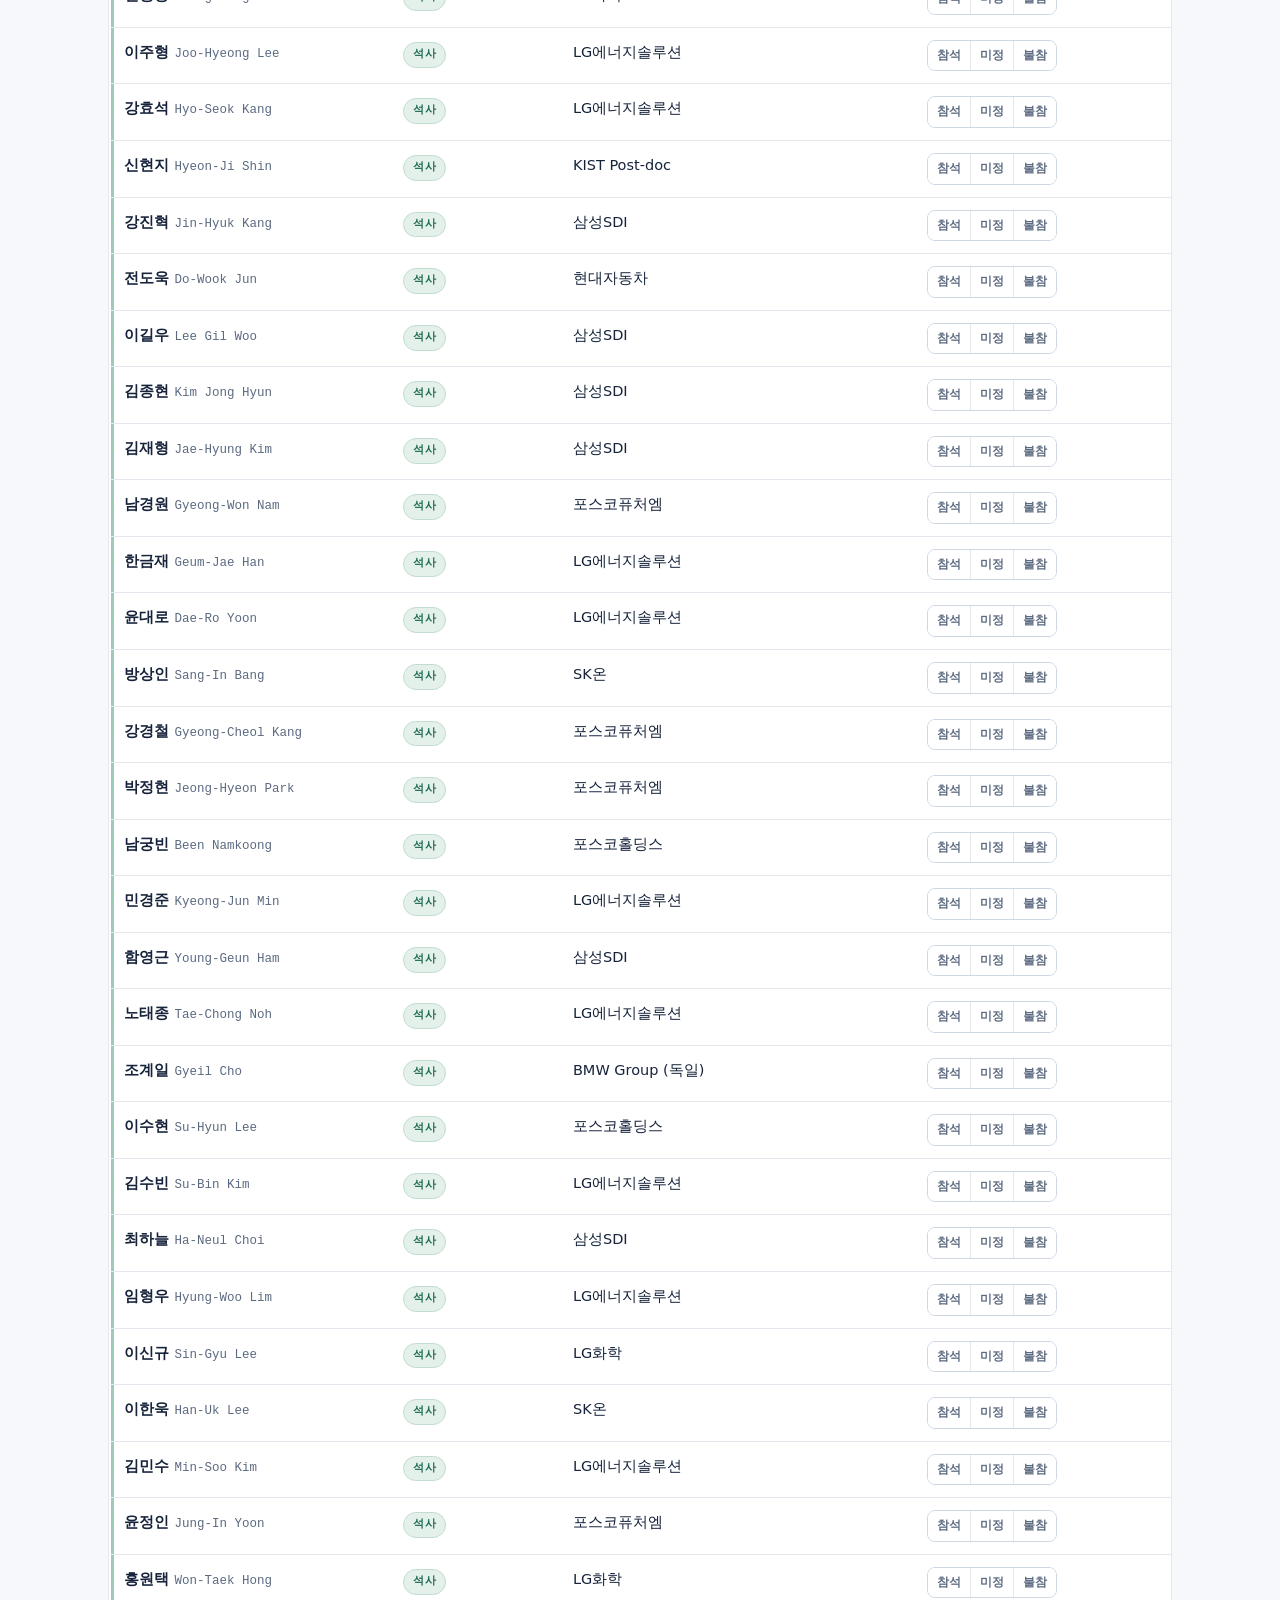
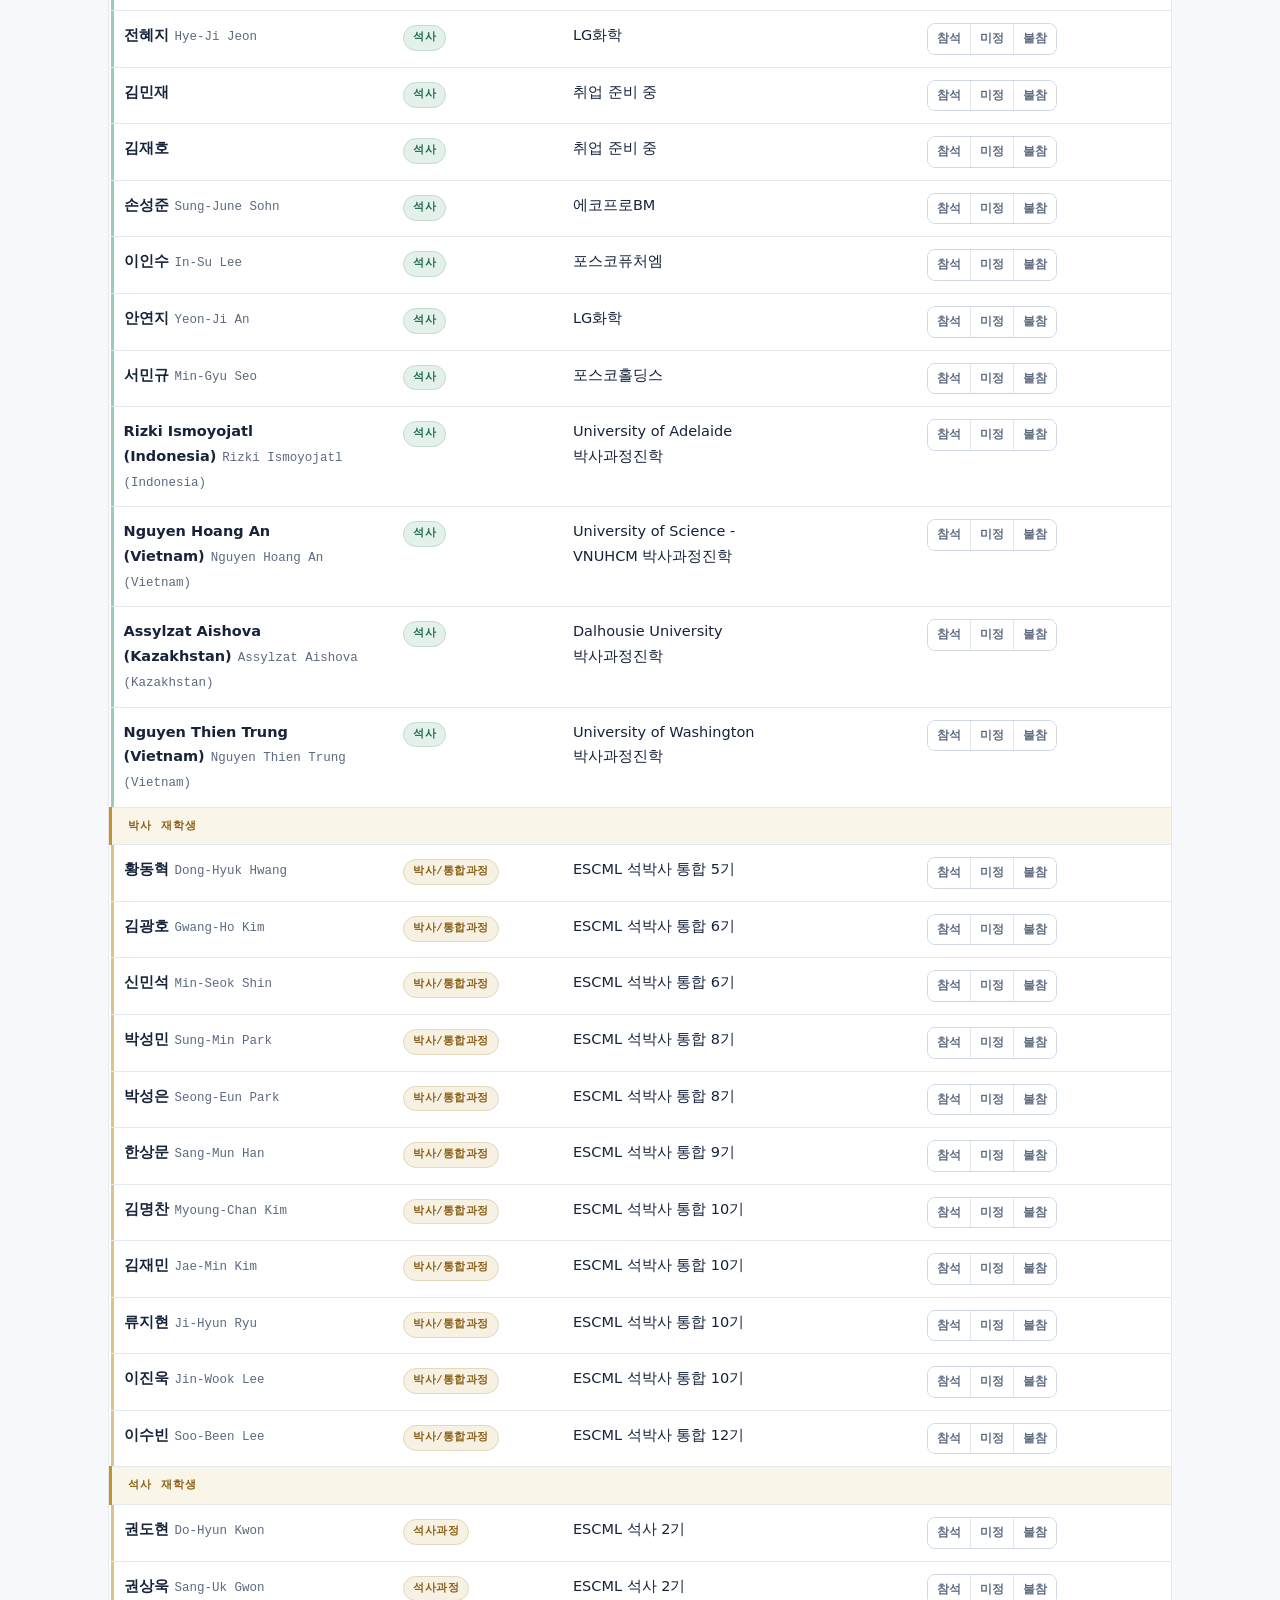
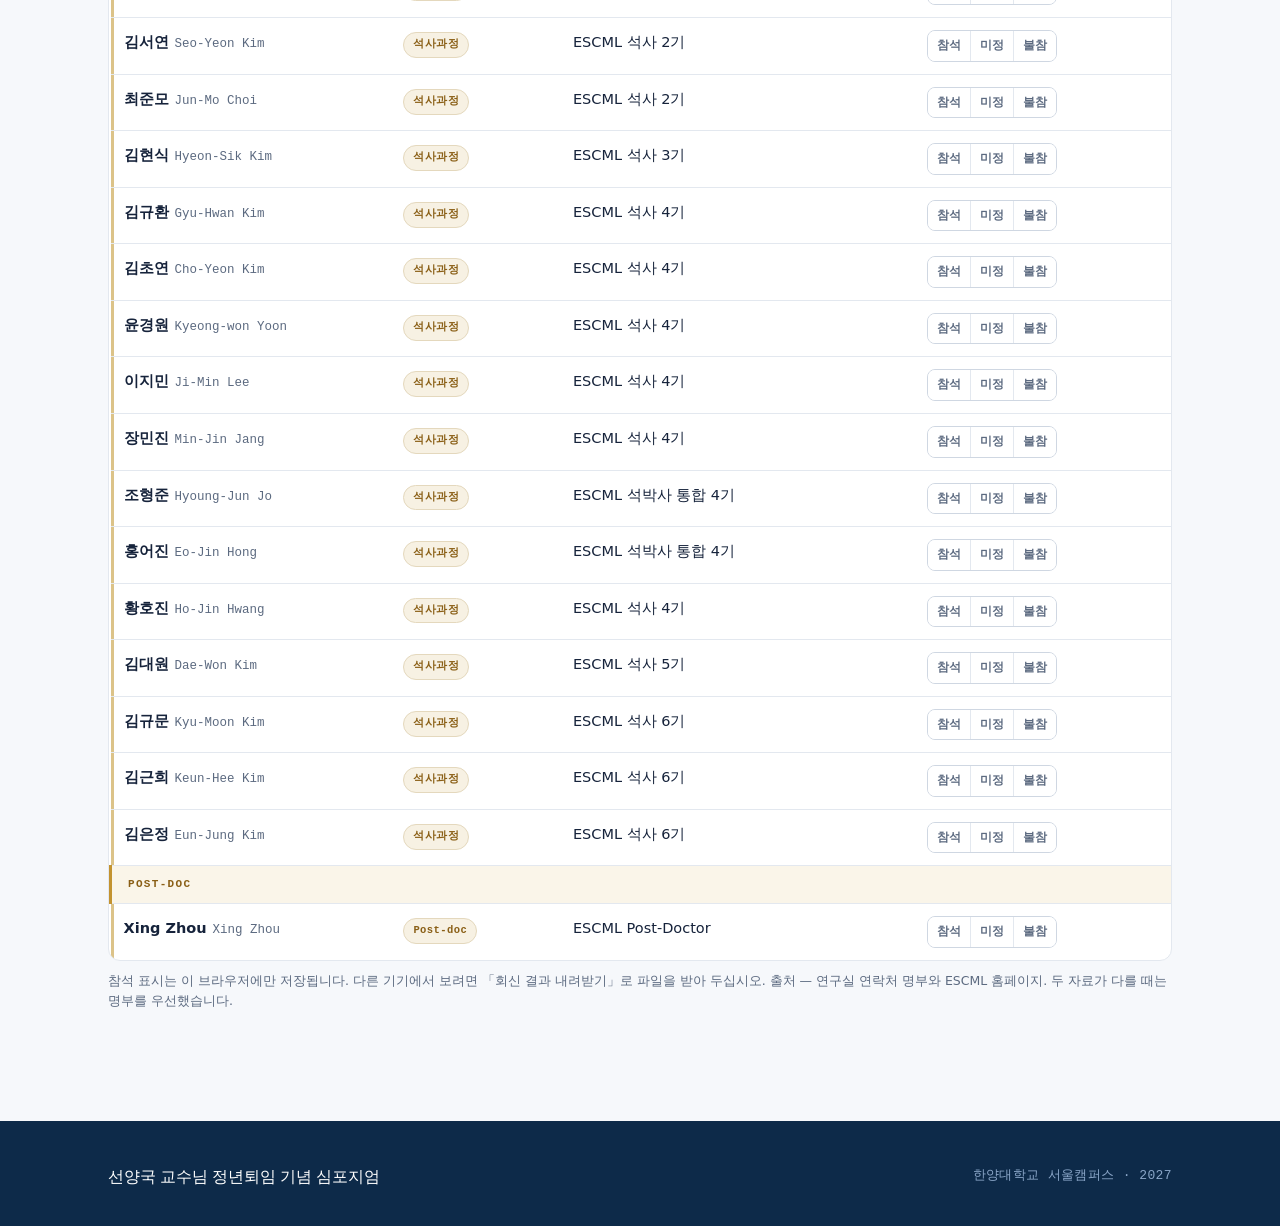
==== commit ead6395d: "Corrections from the PI - 1/21 candidate: the real downside is a shorter run-up, not a weak link   t" ====
--- a/alumni.html
+++ b/alumni.html
@@ -6,7 +6,7 @@
 <title>동문 명단 — 선양국 교수님 정년퇴임 기념 심포지엄</title>
 <meta name="robots" content="noindex, nofollow">
 <link rel="stylesheet" href="base.css?v=1">
-<link rel="stylesheet" href="styles.css?v=3">
+<link rel="stylesheet" href="styles.css?v=5">
 </head>
 <body data-page="alumni">
 <div id="site-header"></div>
@@ -22,6 +22,11 @@
 <section class="section"><div class="wrap">
 
   <div class="sum" id="sum"></div>
+
+  <div class="ask reveal">
+    바뀐 <b>소속 · 직책 · 연락처</b>나 빠진 분이 있으면 알려 주십시오. 바로 고치겠습니다.
+    &nbsp;—&nbsp; <a href="mailto:gtpark1@hanyang.ac.kr?subject=%EB%8F%99%EB%AC%B8%20%EB%AA%85%EB%8B%A8%20%EC%A0%95%EC%A0%95">gtpark1@hanyang.ac.kr</a> (한양대학교 박건태 교수)
+  </div>
 
   <div class="gate-sym reveal" id="gate">
     <div class="lk"><svg width="20" height="20" viewBox="0 0 24 24" fill="none" stroke="currentColor" stroke-width="1.8"><rect x="4.5" y="10.5" width="15" height="10" rx="2"/><path d="M8 10.5V7a4 4 0 0 1 8 0v3.5"/></svg></div>
@@ -65,8 +70,8 @@
 
 </main>
 <div id="site-footer"></div>
-<script defer src="data.js?v=3"></script>
-<script defer src="app.js?v=3"></script>
+<script defer src="data.js?v=5"></script>
+<script defer src="app.js?v=5"></script>
 <script>
 window.addEventListener('DOMContentLoaded', function () {
   // 주의 — 화면을 가리는 장치일 뿐 실제 보안이 아닙니다.
@@ -76,6 +81,9 @@
   var D = window.SYM, el = window.SYMUI.el;
   if (!D) return;
   var RANK = { 0: { k: 'phd', n: '박사' }, 1: { k: 'ms', n: '석사' }, 2: { k: 'cur', n: '재학생' } };
+  var SUB = ['박사 재학생', '석사 재학생', 'Post-Doc'];
+  function gkey(p) { return p.rank === 2 ? '2-' + (p.sub || 0) : String(p.rank); }
+  function gname(p) { return p.rank === 2 ? SUB[p.sub || 0] : RANK[p.rank].n; }
   var ATT = [['y', '참석'], ['m', '미정'], ['n', '불참']];
   var open = false, q = '', rank = '', att = '';
 
@@ -114,9 +122,10 @@
     var last = null, n = 0;
     list.forEach(function (p) {
       var R = RANK[p.rank] || { k: '', n: '' };
-      if (p.rank !== last) {
-        last = p.rank;
-        tb.appendChild(el('tr', { class: 'grp g-' + R.k }, [el('td', { colspan: '7' }, [R.n])]));
+      var gk = gkey(p);
+      if (gk !== last) {
+        last = gk;
+        tb.appendChild(el('tr', { class: 'grp g-' + R.k }, [el('td', { colspan: '7' }, [gname(p)])]));
       }
       n++;
       var ct = (open && window.SYM_CONTACT) ? (window.SYM_CONTACT[p.id] || {}) : {};
@@ -153,7 +162,7 @@
     try { sessionStorage.setItem('sym_ct', '1'); } catch (_) {}
     if (window.SYM_CONTACT) { rows(); return; }
     var s = document.createElement('script');
-    s.src = 'contacts.js?v=3';
+    s.src = 'contacts.js?v=5';
     s.onload = function () {
       try { window.SYM_CONTACT = JSON.parse(decodeURIComponent(escape(atob(window.SYM_CT_B64)))); }
       catch (_) { window.SYM_CONTACT = {}; }
--- a/styles.css
+++ b/styles.css
@@ -298,3 +298,16 @@
 table.t tr.can td.ckcell{background:var(--sym-soft)}
 .legend .lg-count{margin-left:auto;font-family:var(--mono);font-size:12px;color:var(--muted)}
 @media (max-width:620px){.legend .lg-count{margin-left:0;flex-basis:100%}}
+
+table.t tr.grp.g-off td{background:var(--wash);color:var(--muted);border-left:3px solid var(--line-strong)}
+table.t tr.off td{opacity:.62}
+table.t tr.off:hover td{opacity:1}
+
+.pick .gap{font-family:var(--mono);font-size:10.5px;letter-spacing:.04em;color:var(--muted);
+  border:1px solid var(--line);border-radius:4px;padding:1px 6px;font-weight:600;white-space:nowrap}
+.pick .row.top .gap{border-color:var(--sym-line);color:var(--sym)}
+.ask{border:1px dashed var(--sym-line);background:var(--sym-soft);border-radius:11px;padding:14px 18px;
+  font-size:14px;color:var(--ink-soft);line-height:1.6;margin:0 0 20px}
+.ask b{color:var(--sym-deep)}
+:root[data-theme="dark"] .ask b{color:var(--sym)}
+@media (prefers-color-scheme:dark){:root:not([data-theme="light"]) .ask b{color:var(--sym)}}
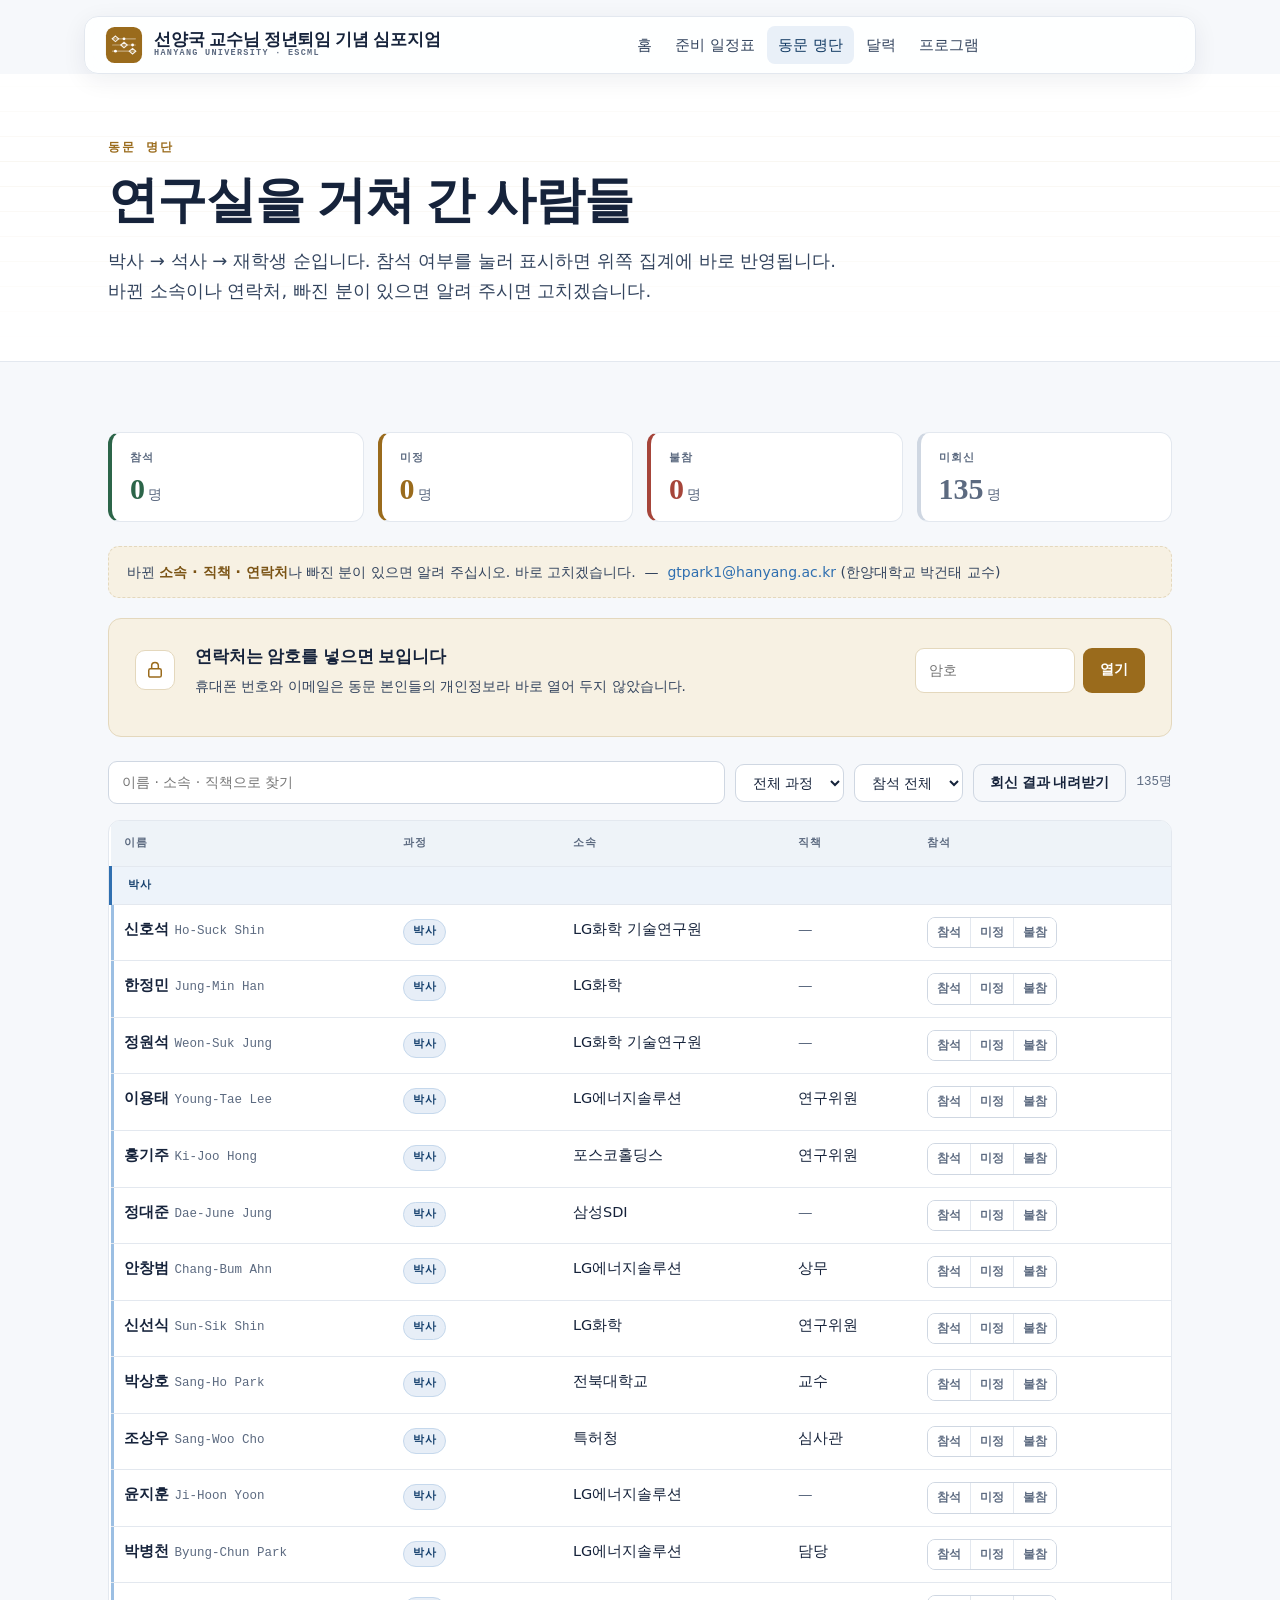
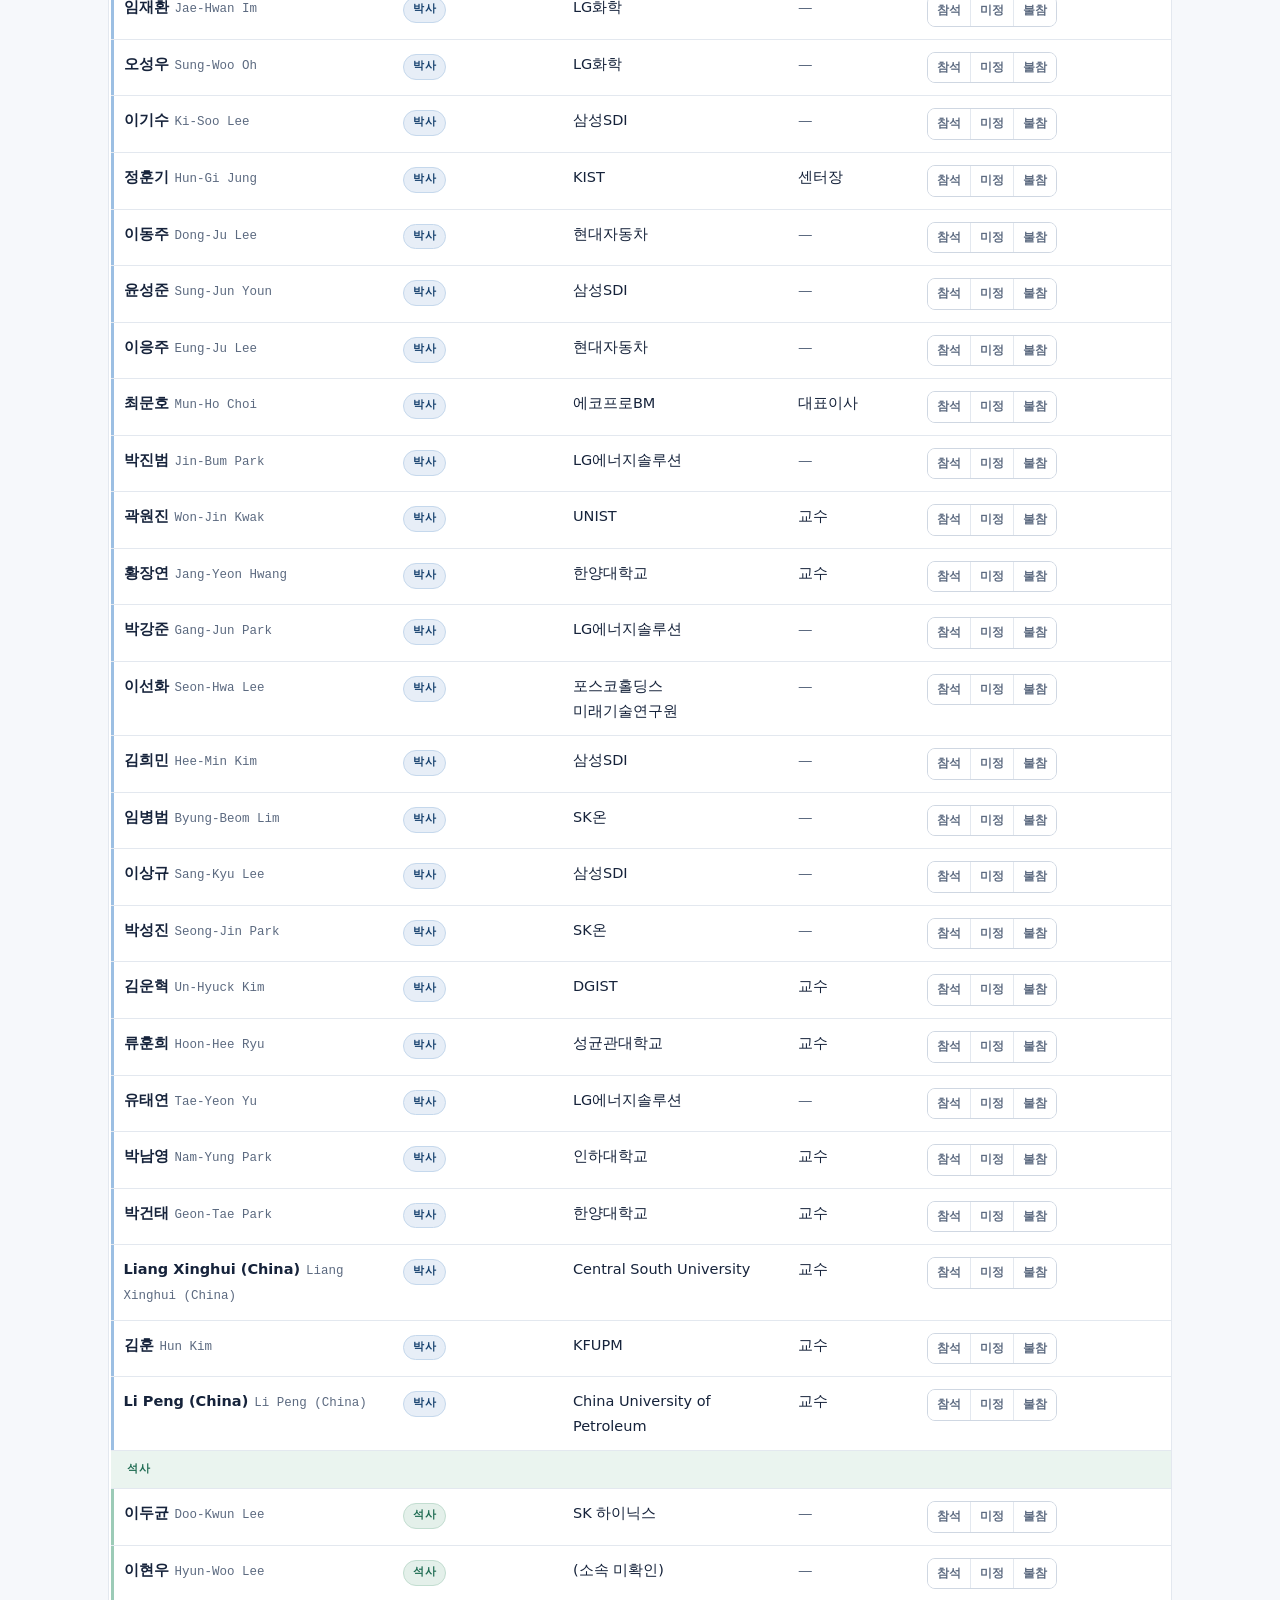
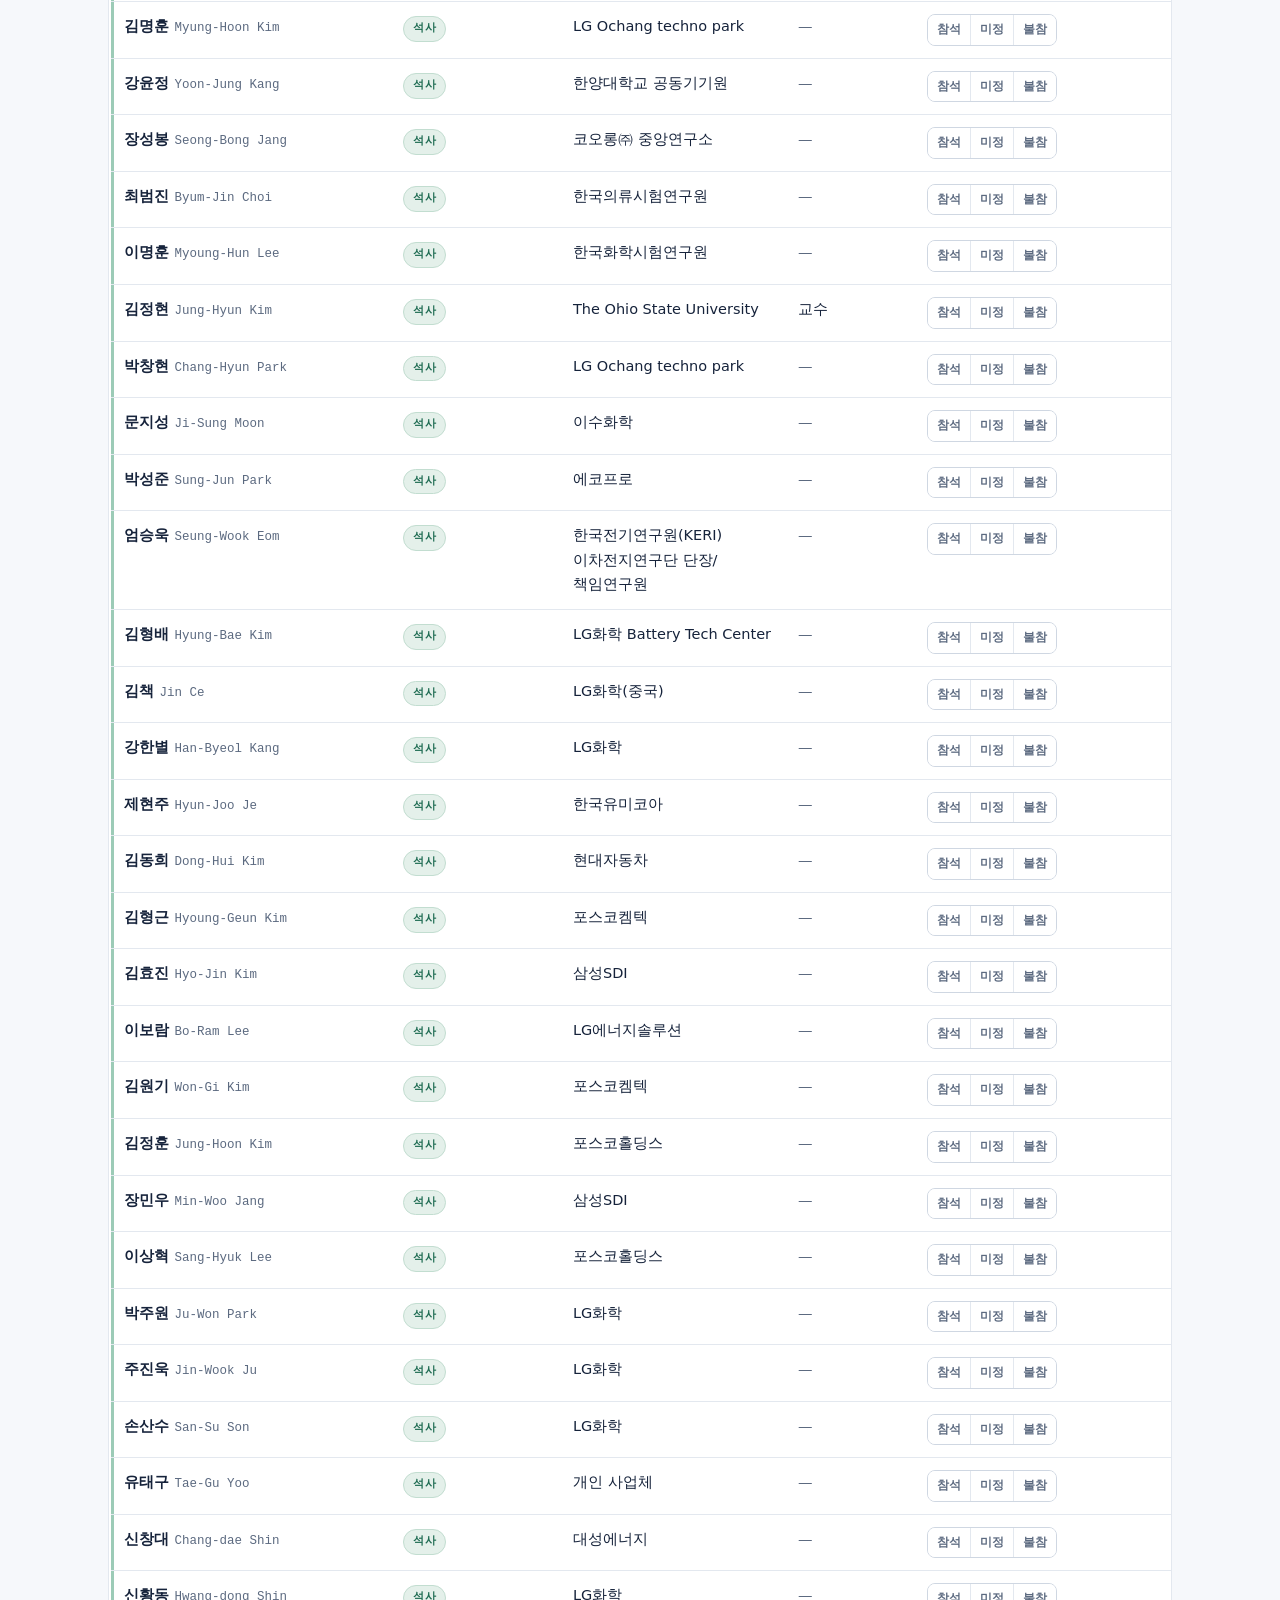
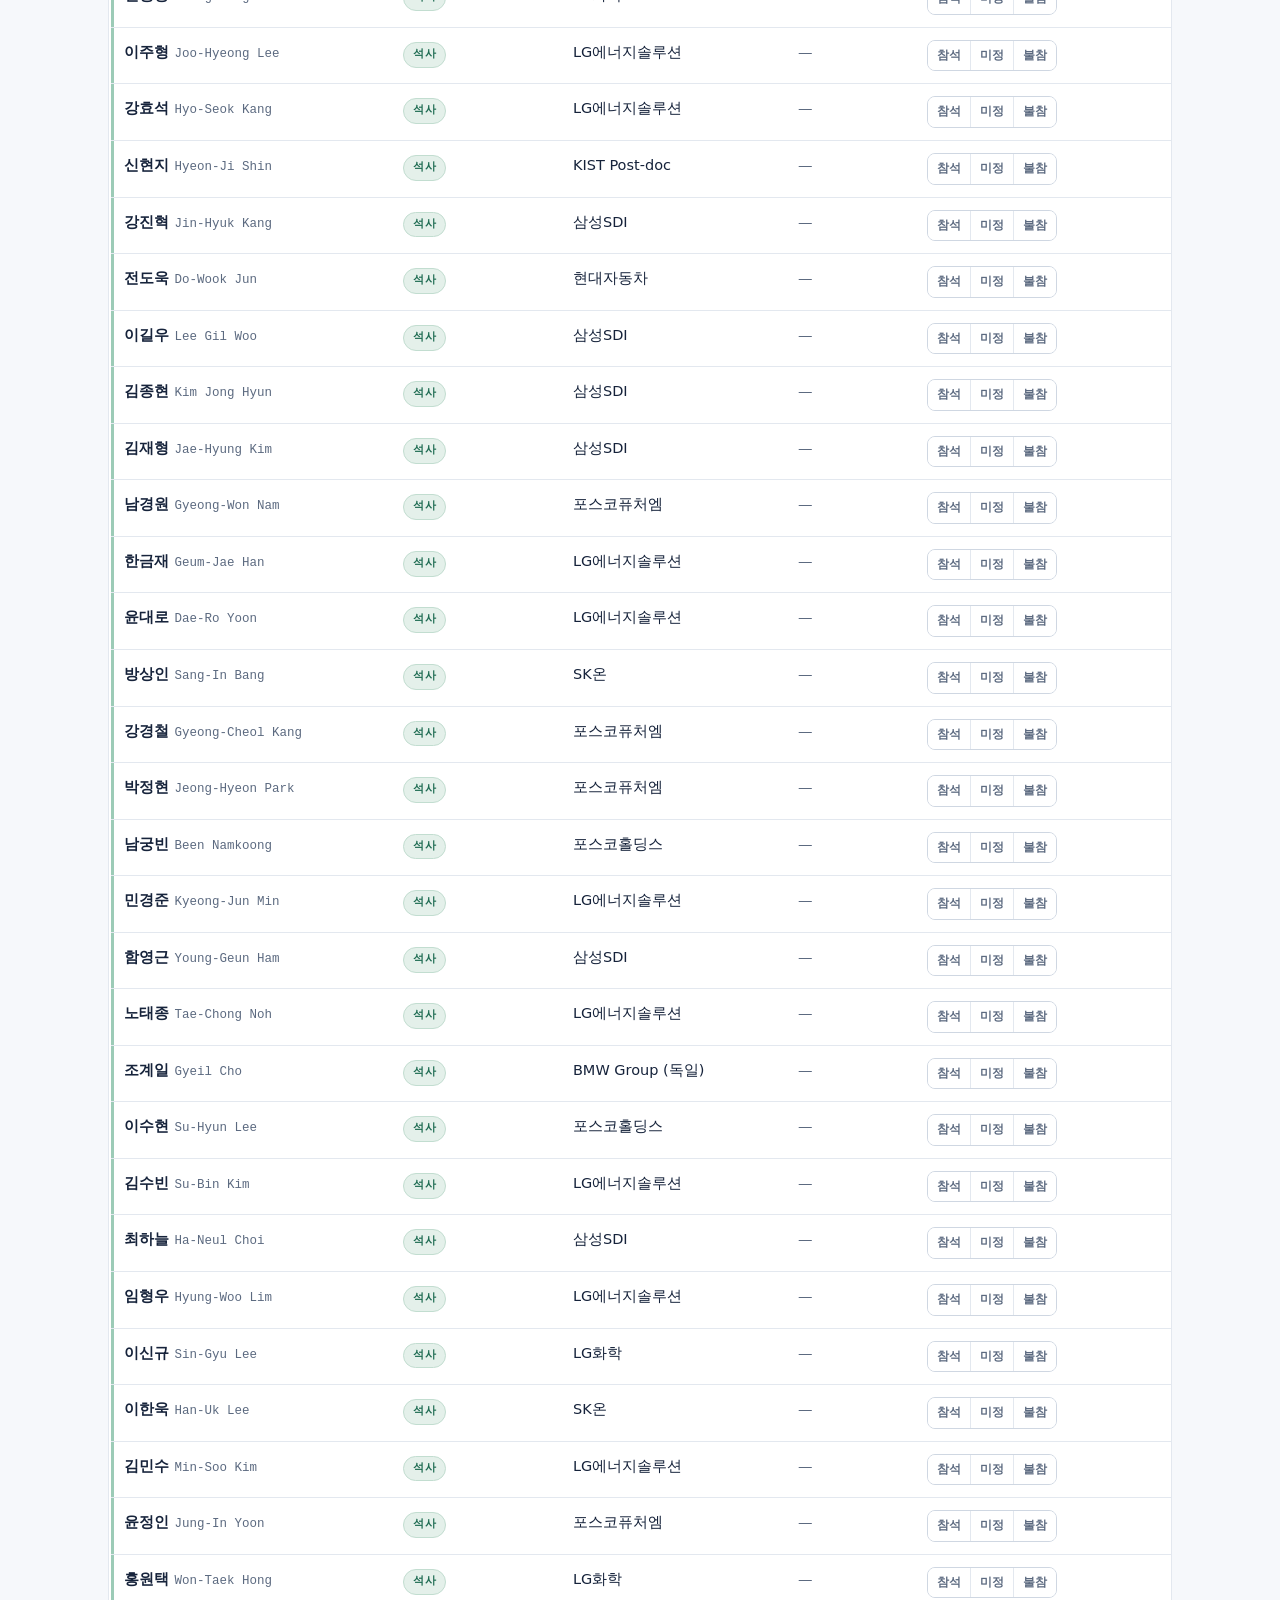
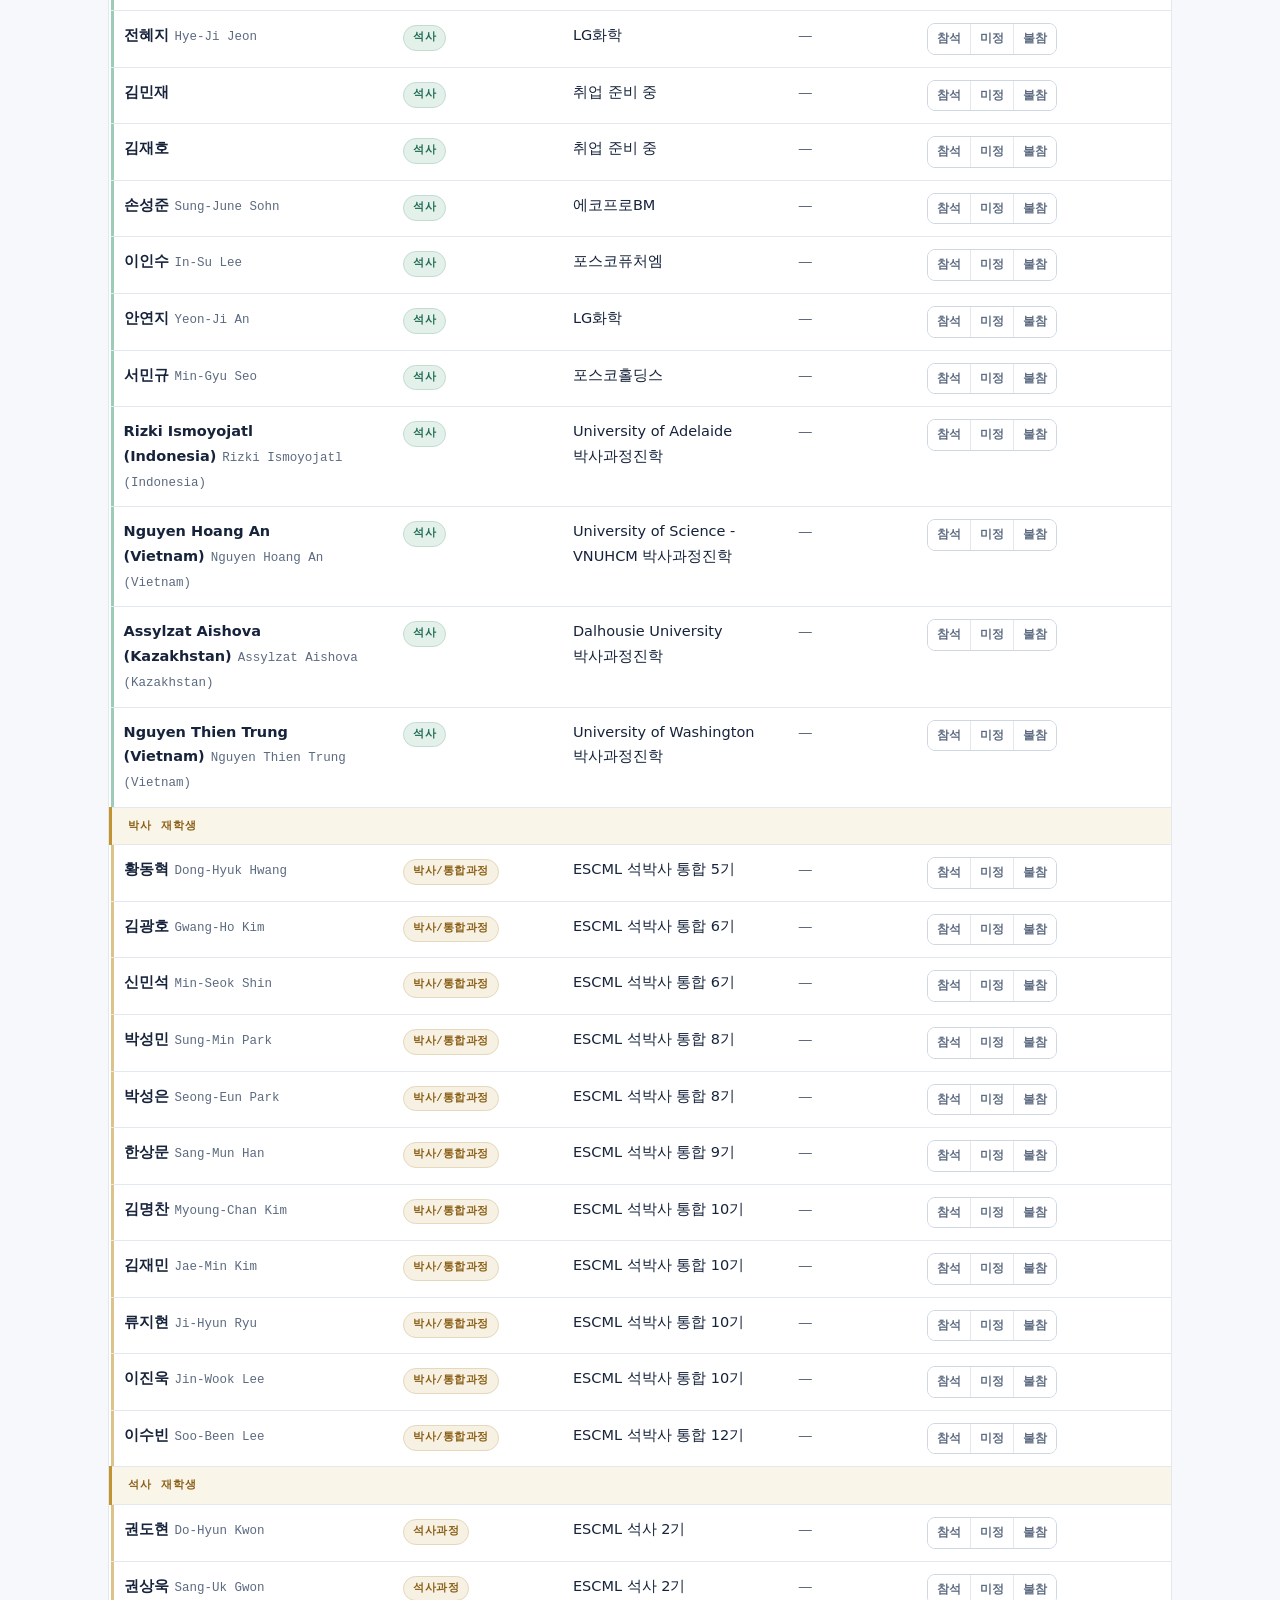
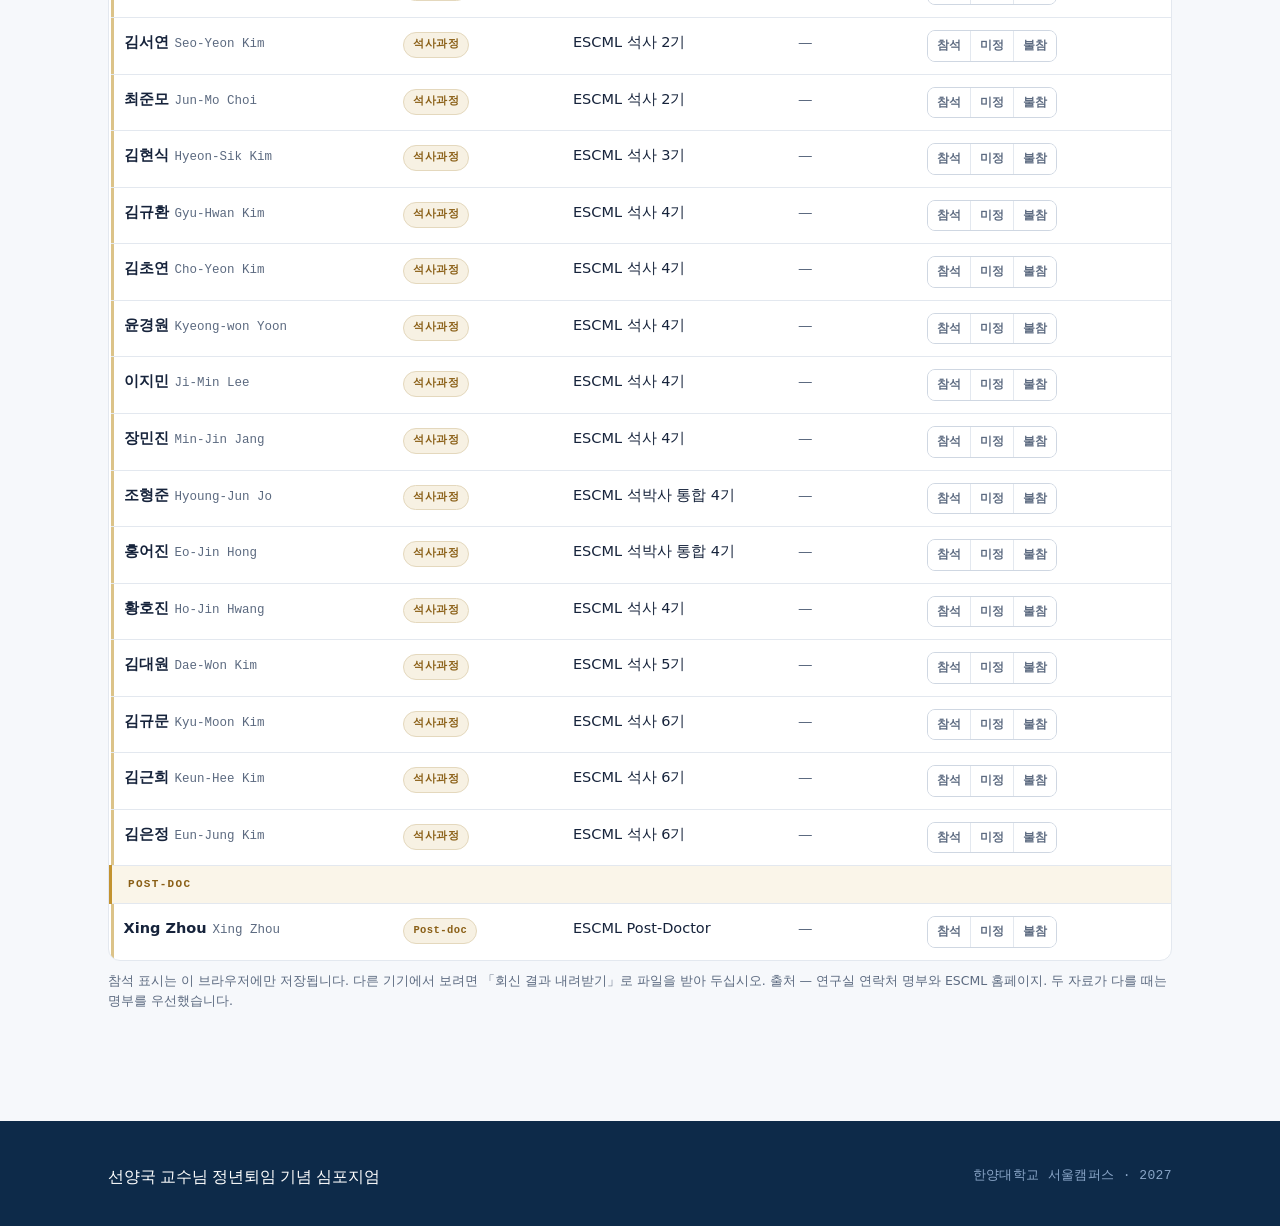
==== commit a0c85d42: "Make the tables readable on a phone; passcode 1017 Below 760px every table turns into one card per r" ====
--- a/alumni.html
+++ b/alumni.html
@@ -6,7 +6,7 @@
 <title>동문 명단 — 선양국 교수님 정년퇴임 기념 심포지엄</title>
 <meta name="robots" content="noindex, nofollow">
 <link rel="stylesheet" href="base.css?v=1">
-<link rel="stylesheet" href="styles.css?v=5">
+<link rel="stylesheet" href="styles.css?v=6">
 </head>
 <body data-page="alumni">
 <div id="site-header"></div>
@@ -70,12 +70,12 @@
 
 </main>
 <div id="site-footer"></div>
-<script defer src="data.js?v=5"></script>
-<script defer src="app.js?v=5"></script>
+<script defer src="data.js?v=6"></script>
+<script defer src="app.js?v=6"></script>
 <script>
 window.addEventListener('DOMContentLoaded', function () {
   // 주의 — 화면을 가리는 장치일 뿐 실제 보안이 아닙니다.
-  var PASSCODE = '1749';
+  var PASSCODE = '1017';
   var KEY = 'escml_att';
 
   var D = window.SYM, el = window.SYMUI.el;
@@ -142,14 +142,14 @@
         }, [o[1]]));
       });
       tb.appendChild(el('tr', { class: 'r-' + R.k }, [
-        el('td', {}, [el('span', { class: 'nm' }, [p.name]), p.en ? el('span', { class: 'en' }, [p.en]) : null]),
-        el('td', {}, [el('span', { class: 'rk rk-' + R.k }, [p.deg || R.n])]),
-        el('td', { class: p.org ? '' : 'muted' }, [p.org || '미확인']),
-        el('td', { class: p.title ? '' : 'muted' }, [p.title || '']),
-        el('td', { class: 'syct ct-col' + (ct.tel ? '' : ' muted') }, [ct.tel || (open ? '—' : '')]),
-        el('td', { class: 'syct ct-col' + (ct.mail ? '' : ' muted') },
+        el('td', { class: 'c-name' }, [el('span', { class: 'nm' }, [p.name]), p.en ? el('span', { class: 'en' }, [p.en]) : null]),
+        el('td', { 'data-l': '과정' }, [el('span', { class: 'rk rk-' + R.k }, [p.deg || R.n])]),
+        el('td', { 'data-l': '소속', class: p.org ? '' : 'muted' }, [p.org || '미확인']),
+        el('td', { 'data-l': '직책', class: p.title ? '' : 'muted' }, [p.title || '—']),
+        el('td', { 'data-l': '휴대폰', class: 'syct ct-col' + (ct.tel ? '' : ' muted') }, [ct.tel || (open ? '—' : '')]),
+        el('td', { 'data-l': '이메일', class: 'syct ct-col' + (ct.mail ? '' : ' muted') },
           [ct.mail ? el('a', { href: 'mailto:' + ct.mail }, [ct.mail]) : (open ? '—' : '')]),
-        el('td', {}, [seg])
+        el('td', { 'data-l': '참석', class: 'c-att' }, [seg])
       ]));
     });
     document.getElementById('cnt').textContent = n + '명';
@@ -162,7 +162,7 @@
     try { sessionStorage.setItem('sym_ct', '1'); } catch (_) {}
     if (window.SYM_CONTACT) { rows(); return; }
     var s = document.createElement('script');
-    s.src = 'contacts.js?v=5';
+    s.src = 'contacts.js?v=6';
     s.onload = function () {
       try { window.SYM_CONTACT = JSON.parse(decodeURIComponent(escape(atob(window.SYM_CT_B64)))); }
       catch (_) { window.SYM_CONTACT = {}; }
--- a/styles.css
+++ b/styles.css
@@ -311,3 +311,81 @@
 .ask b{color:var(--sym-deep)}
 :root[data-theme="dark"] .ask b{color:var(--sym)}
 @media (prefers-color-scheme:dark){:root:not([data-theme="light"]) .ask b{color:var(--sym)}}
+
+
+/* ============================================================
+   좁은 화면 — 표를 카드로 바꾼다
+   가로로 밀어서 봐야 하는 표는 휴대폰에서 사실상 못 읽는다.
+   ============================================================ */
+@media (max-width:760px){
+  body{font-size:15.5px}
+  .page-head-in{padding-block:40px 32px}
+  .page-head h1{font-size:clamp(25px,7.4vw,32px);letter-spacing:-.015em}
+  .page-head p{font-size:15px;margin-top:12px}
+  .section{padding:40px 0}
+  .wrap{padding:0 18px}
+  .subhead{margin:32px 0 16px}
+
+  .shero-in{padding-block:40px 36px;gap:26px}
+  .shero .lede{font-size:16px}
+  .band .b{padding:18px 14px}
+  .band .n{font-size:22px}
+
+  /* 표 → 카드 */
+  .tbl-wrap{overflow:visible;border:none;background:none;border-radius:0}
+  table.t{min-width:0;width:100%;display:block;font-size:14px}
+  table.t thead{display:none}
+  table.t tbody{display:block}
+  table.t tr{display:block;border:1px solid var(--line);border-radius:12px;background:var(--paper);
+    padding:13px 15px;margin-bottom:10px}
+  table.t tr:hover,table.t tbody tr:hover{background:var(--paper)}
+  table.t td{display:flex;gap:10px;align-items:flex-start;border:none;padding:4px 0;
+    font-size:14px;line-height:1.55}
+  table.t tr:last-child td{border:none}
+  table.t td::before{content:attr(data-l);flex:0 0 68px;font-family:var(--mono);font-size:10.5px;
+    letter-spacing:.06em;color:var(--muted);font-weight:700;padding-top:3px}
+  table.t td:not([data-l]){display:block}
+  table.t td:not([data-l])::before{content:none}
+  table.t td.c-name{display:block;padding:0 0 8px;border-bottom:1px solid var(--line);margin-bottom:8px}
+  table.t td.c-name .nm{font-size:16.5px}
+  table.t td.c-name .en{display:block;margin:2px 0 0;font-size:11.5px}
+  table.t td.syct{font-size:13px;white-space:normal;word-break:break-all}
+  table.t td.c-att{padding-top:10px}
+  table.t td.ckcell{align-items:center}
+  table.t td.ckcell::before{padding-top:0}
+
+  /* 구간 머리줄 */
+  table.t tr.grp{padding:8px 14px;margin:18px 0 10px;border-radius:8px}
+  table.t tr.grp td{display:block;padding:0;font-size:11.5px}
+  table.t tr.grp td::before{content:none}
+  table.t tr.g-phd,table.t tr.g-ms,table.t tr.g-cur,table.t tr.grp.g-off{border-left-width:4px}
+  table.t tr.g-phd{background:#edf3fa;border-color:#bcd4ec}
+  table.t tr.g-ms{background:#eaf4ef;border-color:#bcdccd}
+  table.t tr.g-cur{background:#faf5e9;border-color:#e4d8bd}
+  table.t tr.g-phd td,table.t tr.g-ms td,table.t tr.g-cur td,table.t tr.grp.g-off td{background:none;border-left:none}
+  table.t tr.r-phd td:first-child,table.t tr.r-ms td:first-child,table.t tr.r-cur td:first-child{box-shadow:none}
+  table.t tr.r-phd{border-left:4px solid #9cbfe3}
+  table.t tr.r-ms{border-left:4px solid #9ccbb7}
+  table.t tr.r-cur{border-left:4px solid #dcc389}
+  table.t tr.off{opacity:.72}
+
+  .seg{width:100%}
+  .seg button{flex:1 1 0;padding:9px 0;font-size:13px}
+  .sum{grid-template-columns:repeat(2,1fr);gap:10px}
+  .sumcell{padding:13px 14px}
+  .sumcell .v{font-size:25px}
+  .toolbar .count{margin-left:0;flex-basis:100%}
+  .toolbar #exp{flex:1 1 auto}
+  .month{padding:14px 12px 16px}
+  .cal{gap:3px}
+  .cal .day{min-height:58px;padding:4px 3px 3px}
+  .sychip{font-size:8.5px;padding:1.5px 3px}
+  .cal .day .num{font-size:10.5px}
+  .picker-hd{padding:12px 15px}
+  .pkrow{padding:10px 15px;flex-wrap:wrap}
+  .pkrow .dt{flex-basis:100%;padding-left:36px}
+  .ask{padding:13px 15px;font-size:13.5px}
+  .idea{padding:18px 18px}
+  .idea .no{font-size:24px;right:16px;top:13px}
+  .step p,.step .note{font-size:14px}
+}
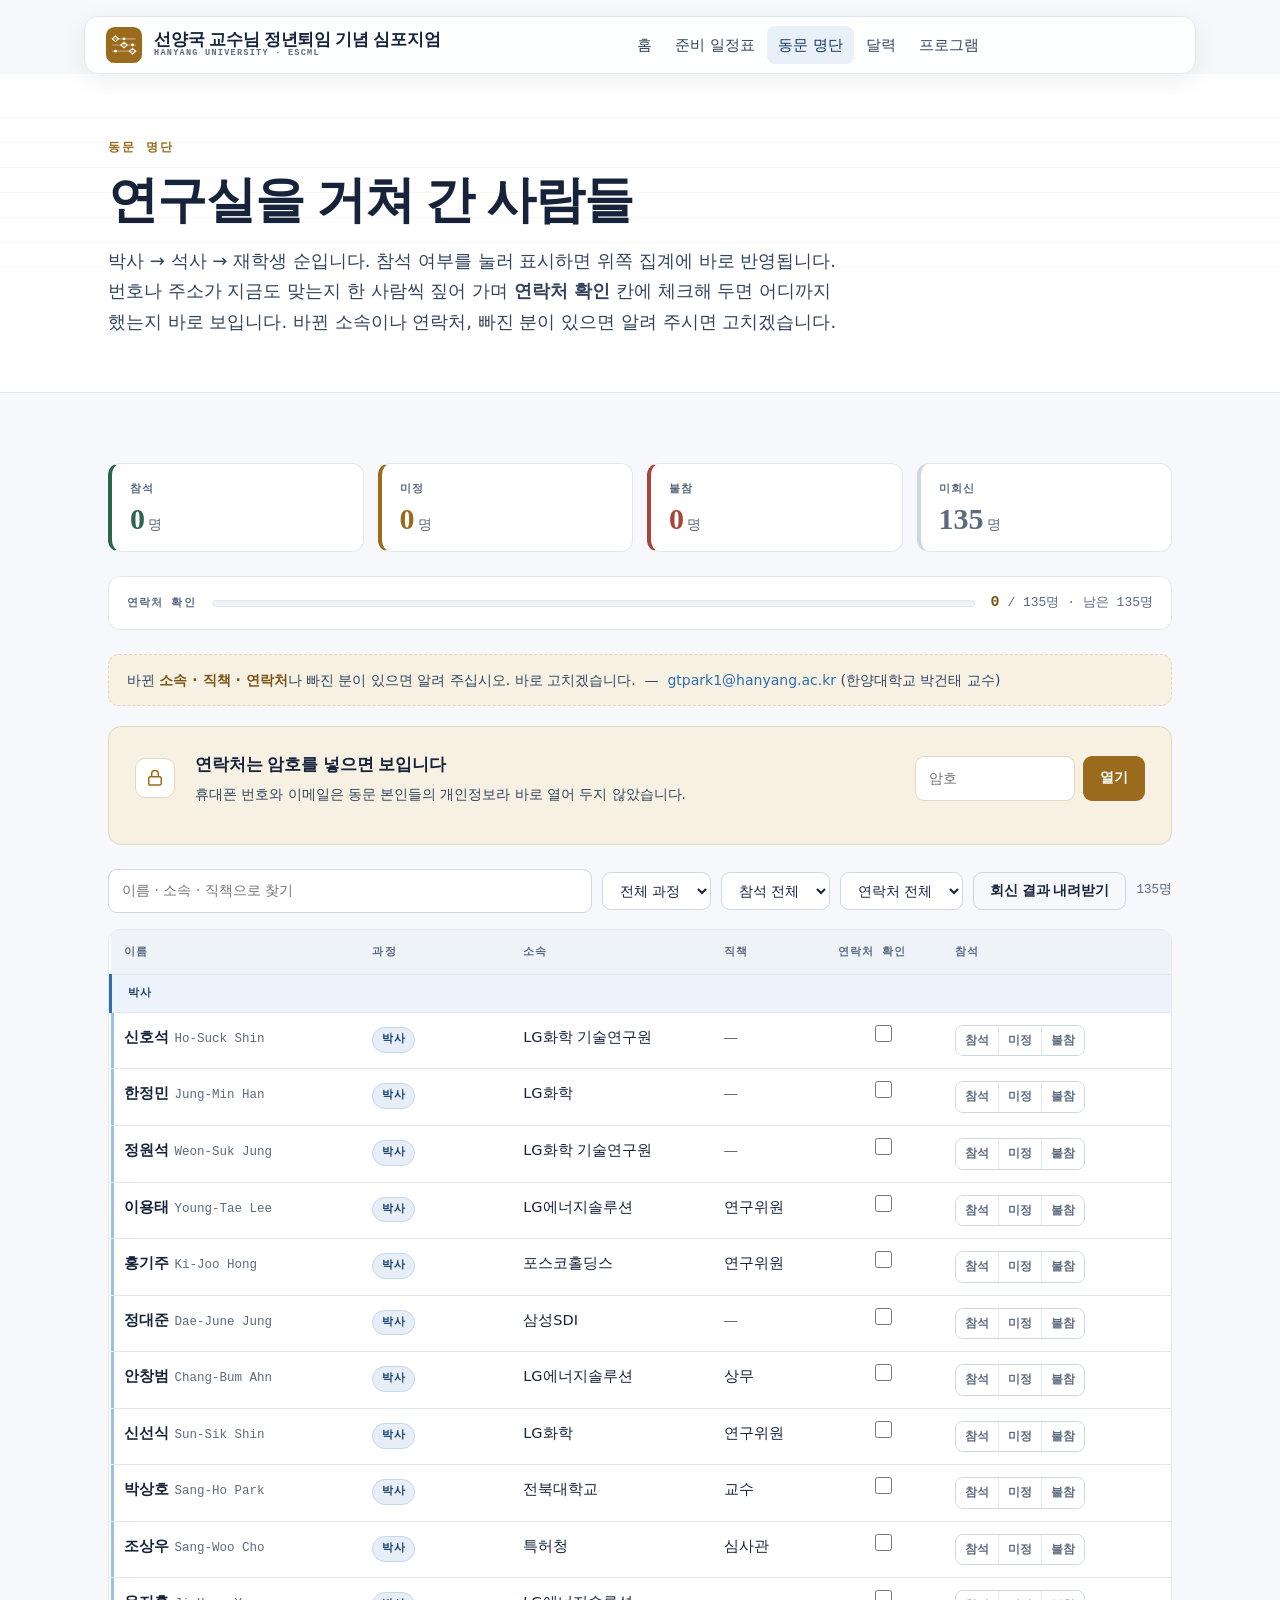
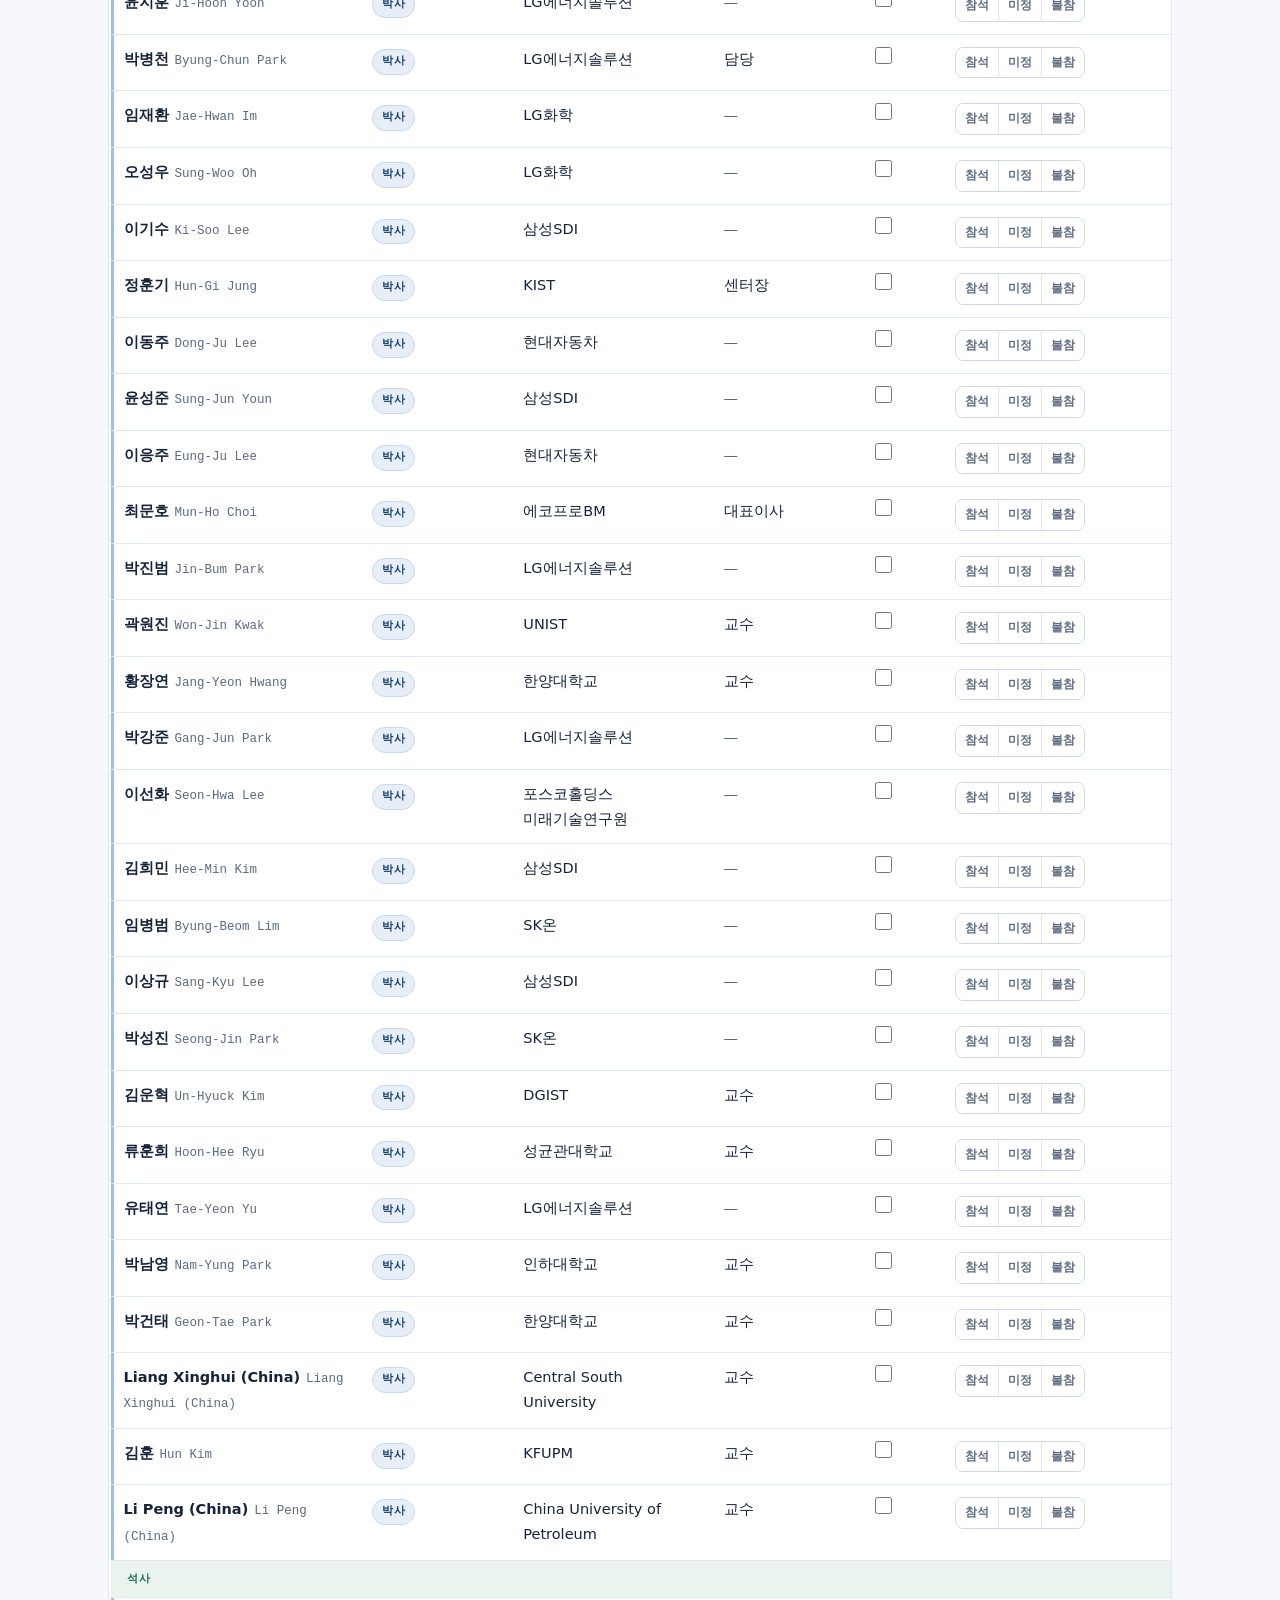
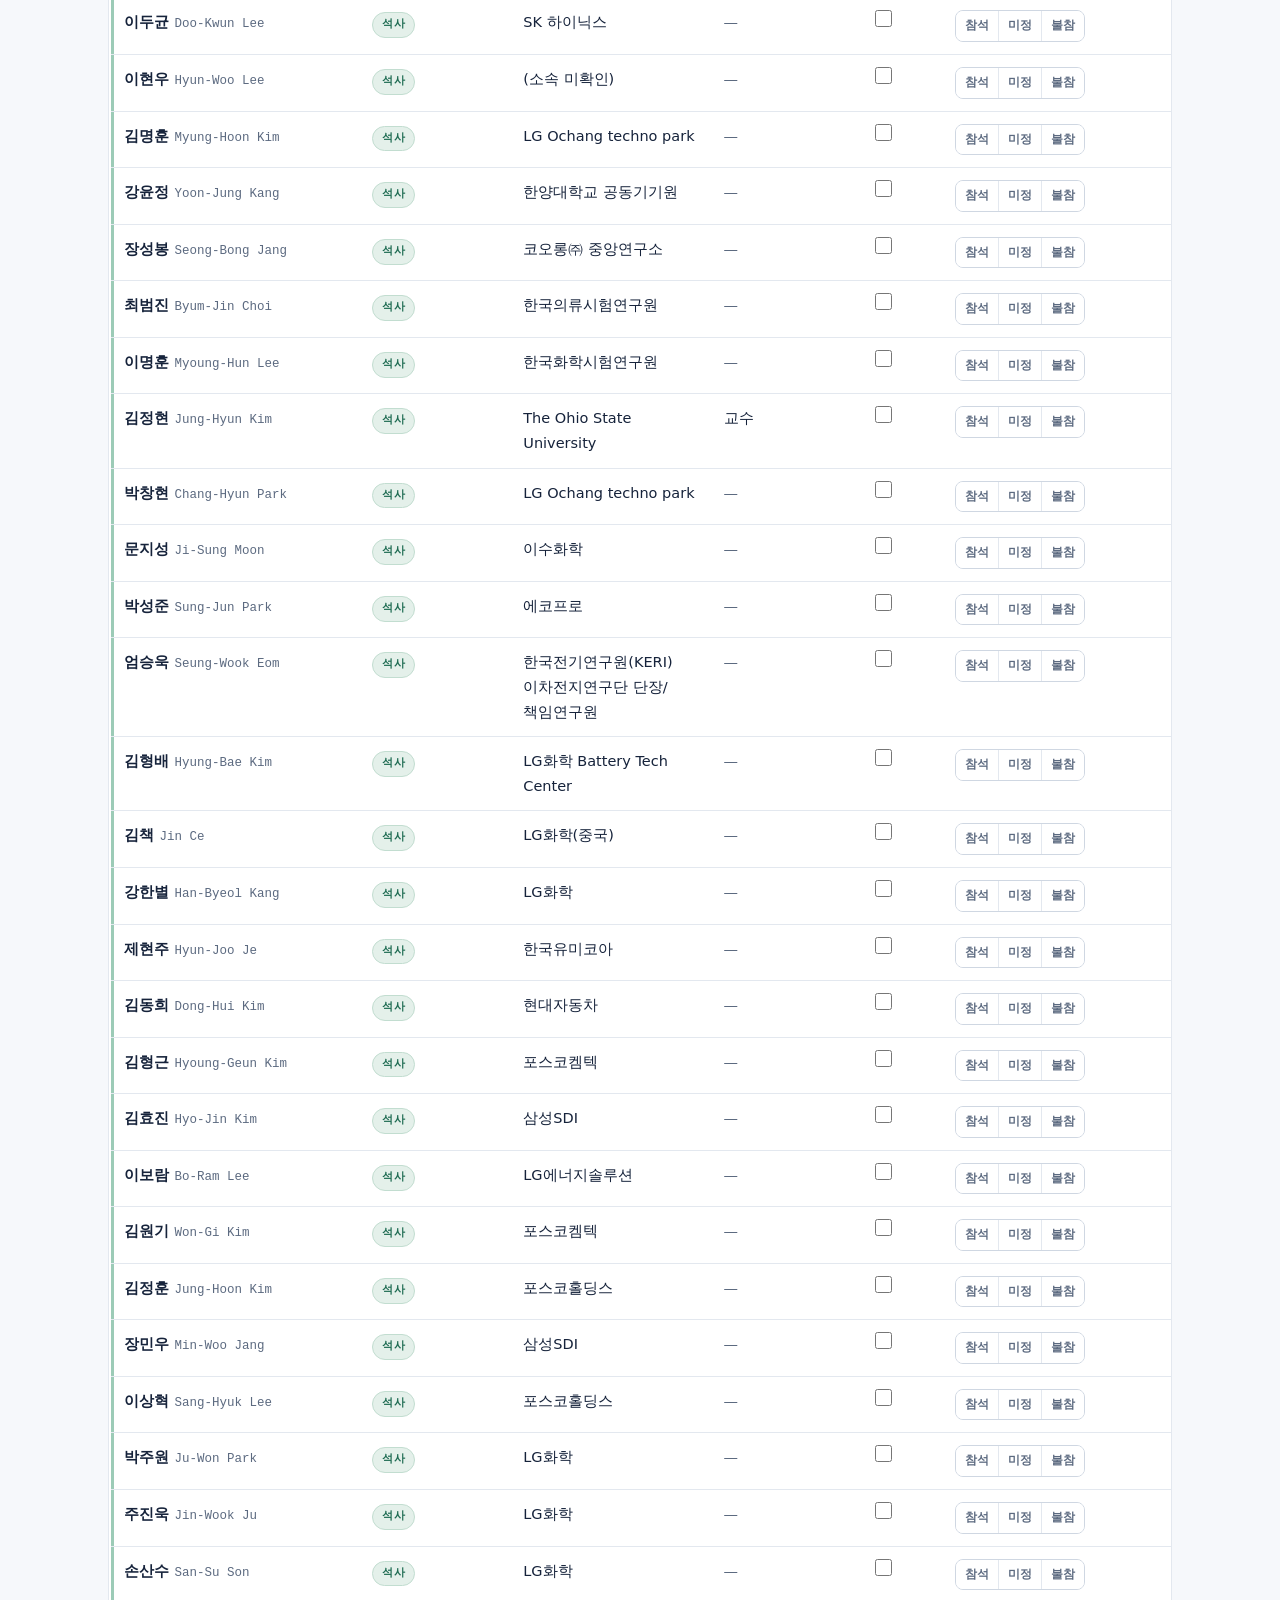
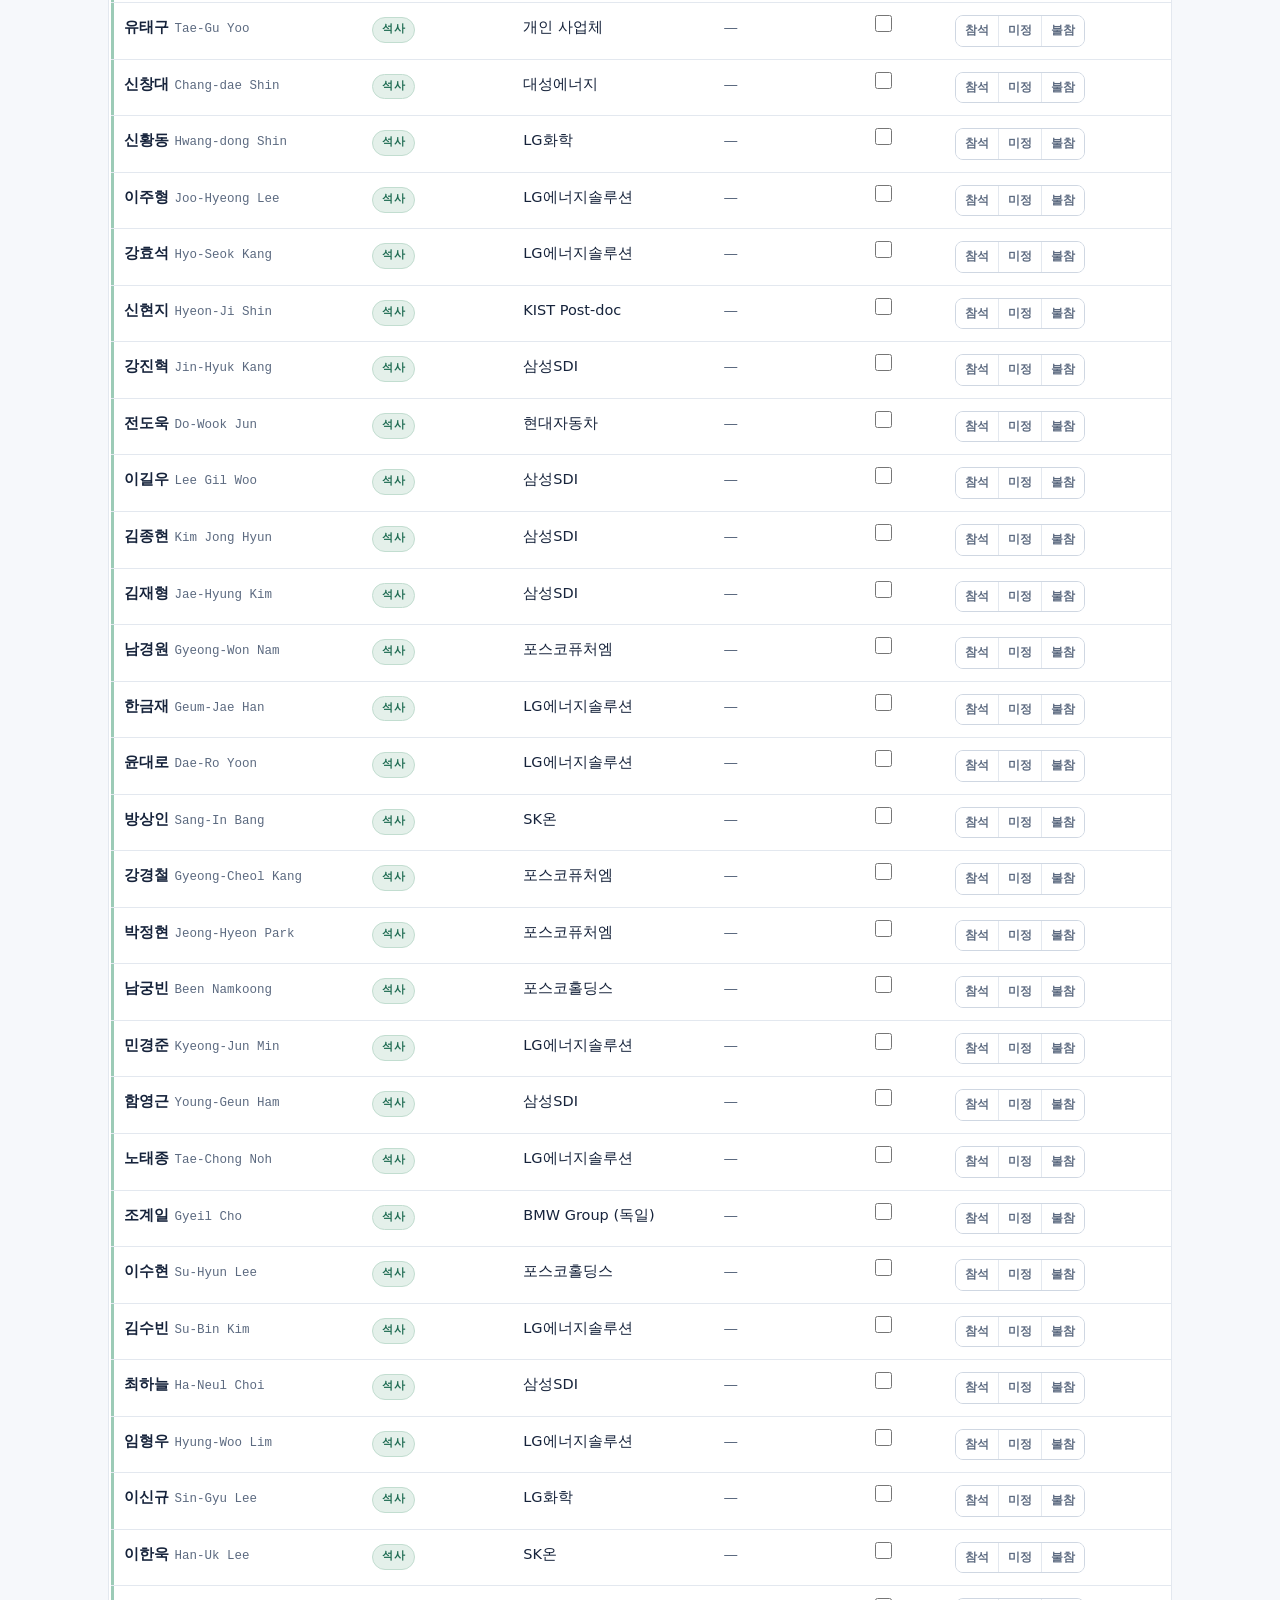
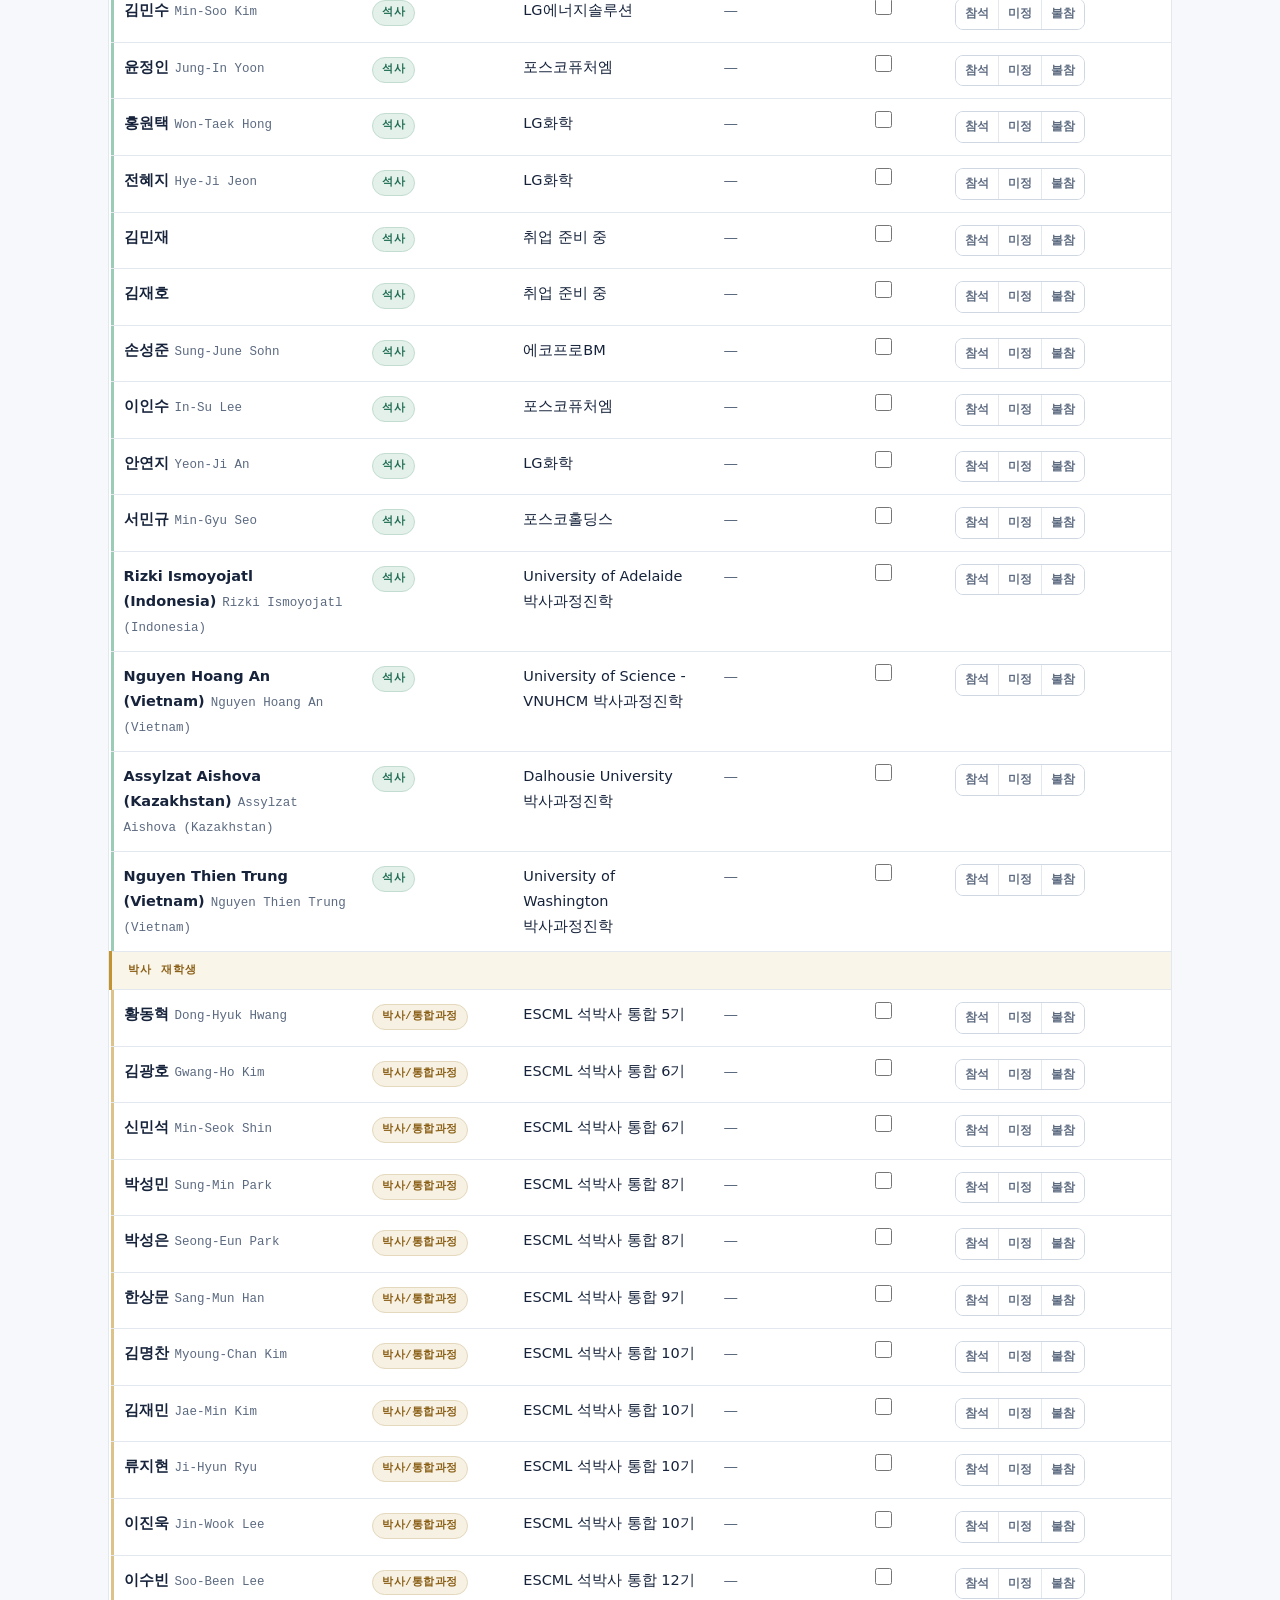
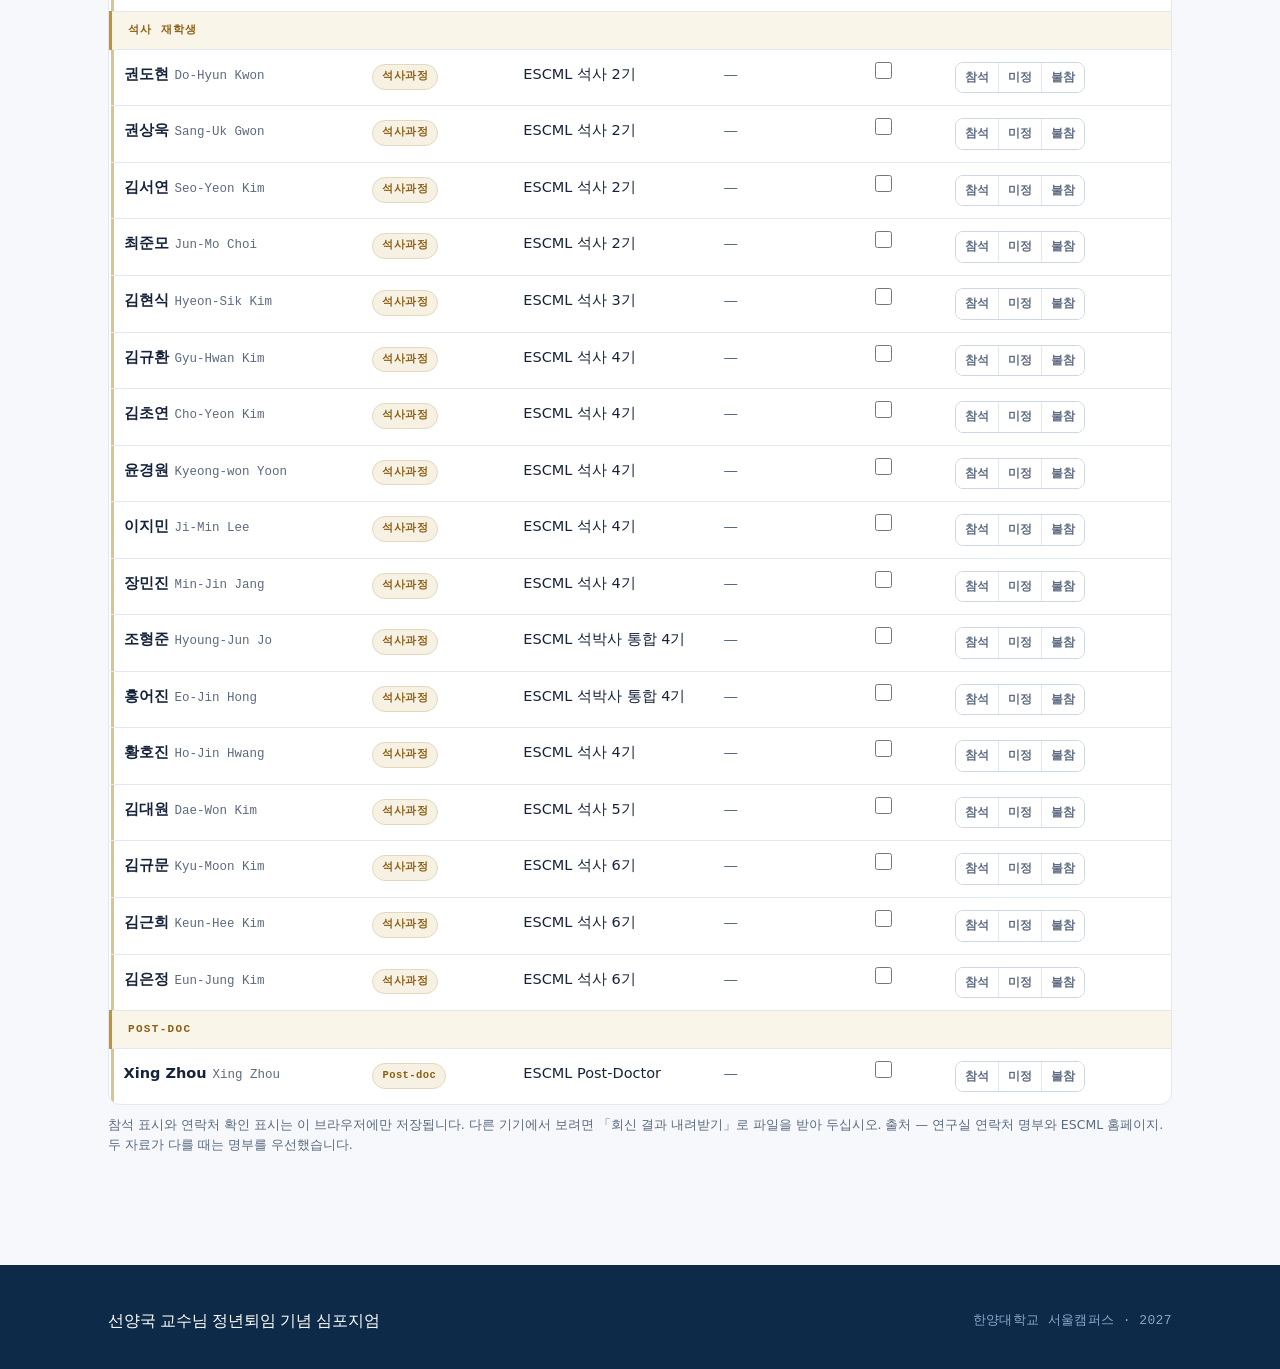
==== commit b2d8e5cf: "Add a contact-verified checkbox to the alumni roster Phone numbers and addresses in the roster are o" ====
--- a/alumni.html
+++ b/alumni.html
@@ -6,7 +6,7 @@
 <title>동문 명단 — 선양국 교수님 정년퇴임 기념 심포지엄</title>
 <meta name="robots" content="noindex, nofollow">
 <link rel="stylesheet" href="base.css?v=1">
-<link rel="stylesheet" href="styles.css?v=6">
+<link rel="stylesheet" href="styles.css?v=9">
 </head>
 <body data-page="alumni">
 <div id="site-header"></div>
@@ -16,12 +16,15 @@
   <div class="eyebrow">동문 명단</div>
   <h1>연구실을 거쳐 간 사람들</h1>
   <p>박사 → 석사 → 재학생 순입니다. 참석 여부를 눌러 표시하면 위쪽 집계에 바로 반영됩니다.
-     바뀐 소속이나 연락처, 빠진 분이 있으면 알려 주시면 고치겠습니다.</p>
+     번호나 주소가 지금도 맞는지 한 사람씩 짚어 가며 <b>연락처 확인</b> 칸에 체크해 두면
+     어디까지 했는지 바로 보입니다. 바뀐 소속이나 연락처, 빠진 분이 있으면 알려 주시면 고치겠습니다.</p>
 </div></div>
 
 <section class="section"><div class="wrap">
 
   <div class="sum" id="sum"></div>
+
+  <div class="ckbar" id="ckbar"></div>
 
   <div class="ask reveal">
     바뀐 <b>소속 · 직책 · 연락처</b>나 빠진 분이 있으면 알려 주십시오. 바로 고치겠습니다.
@@ -49,6 +52,9 @@
     <select id="f-att" aria-label="참석 여부">
       <option value="">참석 전체</option><option value="y">참석</option><option value="m">미정</option><option value="n">불참</option><option value="-">미회신</option>
     </select>
+    <select id="f-ck" aria-label="연락처 확인 여부">
+      <option value="">연락처 전체</option><option value="y">확인함</option><option value="n">확인 안 함</option>
+    </select>
     <button class="btn btn-ghost btn-sm" id="exp" type="button">회신 결과 내려받기</button>
     <span class="count" id="cnt"></span>
   </div>
@@ -58,25 +64,27 @@
       <thead><tr>
         <th style="width:136px">이름</th><th style="width:72px">과정</th><th style="width:150px">소속</th><th style="width:92px">직책</th>
         <th class="ct-col" style="width:124px">휴대폰</th><th class="ct-col">이메일</th>
+        <th style="width:92px">연락처 확인</th>
         <th style="width:184px">참석</th>
       </tr></thead>
       <tbody id="rows"></tbody>
     </table>
   </div>
-  <p class="srcnote reveal">참석 표시는 이 브라우저에만 저장됩니다. 다른 기기에서 보려면 「회신 결과 내려받기」로 파일을 받아 두십시오.
+  <p class="srcnote reveal">참석 표시와 연락처 확인 표시는 이 브라우저에만 저장됩니다. 다른 기기에서 보려면 「회신 결과 내려받기」로 파일을 받아 두십시오.
     출처 — 연구실 연락처 명부와 ESCML 홈페이지. 두 자료가 다를 때는 명부를 우선했습니다.</p>
 
 </div></section>
 
 </main>
 <div id="site-footer"></div>
-<script defer src="data.js?v=6"></script>
-<script defer src="app.js?v=6"></script>
+<script defer src="data.js?v=9"></script>
+<script defer src="app.js?v=9"></script>
 <script>
 window.addEventListener('DOMContentLoaded', function () {
   // 주의 — 화면을 가리는 장치일 뿐 실제 보안이 아닙니다.
   var PASSCODE = '1017';
   var KEY = 'escml_att';
+  var CKEY = 'escml_ctok';   // 연락처를 직접 확인한 사람
 
   var D = window.SYM, el = window.SYMUI.el;
   if (!D) return;
@@ -85,11 +93,15 @@
   function gkey(p) { return p.rank === 2 ? '2-' + (p.sub || 0) : String(p.rank); }
   function gname(p) { return p.rank === 2 ? SUB[p.sub || 0] : RANK[p.rank].n; }
   var ATT = [['y', '참석'], ['m', '미정'], ['n', '불참']];
-  var open = false, q = '', rank = '', att = '';
+  var open = false, q = '', rank = '', att = '', ckf = '';
 
   var S = {};
   try { S = JSON.parse(localStorage.getItem(KEY) || '{}'); } catch (_) { S = {}; }
   function save() { try { localStorage.setItem(KEY, JSON.stringify(S)); } catch (_) {} }
+
+  var C = {};
+  try { C = JSON.parse(localStorage.getItem(CKEY) || '{}'); } catch (_) { C = {}; }
+  function csave() { try { localStorage.setItem(CKEY, JSON.stringify(C)); } catch (_) {} }
 
   function summary() {
     var c = { y: 0, m: 0, n: 0 };
@@ -105,6 +117,20 @@
     });
   }
 
+  function ckbar() {
+    var n = 0;
+    D.people.forEach(function (p) { if (C[p.id]) n++; });
+    var tot = D.people.length;
+    var pc = tot ? Math.round(n * 100 / tot) : 0;
+    var box = document.getElementById('ckbar');
+    box.innerHTML = '';
+    box.appendChild(el('div', { class: 'k' }, ['연락처 확인']));
+    box.appendChild(el('div', { class: 'track' }, [el('div', { class: 'fill', style: 'width:' + pc + '%' })]));
+    box.appendChild(el('div', { class: 'n' }, [
+      el('b', {}, [String(n)]), ' / ' + tot + '명  ·  남은 ' + (tot - n) + '명'
+    ]));
+  }
+
   function ctCols(on) {
     document.querySelectorAll('.ct-col').forEach(function (n) { n.style.display = on ? '' : 'none'; });
   }
@@ -115,6 +141,7 @@
     var list = D.people.filter(function (p) {
       if (rank !== '' && String(p.rank) !== rank) return false;
       if (att) { var a = S[p.id] || '-'; if (a !== att) return false; }
+      if (ckf) { if ((C[p.id] ? 'y' : 'n') !== ckf) return false; }
       if (!q) return true;
       return (p.name + ' ' + (p.en || '') + ' ' + (p.org || '') + ' ' + (p.title || ''))
         .toLowerCase().indexOf(q.toLowerCase()) >= 0;
@@ -125,7 +152,7 @@
       var gk = gkey(p);
       if (gk !== last) {
         last = gk;
-        tb.appendChild(el('tr', { class: 'grp g-' + R.k }, [el('td', { colspan: '7' }, [gname(p)])]));
+        tb.appendChild(el('tr', { class: 'grp g-' + R.k }, [el('td', { colspan: '8' }, [gname(p)])]));
       }
       n++;
       var ct = (open && window.SYM_CONTACT) ? (window.SYM_CONTACT[p.id] || {}) : {};
@@ -141,16 +168,33 @@
           }
         }, [o[1]]));
       });
-      tb.appendChild(el('tr', { class: 'r-' + R.k }, [
+      var box = el('input', {
+        type: 'checkbox', class: 'calbox',
+        'aria-label': p.name + ' 연락처 확인함'
+      });
+      box.checked = !!C[p.id];
+      box.addEventListener('change', function () {
+        if (box.checked) C[p.id] = 1; else delete C[p.id];
+        csave(); ckbar();
+        tr.classList.toggle('ckd', box.checked);
+        if (ckf) rows();            // 확인 여부로 거르는 중이면 목록을 다시 그린다
+      });
+
+      var tr = el('tr', { class: 'r-' + R.k + (C[p.id] ? ' ckd' : '') }, [
         el('td', { class: 'c-name' }, [el('span', { class: 'nm' }, [p.name]), p.en ? el('span', { class: 'en' }, [p.en]) : null]),
         el('td', { 'data-l': '과정' }, [el('span', { class: 'rk rk-' + R.k }, [p.deg || R.n])]),
         el('td', { 'data-l': '소속', class: p.org ? '' : 'muted' }, [p.org || '미확인']),
-        el('td', { 'data-l': '직책', class: p.title ? '' : 'muted' }, [p.title || '—']),
-        el('td', { 'data-l': '휴대폰', class: 'syct ct-col' + (ct.tel ? '' : ' muted') }, [ct.tel || (open ? '—' : '')]),
-        el('td', { 'data-l': '이메일', class: 'syct ct-col' + (ct.mail ? '' : ' muted') },
+        el('td', { 'data-l': '직책', 'data-empty': p.title ? null : '1',
+          class: p.title ? '' : 'muted' }, [p.title || '—']),
+        el('td', { 'data-l': '휴대폰', 'data-empty': ct.tel ? null : '1',
+          class: 'syct ct-col' + (ct.tel ? '' : ' muted') }, [ct.tel || (open ? '—' : '')]),
+        el('td', { 'data-l': '이메일', 'data-empty': ct.mail ? null : '1',
+          class: 'syct ct-col' + (ct.mail ? '' : ' muted') },
           [ct.mail ? el('a', { href: 'mailto:' + ct.mail }, [ct.mail]) : (open ? '—' : '')]),
+        el('td', { 'data-l': '확인', class: 'ckcell' }, [box]),
         el('td', { 'data-l': '참석', class: 'c-att' }, [seg])
-      ]));
+      ]);
+      tb.appendChild(tr);
     });
     document.getElementById('cnt').textContent = n + '명';
     ctCols(open);
@@ -162,7 +206,7 @@
     try { sessionStorage.setItem('sym_ct', '1'); } catch (_) {}
     if (window.SYM_CONTACT) { rows(); return; }
     var s = document.createElement('script');
-    s.src = 'contacts.js?v=6';
+    s.src = 'contacts.js?v=9';
     s.onload = function () {
       try { window.SYM_CONTACT = JSON.parse(decodeURIComponent(escape(atob(window.SYM_CT_B64)))); }
       catch (_) { window.SYM_CONTACT = {}; }
@@ -181,13 +225,15 @@
   document.getElementById('q').addEventListener('input', function (e) { q = e.target.value; rows(); });
   document.getElementById('f-rank').addEventListener('change', function (e) { rank = e.target.value; rows(); });
   document.getElementById('f-att').addEventListener('change', function (e) { att = e.target.value; rows(); });
+  document.getElementById('f-ck').addEventListener('change', function (e) { ckf = e.target.value; rows(); });
 
   document.getElementById('exp').addEventListener('click', function () {
     var NM = { y: '참석', m: '미정', n: '불참' };
-    var out = ['이름,과정,소속,직책,참석여부'];
+    var out = ['이름,과정,소속,직책,참석여부,연락처확인'];
     D.people.forEach(function (p) {
       out.push(['"' + p.name + '"', '"' + (p.deg || '') + '"', '"' + (p.org || '') + '"',
-        '"' + (p.title || '') + '"', '"' + (NM[S[p.id]] || '미회신') + '"'].join(','));
+        '"' + (p.title || '') + '"', '"' + (NM[S[p.id]] || '미회신') + '"',
+        '"' + (C[p.id] ? '확인함' : '미확인') + '"'].join(','));
     });
     var blob = new Blob(['﻿' + out.join('\n')], { type: 'text/csv;charset=utf-8' });
     var a = document.createElement('a');
@@ -196,7 +242,7 @@
     a.click(); URL.revokeObjectURL(a.href);
   });
 
-  summary(); rows();
+  summary(); ckbar(); rows();
   try { if (sessionStorage.getItem('sym_ct') === '1') unlock(); } catch (_) {}
 });
 </script>
--- a/styles.css
+++ b/styles.css
@@ -227,6 +227,23 @@
 :root[data-theme="dark"] .sumcell.a-m .v{color:#dcb35c}
 :root[data-theme="dark"] .sumcell.a-n .v{color:#e79287}
 
+/* ---------- 연락처 확인 진행 ----------
+   오래된 번호·주소를 한 사람씩 짚어 가며 확인하는 작업이라
+   몇 명을 끝냈고 몇 명이 남았는지가 바로 보여야 한다. */
+.ckbar{display:flex;align-items:center;gap:16px;flex-wrap:wrap;border:1px solid var(--line);
+  border-radius:12px;background:var(--paper);padding:13px 18px;margin:0 0 24px}
+.ckbar .k{font-family:var(--mono);font-size:11px;letter-spacing:.11em;color:var(--muted);
+  font-weight:700;white-space:nowrap}
+.ckbar .track{flex:1 1 180px;min-width:120px;height:7px;border-radius:999px;
+  background:var(--wash);border:1px solid var(--line);overflow:hidden}
+.ckbar .fill{height:100%;background:var(--sym);border-radius:999px;transition:width .25s ease}
+.ckbar .n{font-family:var(--mono);font-size:13px;color:var(--muted);
+  font-variant-numeric:tabular-nums;white-space:nowrap}
+.ckbar .n b{font-size:15px;color:var(--sym-deep);font-weight:700}
+:root[data-theme="dark"] .ckbar .n b{color:var(--sym)}
+@media (prefers-color-scheme:dark){:root:not([data-theme="light"]) .ckbar .n b{color:var(--sym)}}
+table.t tr.ckd td.ckcell{background:var(--sym-soft)}
+
 /* ---------- 과정 구분 (박사 / 석사 / 재학생) ---------- */
 .rk{display:inline-block;font-family:var(--mono);font-size:10.5px;letter-spacing:.04em;font-weight:700;
   padding:3px 9px;border-radius:999px;white-space:nowrap;border:1px solid transparent}
@@ -389,3 +406,24 @@
   .idea .no{font-size:24px;right:16px;top:13px}
   .step p,.step .note{font-size:14px}
 }
+
+/* 목록·표처럼 화면보다 긴 영역은 등장 애니메이션을 걸지 않는다.
+   조건이 안 맞으면 통째로 안 보이는 사고가 난다. */
+.tbl-wrap.reveal,#orgs.reveal,#rows,.picker.reveal,.months.reveal,.ideas .idea,.steps .step{
+  opacity:1!important;transform:none!important}
+
+/* 휴대폰에서 카드 높이 줄이기 — 135장을 끝까지 내리는 수고를 덜기 위해 */
+@media (max-width:760px){
+  table.t tr{position:relative;padding:12px 14px}
+  /* 과정 배지는 이름 줄 오른쪽 위로 */
+  table.t td[data-l="과정"]{position:absolute;top:12px;right:14px;padding:0;display:block}
+  table.t td[data-l="과정"]::before{content:none}
+  table.t td.c-name{padding:0 64px 7px 0;margin-bottom:7px}
+  table.t td.c-name .nm{font-size:16px}
+  /* 값이 없는 칸은 아예 감춘다 */
+  table.t td[data-empty]{display:none}
+  table.t td{padding:3px 0}
+  table.t td.c-att{padding-top:8px}
+  .seg button{padding:8px 0}
+  table.t tr.grp{margin:16px 0 8px;padding:7px 13px}
+}
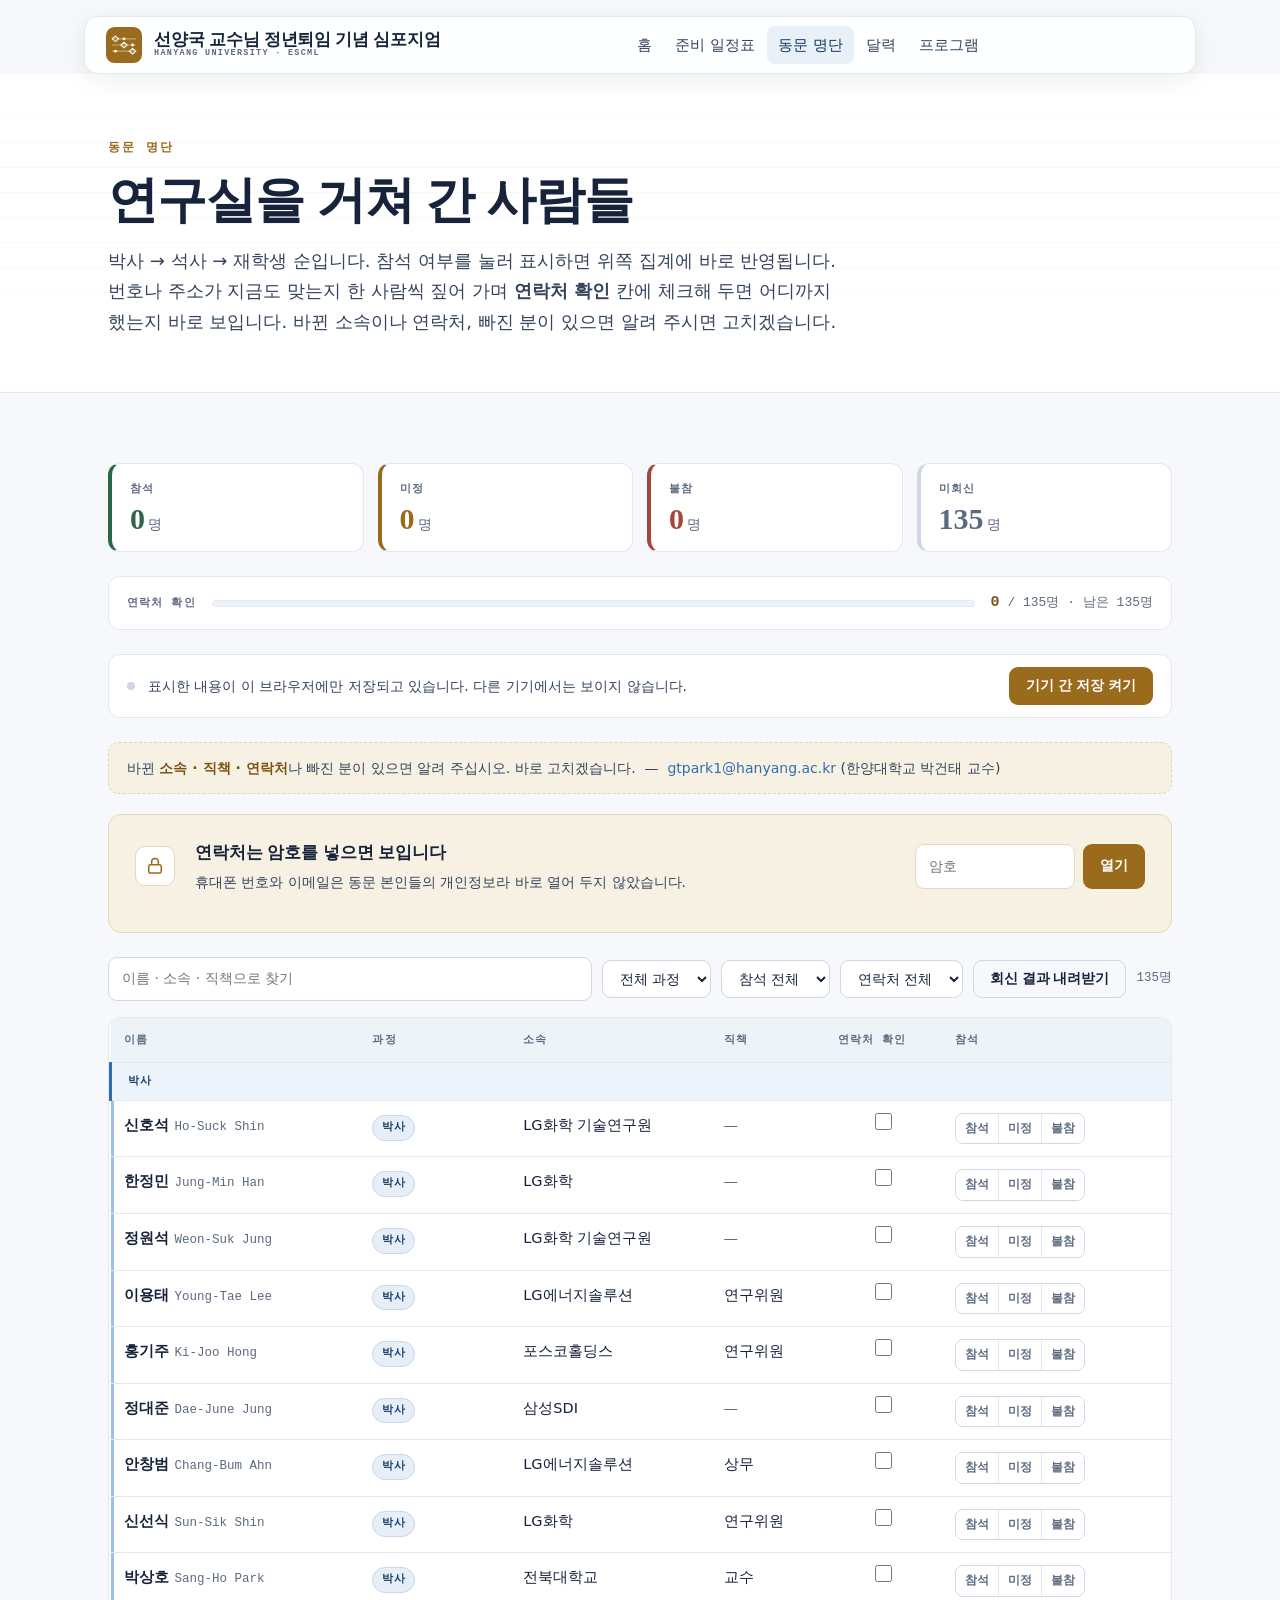
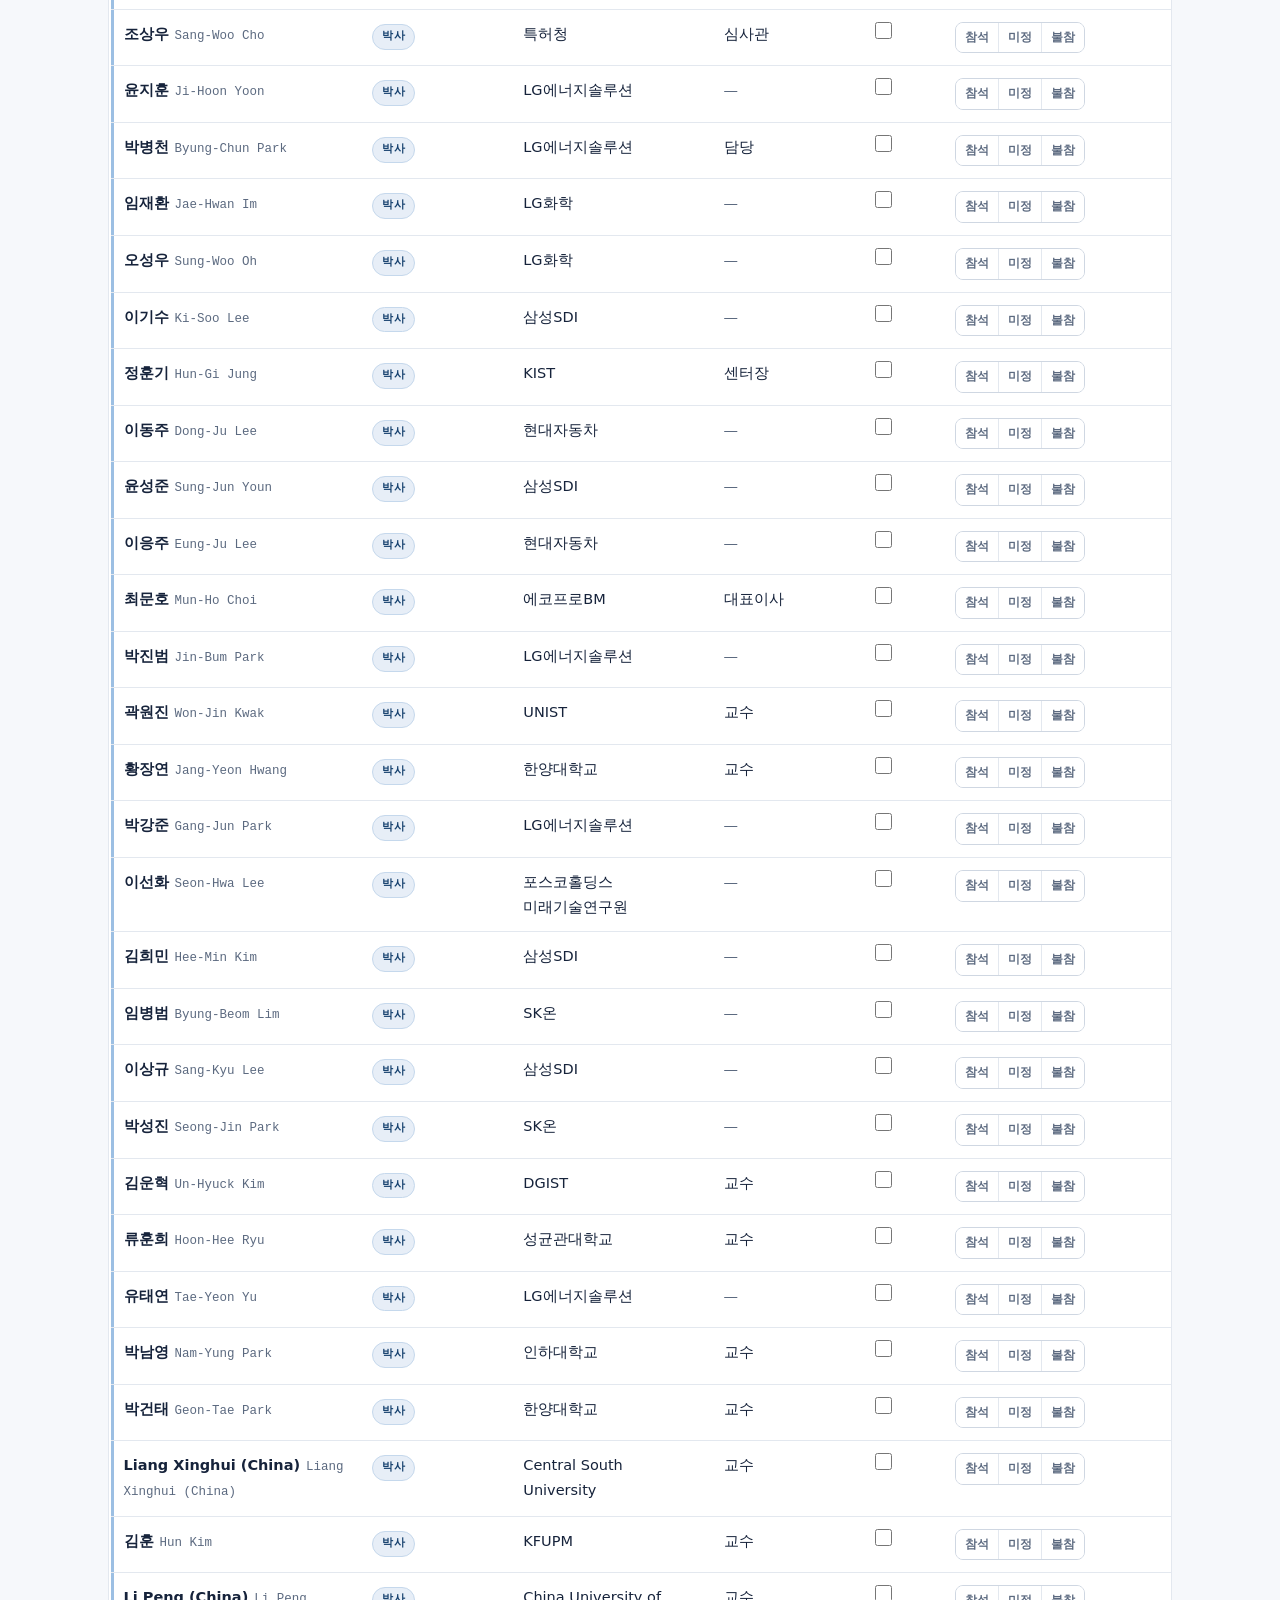
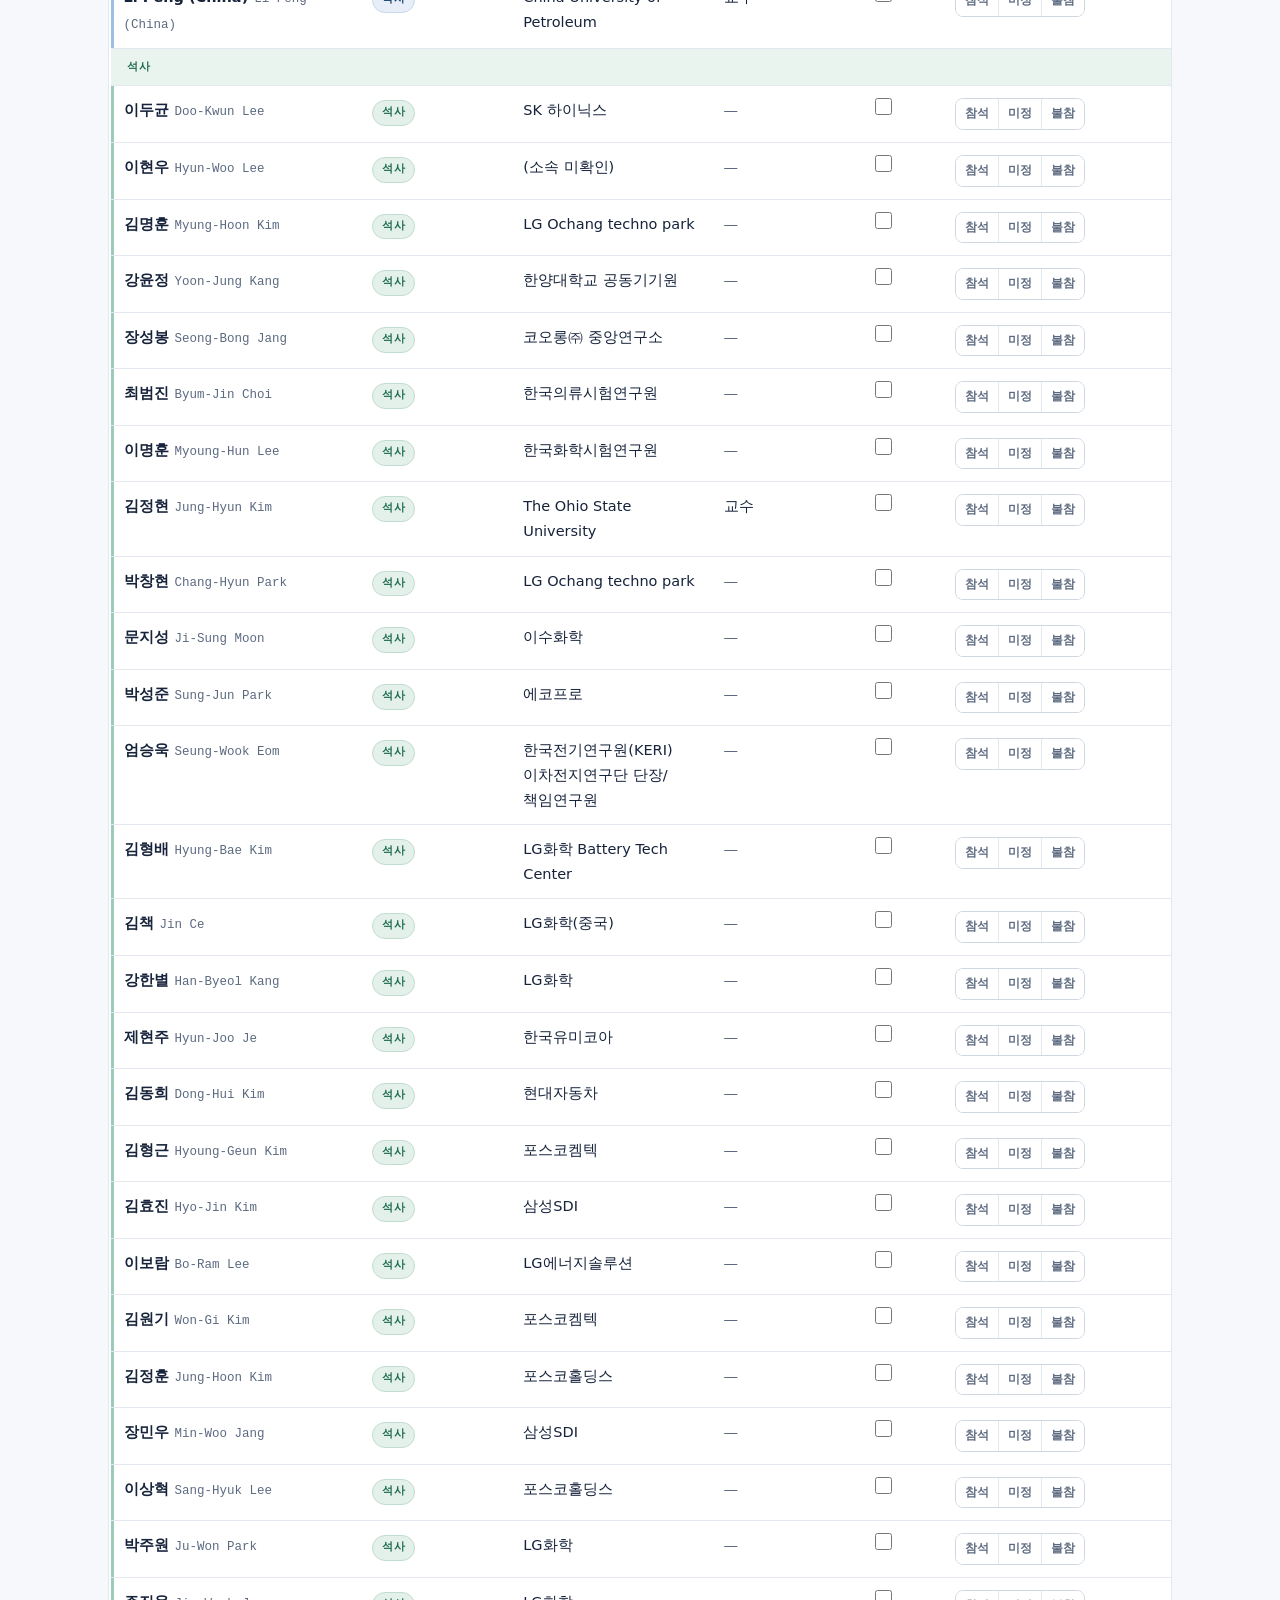
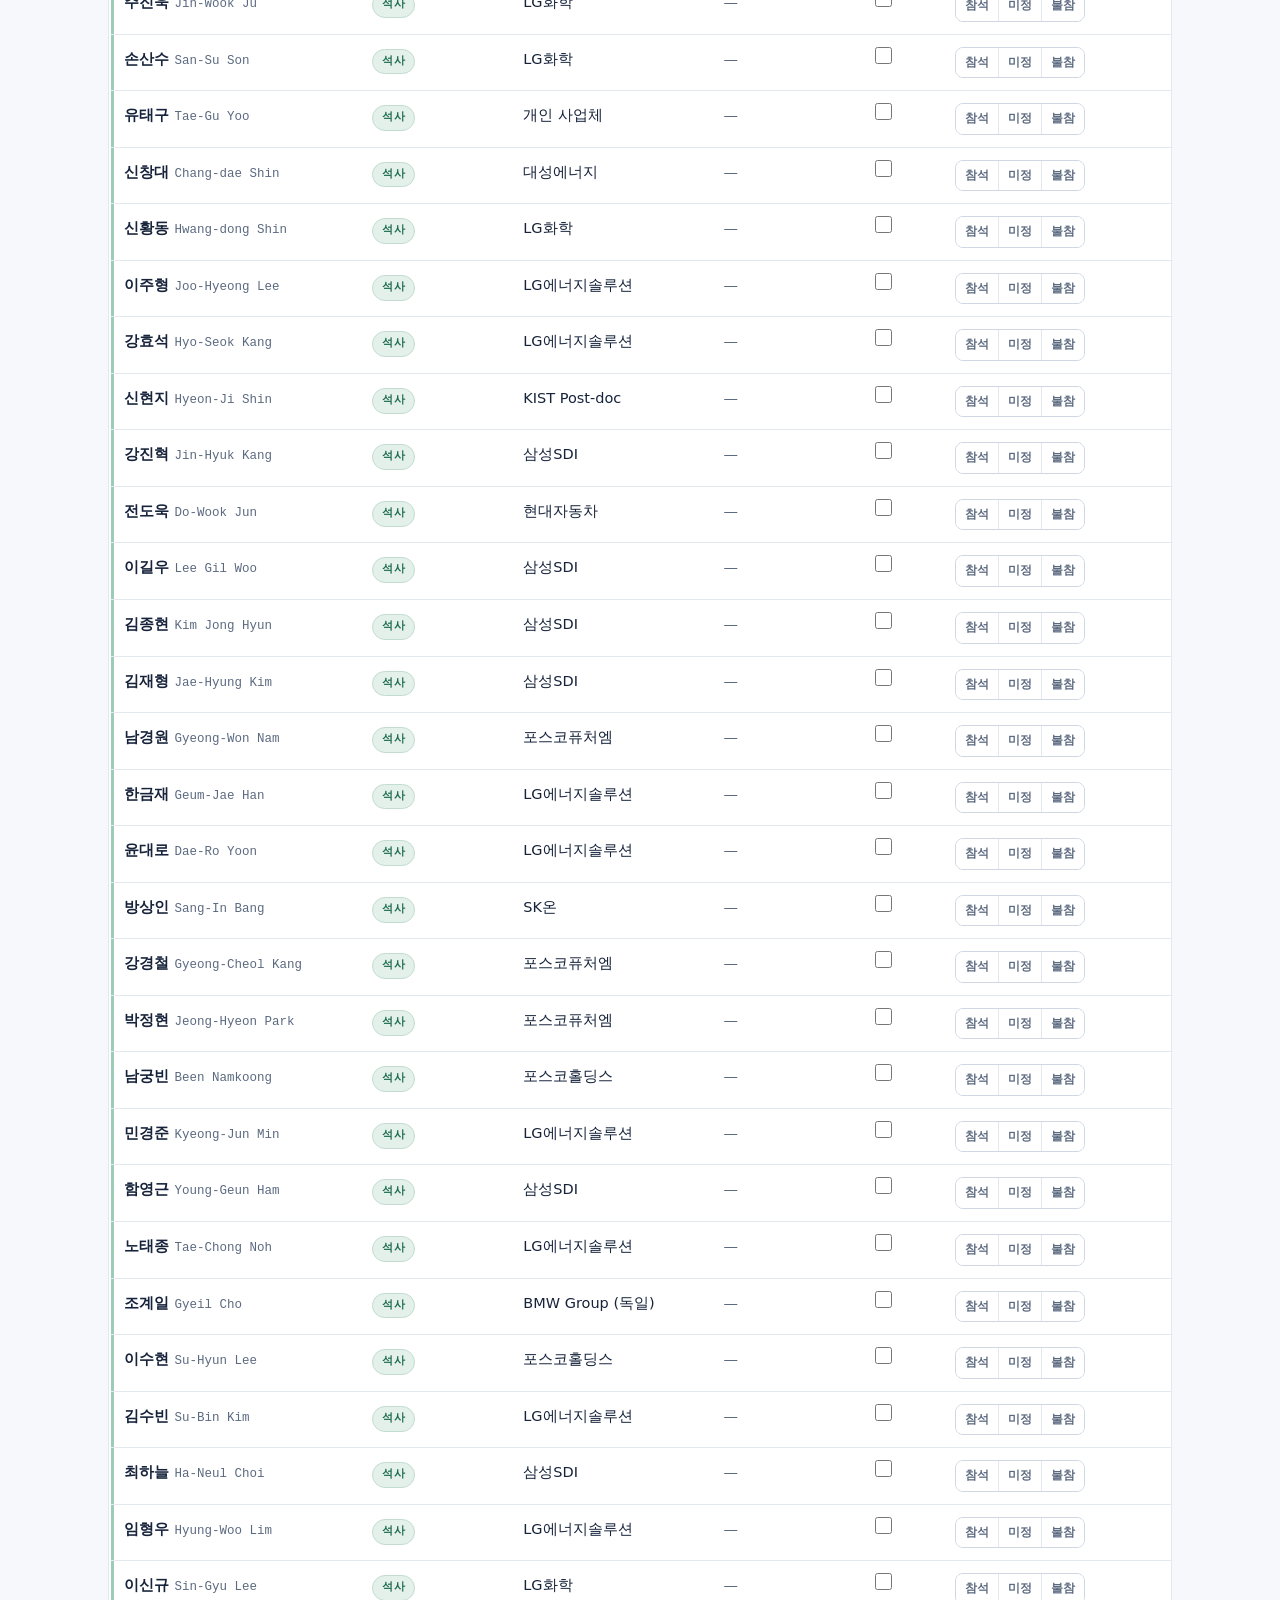
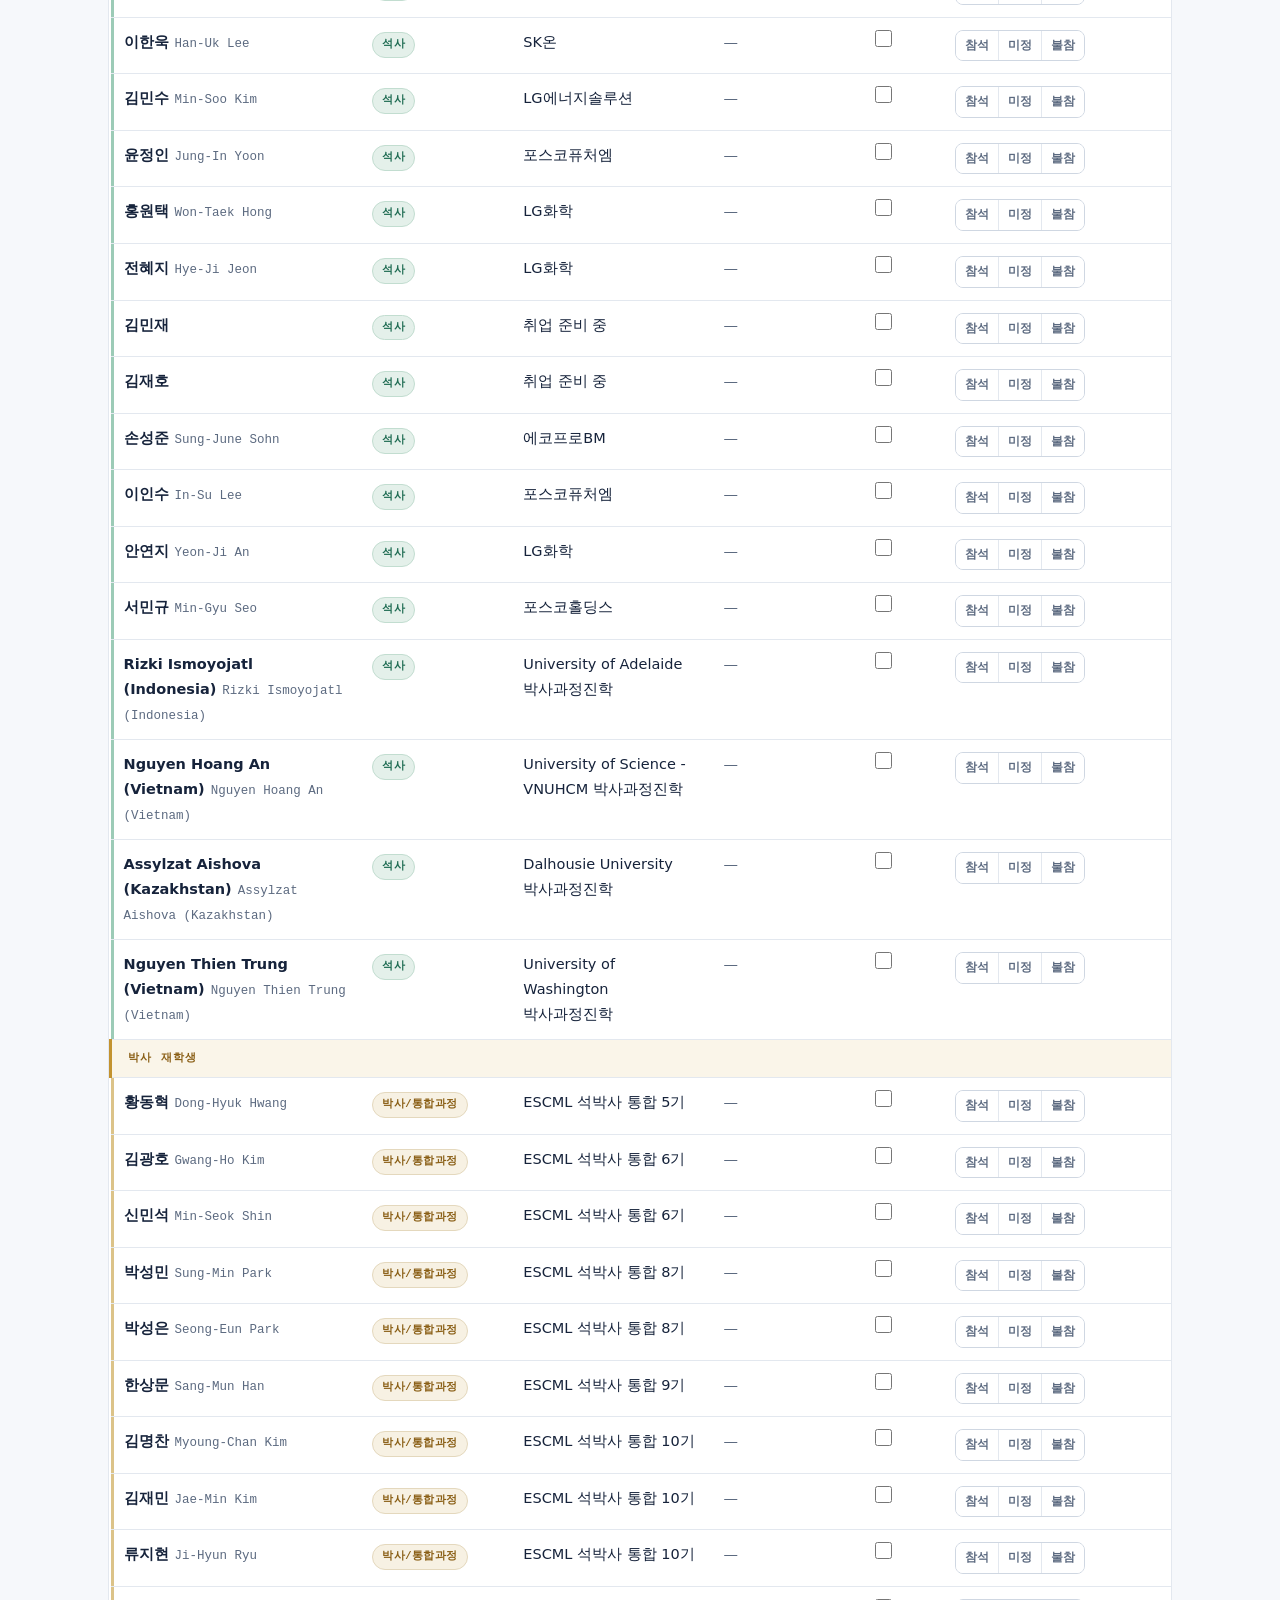
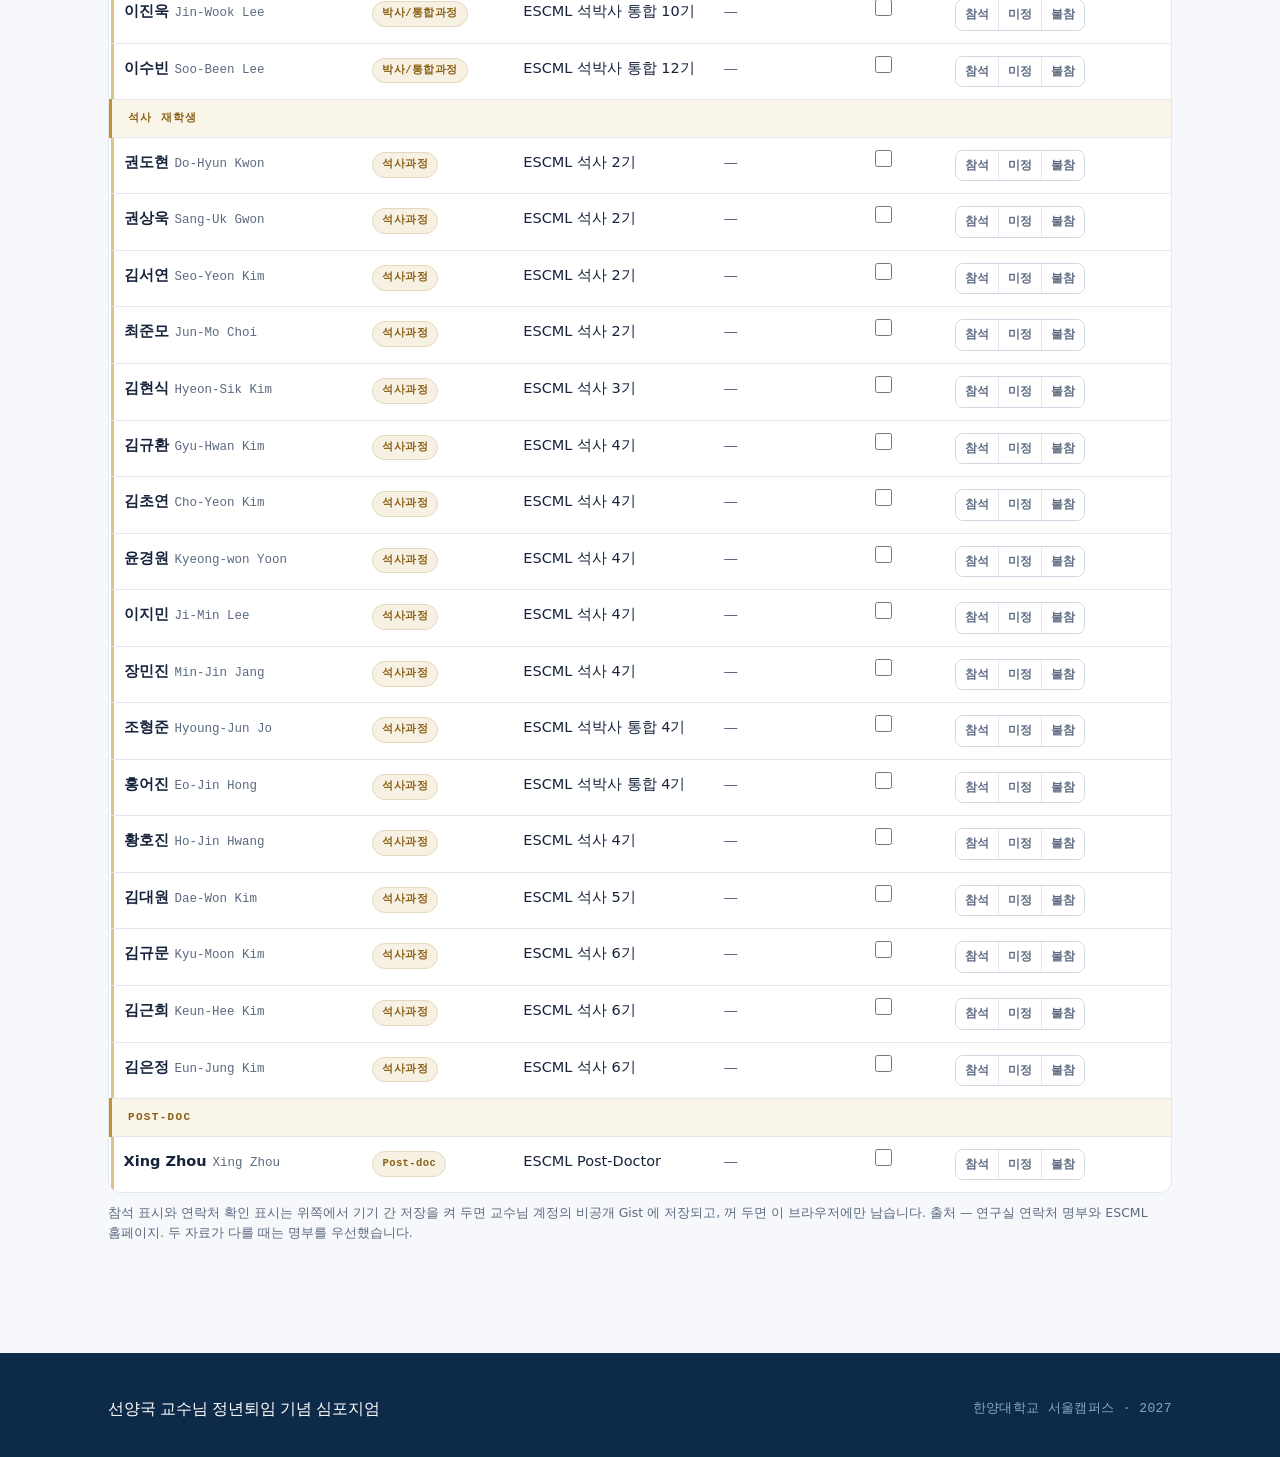
==== commit 3e98eb3e: "Keep roster marks in a private gist so they follow the device Attendance, contact-verified and calen" ====
--- a/alumni.html
+++ b/alumni.html
@@ -26,6 +26,8 @@
 
   <div class="ckbar" id="ckbar"></div>
 
+  <div class="sync" id="sync"></div>
+
   <div class="ask reveal">
     바뀐 <b>소속 · 직책 · 연락처</b>나 빠진 분이 있으면 알려 주십시오. 바로 고치겠습니다.
     &nbsp;—&nbsp; <a href="mailto:gtpark1@hanyang.ac.kr?subject=%EB%8F%99%EB%AC%B8%20%EB%AA%85%EB%8B%A8%20%EC%A0%95%EC%A0%95">gtpark1@hanyang.ac.kr</a> (한양대학교 박건태 교수)
@@ -70,7 +72,7 @@
       <tbody id="rows"></tbody>
     </table>
   </div>
-  <p class="srcnote reveal">참석 표시와 연락처 확인 표시는 이 브라우저에만 저장됩니다. 다른 기기에서 보려면 「회신 결과 내려받기」로 파일을 받아 두십시오.
+  <p class="srcnote reveal">참석 표시와 연락처 확인 표시는 위쪽에서 기기 간 저장을 켜 두면 교수님 계정의 비공개 Gist 에 저장되고, 꺼 두면 이 브라우저에만 남습니다.
     출처 — 연구실 연락처 명부와 ESCML 홈페이지. 두 자료가 다를 때는 명부를 우선했습니다.</p>
 
 </div></section>
@@ -79,6 +81,7 @@
 <div id="site-footer"></div>
 <script defer src="data.js?v=9"></script>
 <script defer src="app.js?v=9"></script>
+<script defer src="sync.js?v=9"></script>
 <script>
 window.addEventListener('DOMContentLoaded', function () {
   // 주의 — 화면을 가리는 장치일 뿐 실제 보안이 아닙니다.
@@ -97,11 +100,17 @@
 
   var S = {};
   try { S = JSON.parse(localStorage.getItem(KEY) || '{}'); } catch (_) { S = {}; }
-  function save() { try { localStorage.setItem(KEY, JSON.stringify(S)); } catch (_) {} }
+  function save() {
+    try { localStorage.setItem(KEY, JSON.stringify(S)); } catch (_) {}
+    if (window.SYMSYNC) window.SYMSYNC.push();
+  }
 
   var C = {};
   try { C = JSON.parse(localStorage.getItem(CKEY) || '{}'); } catch (_) { C = {}; }
-  function csave() { try { localStorage.setItem(CKEY, JSON.stringify(C)); } catch (_) {} }
+  function csave() {
+    try { localStorage.setItem(CKEY, JSON.stringify(C)); } catch (_) {}
+    if (window.SYMSYNC) window.SYMSYNC.push();
+  }
 
   function summary() {
     var c = { y: 0, m: 0, n: 0 };
@@ -243,6 +252,17 @@
   });
 
   summary(); ckbar(); rows();
+
+  if (window.SYMSYNC) {
+    window.SYMSYNC.bind(function () {           // 원격 기록을 받아 왔을 때 화면을 다시 그린다
+      try { S = JSON.parse(localStorage.getItem(KEY) || '{}'); } catch (_) { S = {}; }
+      try { C = JSON.parse(localStorage.getItem(CKEY) || '{}'); } catch (_) { C = {}; }
+      summary(); ckbar(); rows();
+    });
+    window.SYMSYNC.mount('sync');
+    window.SYMSYNC.start();
+  }
+
   try { if (sessionStorage.getItem('sym_ct') === '1') unlock(); } catch (_) {}
 });
 </script>
--- a/styles.css
+++ b/styles.css
@@ -244,6 +244,31 @@
 @media (prefers-color-scheme:dark){:root:not([data-theme="light"]) .ckbar .n b{color:var(--sym)}}
 table.t tr.ckd td.ckcell{background:var(--sym-soft)}
 
+/* ---------- 기기 간 저장 ---------- */
+.sync{display:flex;align-items:center;gap:13px;flex-wrap:wrap;border:1px solid var(--line);
+  border-radius:12px;background:var(--paper);padding:12px 18px;margin:0 0 24px;
+  font-size:14px;color:var(--ink-soft);line-height:1.6}
+.sync .dot{width:8px;height:8px;border-radius:50%;flex:0 0 auto;background:var(--line-strong)}
+.sync.s-ok .dot{background:#2c6549}
+.sync.s-loading .dot,.sync.s-saving .dot{background:#9a6b1c}
+.sync.s-err .dot{background:#a6453a}
+.sync .m{flex:1 1 240px;min-width:0}
+.sync .btn{flex:0 0 auto}
+.sync.s-setup{display:block;border-color:var(--sym-line);background:var(--sym-soft)}
+.sync .h{font-family:var(--serif);font-size:16.5px;color:var(--ink);font-weight:600;margin-bottom:7px}
+.sync .d{margin:0 0 13px;font-size:13.5px;color:var(--ink-soft);line-height:1.7}
+.sync .d b{color:var(--ink);font-weight:600}
+.sync .d a{color:var(--sym-deep);font-weight:600}
+:root[data-theme="dark"] .sync .d a{color:var(--sym)}
+@media (prefers-color-scheme:dark){:root:not([data-theme="light"]) .sync .d a{color:var(--sym)}}
+.sync form{display:flex;gap:9px;flex-wrap:wrap}
+.sync input{font-family:var(--mono);font-size:13.5px;padding:9px 13px;border:1px solid var(--line-strong);
+  border-radius:9px;background:var(--paper);color:var(--ink);flex:1 1 280px;min-width:0}
+.sync .e{margin-top:9px;font-size:13px;color:#a6453a;min-height:1px}
+:root[data-theme="dark"] .sync .e{color:#e79287}
+@media (prefers-color-scheme:dark){:root:not([data-theme="light"]) .sync .e{color:#e79287}}
+@media (max-width:620px){.sync .btn{width:100%}}
+
 /* ---------- 과정 구분 (박사 / 석사 / 재학생) ---------- */
 .rk{display:inline-block;font-family:var(--mono);font-size:10.5px;letter-spacing:.04em;font-weight:700;
   padding:3px 9px;border-radius:999px;white-space:nowrap;border:1px solid transparent}
